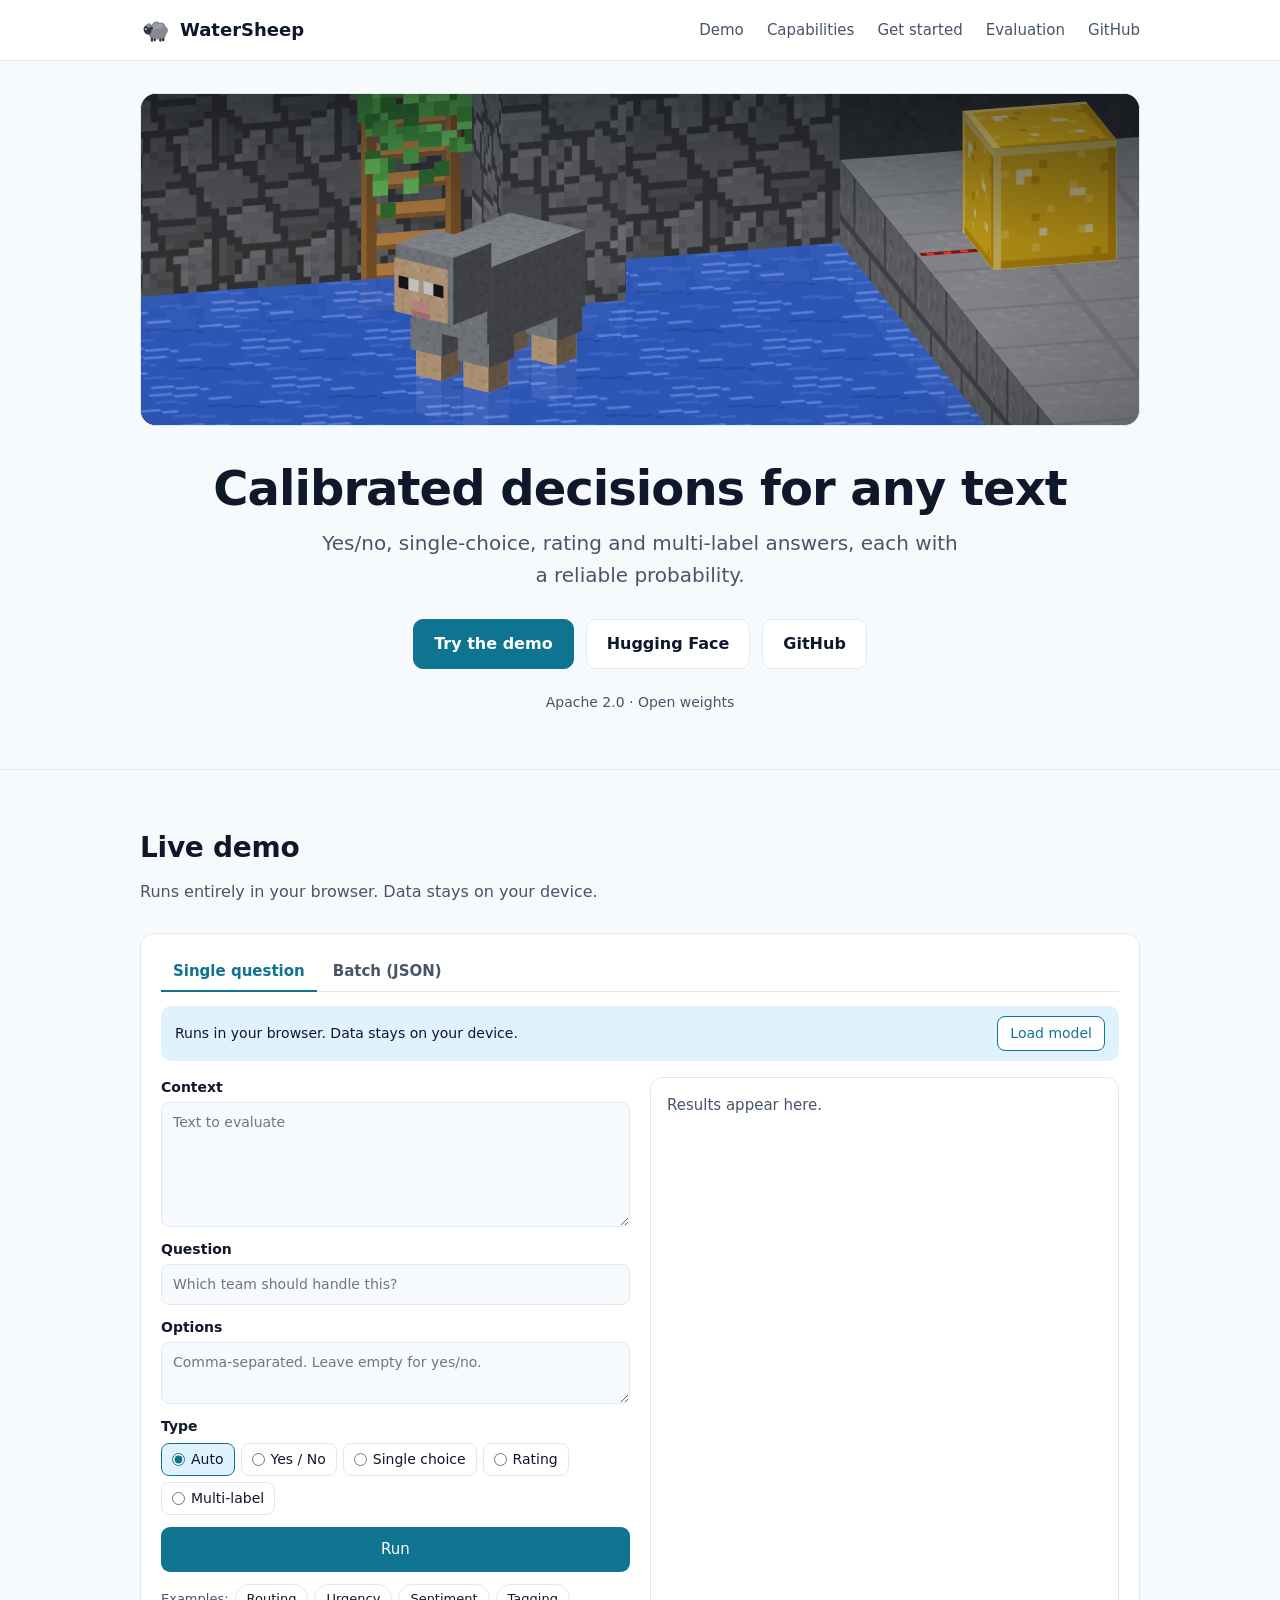
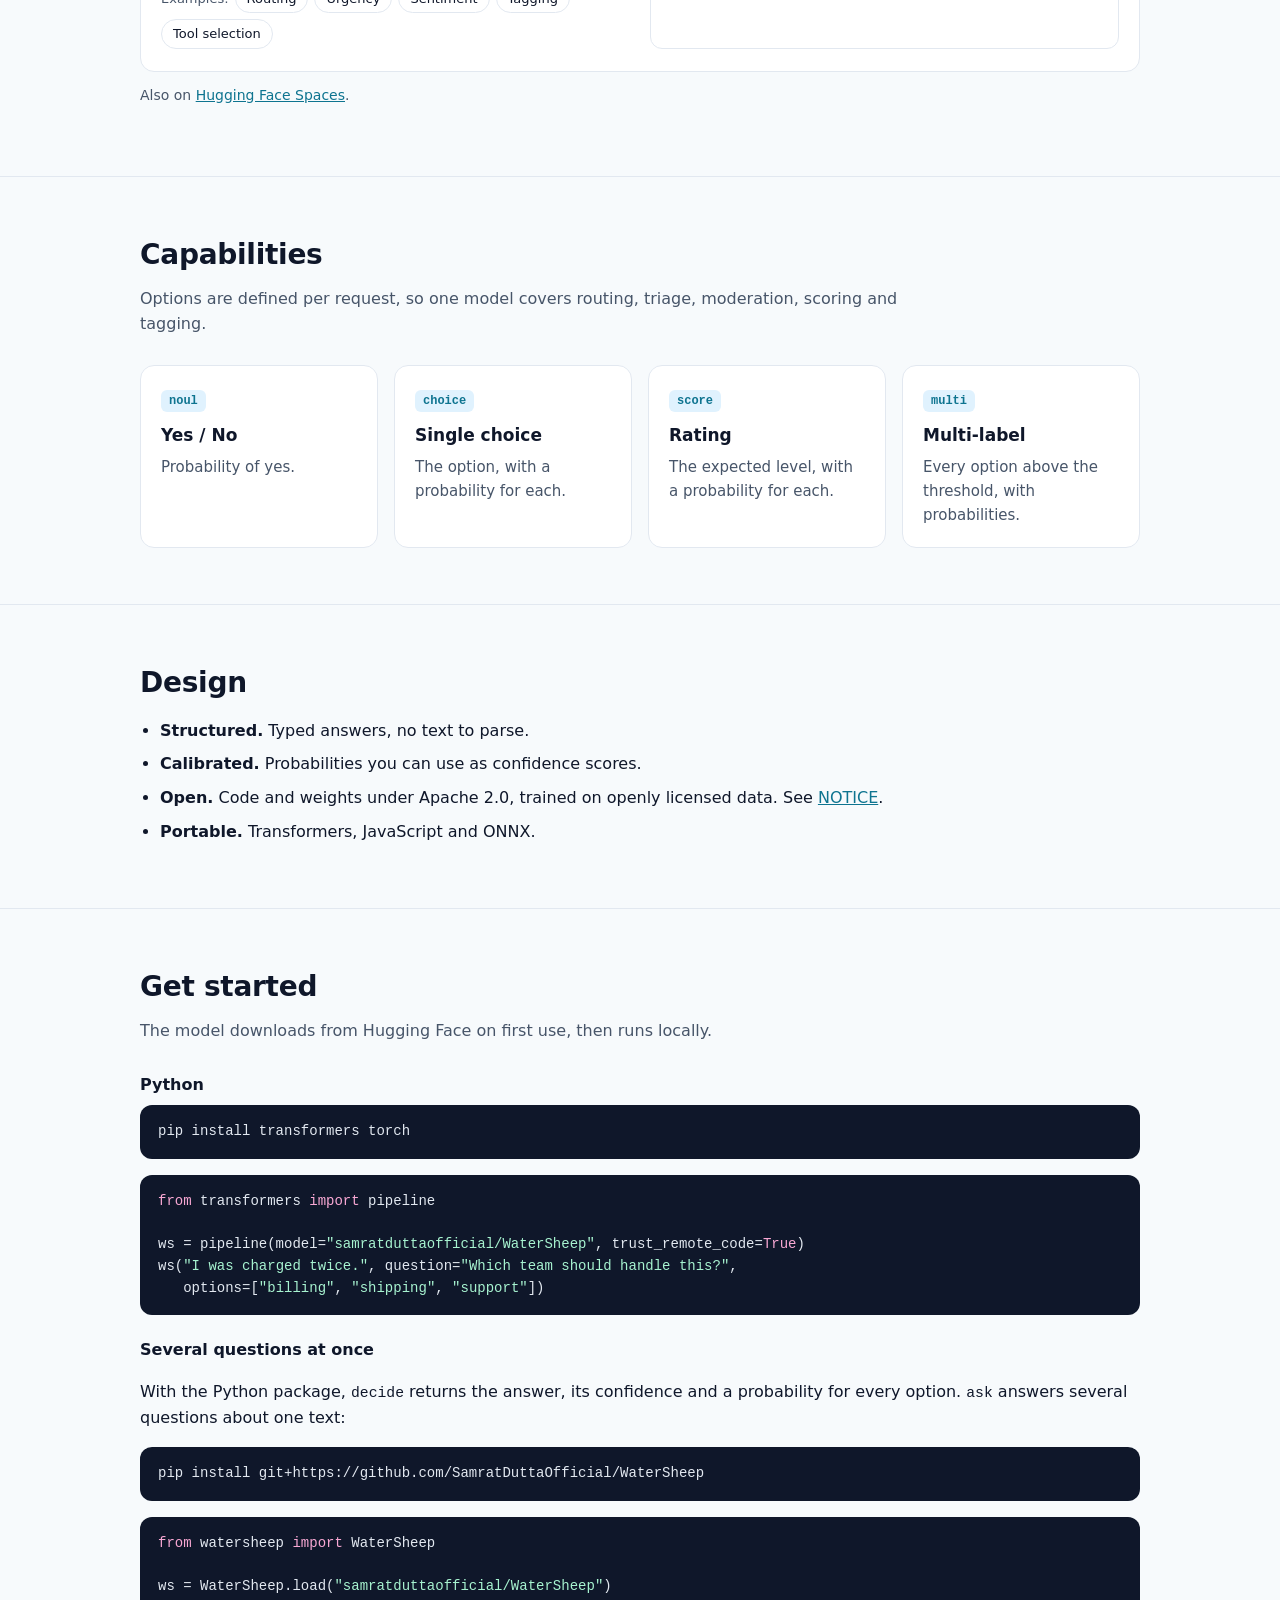
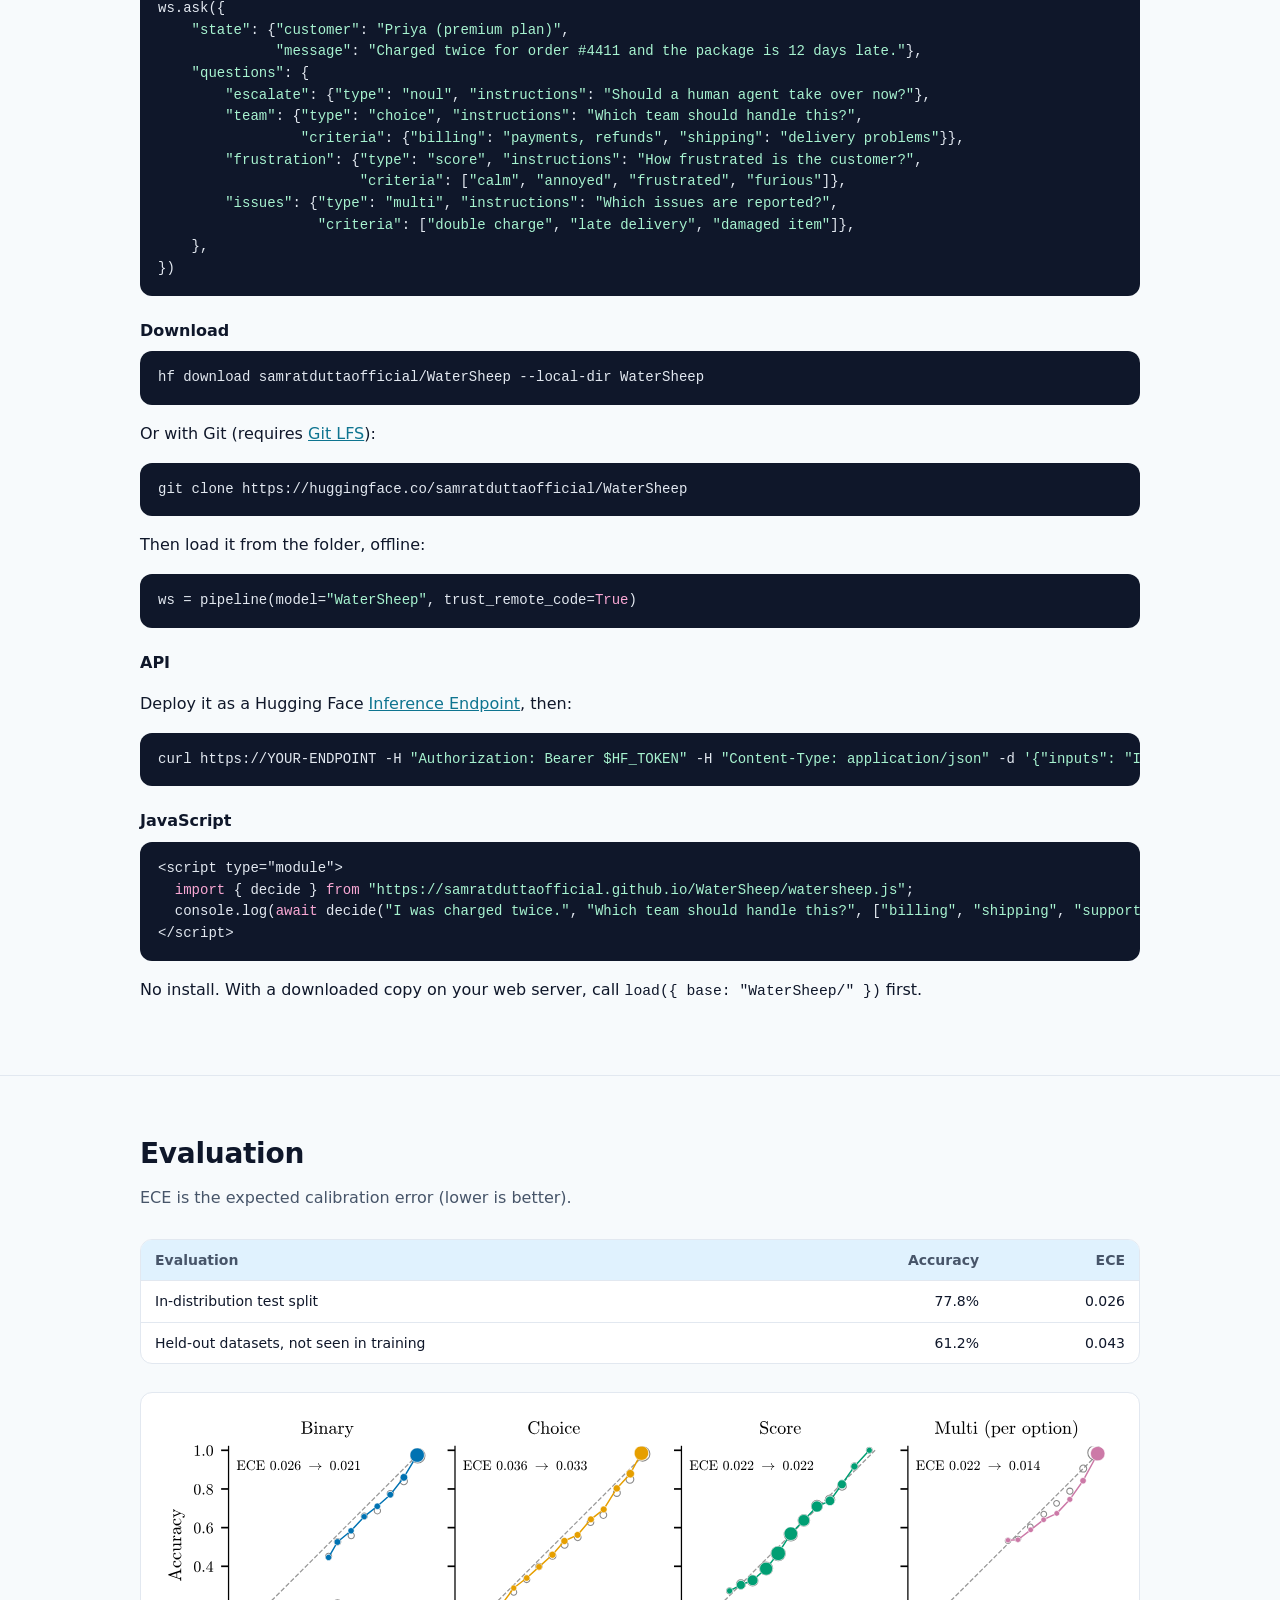
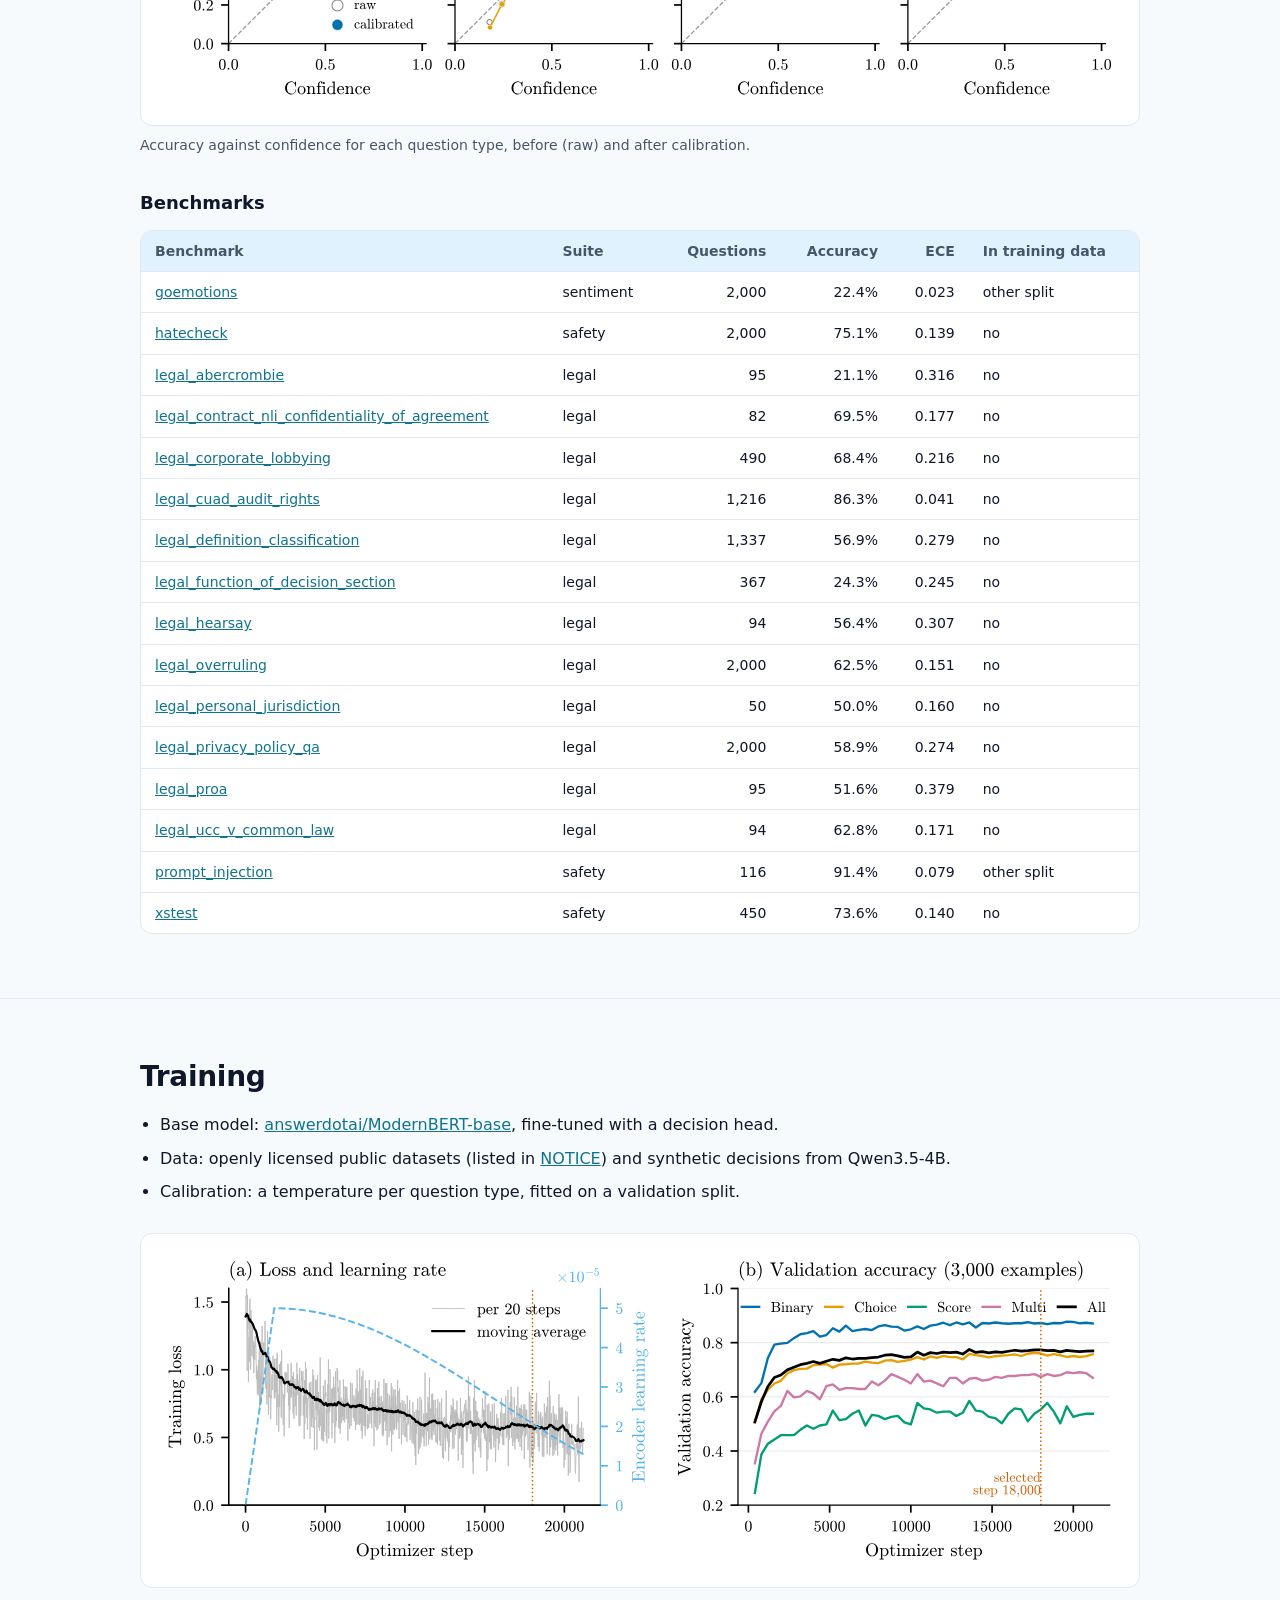
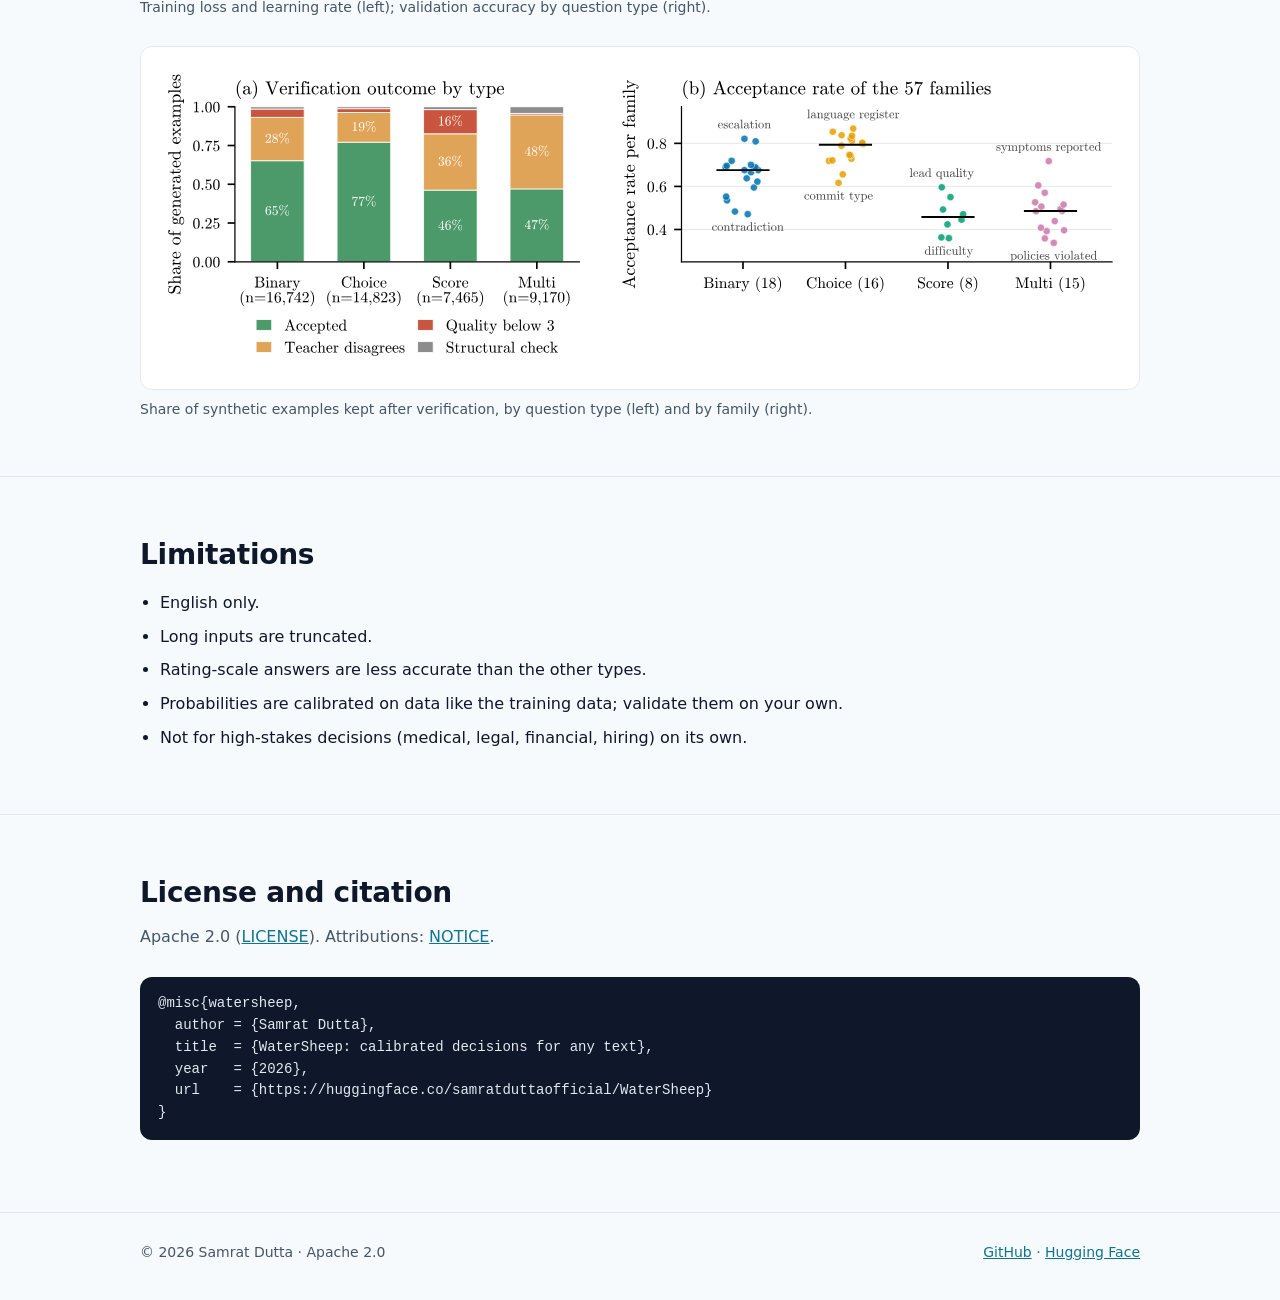
==== index.html @ b01fe70b "Add result figures" ====
<!doctype html>
<html lang="en">
<head>
<meta charset="utf-8">
<meta name="viewport" content="width=device-width, initial-scale=1">
<title>WaterSheep</title>
<meta name="description" content="Calibrated decisions for yes/no, choice, rating and multi-label questions. Open source under Apache 2.0.">
<meta property="og:title" content="WaterSheep">
<meta property="og:description" content="Calibrated decisions for yes/no, choice, rating and multi-label questions.">
<meta property="og:type" content="website">
<meta name="theme-color" content="#0e7490">
<link rel="icon" href="logo.svg" type="image/svg+xml">
<style>
  :root {
    --bg: #f7fafc; --surface: #ffffff; --text: #0f172a; --muted: #475569; --line: #e2e8f0;
    --accent: #0e7490; --accent-2: #0891b2; --accent-soft: #e0f2fe; --code-bg: #0f172a; --code-text: #e2e8f0;
  }
  @media (prefers-color-scheme: dark) {
    :root {
      --bg: #0b1220; --surface: #111a2e; --text: #e5edf7; --muted: #9fb0c6; --line: #1f2a44;
      --accent: #22d3ee; --accent-2: #67e8f9; --accent-soft: #0c2a3a; --code-bg: #0a0f1c; --code-text: #d7e3f4;
    }
  }
  * { box-sizing: border-box; }
  html { scroll-behavior: smooth; }
  body {
    margin: 0; background: var(--bg); color: var(--text);
    font: 16px/1.6 system-ui, -apple-system, "Segoe UI", Roboto, "Helvetica Neue", Arial, sans-serif;
  }
  a { color: var(--accent); }
  a:focus-visible, .btn:focus-visible { outline: 3px solid var(--accent-2); outline-offset: 2px; }
  .wrap { max-width: 1040px; margin: 0 auto; padding: 0 20px; }
  header.top { border-bottom: 1px solid var(--line); background: var(--surface); }
  header.top .wrap { display: flex; align-items: center; justify-content: space-between; height: 60px; }
  .brand { display: flex; align-items: center; gap: 10px; font-weight: 700; font-size: 18px; color: var(--text); text-decoration: none; }
  nav a { margin-left: 18px; color: var(--muted); text-decoration: none; font-size: 15px; }
  nav a:hover { color: var(--accent); }

  .hero { padding: 32px 20px 56px; text-align: center; }
  .banner {
    display: block; width: 100%; height: auto; aspect-ratio: 3 / 1; object-fit: cover; object-position: 35% 50%;
    border-radius: 16px; border: 1px solid var(--line); margin: 0 0 36px; background: #2b3a55;
  }
  .hero h1 { font-size: clamp(32px, 5.5vw, 48px); line-height: 1.1; margin: 0 0 12px; letter-spacing: -0.02em; }
  .hero p.lead { font-size: clamp(17px, 2.4vw, 20px); color: var(--muted); max-width: 640px; margin: 0 auto 28px; }
  .buttons { display: flex; gap: 12px; justify-content: center; flex-wrap: wrap; }
  .btn {
    display: inline-block; padding: 11px 20px; border-radius: 10px; font-weight: 600; text-decoration: none;
    border: 1px solid var(--line); color: var(--text); background: var(--surface);
  }
  .btn.primary { background: var(--accent); border-color: var(--accent); color: #fff; }
  @media (prefers-color-scheme: dark) { .btn.primary { color: #06202a; } }
  .btn:hover { filter: brightness(1.06); }
  .tags { margin-top: 22px; color: var(--muted); font-size: 14px; }

  section { padding: 56px 0; border-top: 1px solid var(--line); }
  section h2 { font-size: 28px; margin: 0 0 8px; letter-spacing: -0.01em; }
  section p.sub { color: var(--muted); margin: 0 0 28px; max-width: 760px; }

  .grid { display: grid; gap: 16px; grid-template-columns: repeat(auto-fit, minmax(220px, 1fr)); }
  .card { background: var(--surface); border: 1px solid var(--line); border-radius: 14px; padding: 20px; }
  .card h3 { margin: 0 0 6px; font-size: 17px; }
  .card .kind { display: inline-block; font: 600 12px/1 ui-monospace, SFMono-Regular, Menlo, Consolas, monospace;
                color: var(--accent); background: var(--accent-soft); padding: 5px 8px; border-radius: 6px; margin-bottom: 10px; }
  .card p { margin: 0; color: var(--muted); font-size: 15px; }

  .demo-card { background: var(--surface); border: 1px solid var(--line); border-radius: 14px; padding: 18px 20px 22px; }
  .note { color: var(--muted); font-size: 14px; margin-top: 12px; }

  pre {
    background: var(--code-bg); color: var(--code-text); padding: 16px 18px; border-radius: 12px; overflow-x: auto;
    font: 14px/1.55 ui-monospace, SFMono-Regular, Menlo, Consolas, monospace; margin: 0 0 16px;
  }
  code { font-family: ui-monospace, SFMono-Regular, Menlo, Consolas, monospace; font-size: 0.92em; }
  .steps h3 { font-size: 16px; margin: 22px 0 8px; }
  .s { color: #a7f3d0; } .k { color: #f9a8d4; } .c { color: #7dd3fc; }

  .table { overflow-x: auto; border: 1px solid var(--line); border-radius: 12px; background: var(--surface); margin: 0 0 8px; }
  table { width: 100%; border-collapse: collapse; font-size: 14px; }
  th, td { padding: 9px 14px; text-align: left; border-bottom: 1px solid var(--line); white-space: nowrap; }
  th { color: var(--muted); font-weight: 600; background: var(--accent-soft); }
  tbody tr:last-child td { border-bottom: 0; }
  td:first-child { white-space: normal; }
  .num { text-align: right; font-variant-numeric: tabular-nums; }
  section h3.minor { font-size: 18px; margin: 32px 0 12px; }
  ul.points { padding-left: 20px; margin: 12px 0 0; }
  ul.points li { margin: 8px 0; }
  .fig { margin: 28px 0 0; }
  .fig img { display: block; box-sizing: border-box; width: 100%; height: auto; background: #fff; border: 1px solid var(--line); border-radius: 12px; padding: 12px; }
  .fig figcaption { color: var(--muted); font-size: 14px; margin-top: 8px; }
  footer { border-top: 1px solid var(--line); padding: 28px 0 40px; color: var(--muted); font-size: 14px; }
  footer .wrap { display: flex; justify-content: space-between; flex-wrap: wrap; gap: 12px; }
  @media (max-width: 640px) {
    nav a:not(.gh) { display: none; }
    .banner { aspect-ratio: 2 / 1; margin-bottom: 28px; }
    .demo-card { padding: 14px 12px 18px; }
  }
</style>
<link rel="stylesheet" href="demo.css">
</head>
<body>
<header class="top">
  <div class="wrap">
    <a class="brand" href="#"><img src="logo.svg" alt="" width="30" height="30">WaterSheep</a>
    <nav>
      <a href="#demo">Demo</a>
      <a href="#capabilities">Capabilities</a>
      <a href="#start">Get started</a>
      <a href="#evaluation">Evaluation</a>
      <a class="gh" href="https://github.com/SamratDuttaOfficial/WaterSheep">GitHub</a>
    </nav>
  </div>
</header>

<main>
  <div class="hero wrap">
    <img class="banner" src="banner.svg" alt="" width="1200" height="400">
    <h1>Calibrated decisions for any text</h1>
    <p class="lead">Yes/no, single-choice, rating and multi-label answers, each with a reliable probability.</p>
    <div class="buttons">
      <a class="btn primary" href="#demo">Try the demo</a>
      <a class="btn" href="https://huggingface.co/samratduttaofficial/WaterSheep">Hugging Face</a>
      <a class="btn" href="https://github.com/SamratDuttaOfficial/WaterSheep">GitHub</a>
    </div>
    <div class="tags">Apache 2.0 · Open weights</div>
  </div>

  <section id="demo">
    <div class="wrap">
      <h2>Live demo</h2>
      <p class="sub">Runs entirely in your browser. Data stays on your device.</p>
      <div class="demo-card"><div id="watersheep-demo"></div></div>
      <p class="note">Also on <a href="https://huggingface.co/spaces/samratduttaofficial/WaterSheep">Hugging Face Spaces</a>.</p>
    </div>
  </section>

  <section id="capabilities">
    <div class="wrap">
      <h2>Capabilities</h2>
      <p class="sub">Options are defined per request, so one model covers routing, triage, moderation, scoring and tagging.</p>
      <div class="grid">
        <div class="card"><span class="kind">noul</span><h3>Yes / No</h3><p>Probability of yes.</p></div>
        <div class="card"><span class="kind">choice</span><h3>Single choice</h3><p>The option, with a probability for each.</p></div>
        <div class="card"><span class="kind">score</span><h3>Rating</h3><p>The expected level, with a probability for each.</p></div>
        <div class="card"><span class="kind">multi</span><h3>Multi-label</h3><p>Every option above the threshold, with probabilities.</p></div>
      </div>
    </div>
  </section>

  <section id="design">
    <div class="wrap">
      <h2>Design</h2>
      <ul class="points">
        <li><strong>Structured.</strong> Typed answers, no text to parse.</li>
        <li><strong>Calibrated.</strong> Probabilities you can use as confidence scores.</li>
        <li><strong>Open.</strong> Code and weights under Apache 2.0, trained on openly licensed data.
          See <a href="https://github.com/SamratDuttaOfficial/WaterSheep/blob/main/NOTICE">NOTICE</a>.</li>
        <li><strong>Portable.</strong> Transformers, JavaScript and ONNX.</li>
      </ul>
    </div>
  </section>

  <section id="start">
    <div class="wrap steps">
      <h2>Get started</h2>
      <p class="sub">The model downloads from Hugging Face on first use, then runs locally.</p>
      <h3>Python</h3>
<pre>pip install transformers torch</pre>
<pre><span class="k">from</span> transformers <span class="k">import</span> pipeline

ws = pipeline(model=<span class="s">"samratduttaofficial/WaterSheep"</span>, trust_remote_code=<span class="k">True</span>)
ws(<span class="s">"I was charged twice."</span>, question=<span class="s">"Which team should handle this?"</span>,
   options=[<span class="s">"billing"</span>, <span class="s">"shipping"</span>, <span class="s">"support"</span>])</pre>
      <h3>Several questions at once</h3>
      <p>With the Python package, <code>decide</code> returns the answer, its confidence and a probability for every option. <code>ask</code> answers several questions about one text:</p>
<pre>pip install git+https://github.com/SamratDuttaOfficial/WaterSheep</pre>
<pre><span class="k">from</span> watersheep <span class="k">import</span> WaterSheep

ws = WaterSheep.load(<span class="s">"samratduttaofficial/WaterSheep"</span>)
ws.ask({
    <span class="s">"state"</span>: {<span class="s">"customer"</span>: <span class="s">"Priya (premium plan)"</span>,
              <span class="s">"message"</span>: <span class="s">"Charged twice for order #4411 and the package is 12 days late."</span>},
    <span class="s">"questions"</span>: {
        <span class="s">"escalate"</span>: {<span class="s">"type"</span>: <span class="s">"noul"</span>, <span class="s">"instructions"</span>: <span class="s">"Should a human agent take over now?"</span>},
        <span class="s">"team"</span>: {<span class="s">"type"</span>: <span class="s">"choice"</span>, <span class="s">"instructions"</span>: <span class="s">"Which team should handle this?"</span>,
                 <span class="s">"criteria"</span>: {<span class="s">"billing"</span>: <span class="s">"payments, refunds"</span>, <span class="s">"shipping"</span>: <span class="s">"delivery problems"</span>}},
        <span class="s">"frustration"</span>: {<span class="s">"type"</span>: <span class="s">"score"</span>, <span class="s">"instructions"</span>: <span class="s">"How frustrated is the customer?"</span>,
                        <span class="s">"criteria"</span>: [<span class="s">"calm"</span>, <span class="s">"annoyed"</span>, <span class="s">"frustrated"</span>, <span class="s">"furious"</span>]},
        <span class="s">"issues"</span>: {<span class="s">"type"</span>: <span class="s">"multi"</span>, <span class="s">"instructions"</span>: <span class="s">"Which issues are reported?"</span>,
                   <span class="s">"criteria"</span>: [<span class="s">"double charge"</span>, <span class="s">"late delivery"</span>, <span class="s">"damaged item"</span>]},
    },
})</pre>
      <h3>Download</h3>
<pre>hf download samratduttaofficial/WaterSheep --local-dir WaterSheep</pre>
      <p>Or with Git (requires <a href="https://git-lfs.com">Git LFS</a>):</p>
<pre>git clone https://huggingface.co/samratduttaofficial/WaterSheep</pre>
      <p>Then load it from the folder, offline:</p>
<pre>ws = pipeline(model=<span class="s">"WaterSheep"</span>, trust_remote_code=<span class="k">True</span>)</pre>
      <h3>API</h3>
      <p>Deploy it as a Hugging Face <a href="https://endpoints.huggingface.co">Inference Endpoint</a>, then:</p>
<pre>curl https://YOUR-ENDPOINT -H <span class="s">"Authorization: Bearer $HF_TOKEN"</span> -H <span class="s">"Content-Type: application/json"</span> -d <span class="s">'{"inputs": "I was charged twice.", "parameters": {"question": "Which team should handle this?", "options": ["billing", "shipping", "support"]}}'</span></pre>
      <h3>JavaScript</h3>
<pre>&lt;script type="module"&gt;
  <span class="k">import</span> { decide } <span class="k">from</span> <span class="s">"https://samratduttaofficial.github.io/WaterSheep/watersheep.js"</span>;
  console.log(<span class="k">await</span> decide(<span class="s">"I was charged twice."</span>, <span class="s">"Which team should handle this?"</span>, [<span class="s">"billing"</span>, <span class="s">"shipping"</span>, <span class="s">"support"</span>]));
&lt;/script&gt;</pre>
      <p>No install. With a downloaded copy on your web server, call <code>load({ base: "WaterSheep/" })</code> first.</p>
    </div>
  </section>

  <section id="evaluation">
    <div class="wrap">
      <h2>Evaluation</h2>
      <p class="sub">ECE is the expected calibration error (lower is better).</p>
      <div class="table"><table><thead><tr><th>Evaluation</th><th class="num">Accuracy</th><th class="num">ECE</th></tr></thead><tbody><tr><td>In-distribution test split</td><td class="num">77.8%</td><td class="num">0.026</td></tr><tr><td>Held-out datasets, not seen in training</td><td class="num">61.2%</td><td class="num">0.043</td></tr></tbody></table></div>
      <figure class="fig">
        <a href="figures/reliability.svg"><img src="figures/reliability.svg" alt="Reliability diagrams: accuracy against confidence for each question type" width="613" height="194" loading="lazy"></a>
        <figcaption>Accuracy against confidence for each question type, before (raw) and after calibration.</figcaption>
      </figure>
      <h3 class="minor">Benchmarks</h3>
      <div class="table"><table><thead><tr><th>Benchmark</th><th>Suite</th><th class="num">Questions</th><th class="num">Accuracy</th><th class="num">ECE</th><th>In training data</th></tr></thead><tbody><tr><td><a href="https://huggingface.co/datasets/google-research-datasets/go_emotions">goemotions</a></td><td>sentiment</td><td class="num">2,000</td><td class="num">22.4%</td><td class="num">0.023</td><td>other split</td></tr><tr><td><a href="https://huggingface.co/datasets/Paul/hatecheck">hatecheck</a></td><td>safety</td><td class="num">2,000</td><td class="num">75.1%</td><td class="num">0.139</td><td>no</td></tr><tr><td><a href="https://huggingface.co/datasets/nguha/legalbench">legal_abercrombie</a></td><td>legal</td><td class="num">95</td><td class="num">21.1%</td><td class="num">0.316</td><td>no</td></tr><tr><td><a href="https://huggingface.co/datasets/nguha/legalbench">legal_contract_nli_confidentiality_of_agreement</a></td><td>legal</td><td class="num">82</td><td class="num">69.5%</td><td class="num">0.177</td><td>no</td></tr><tr><td><a href="https://huggingface.co/datasets/nguha/legalbench">legal_corporate_lobbying</a></td><td>legal</td><td class="num">490</td><td class="num">68.4%</td><td class="num">0.216</td><td>no</td></tr><tr><td><a href="https://huggingface.co/datasets/nguha/legalbench">legal_cuad_audit_rights</a></td><td>legal</td><td class="num">1,216</td><td class="num">86.3%</td><td class="num">0.041</td><td>no</td></tr><tr><td><a href="https://huggingface.co/datasets/nguha/legalbench">legal_definition_classification</a></td><td>legal</td><td class="num">1,337</td><td class="num">56.9%</td><td class="num">0.279</td><td>no</td></tr><tr><td><a href="https://huggingface.co/datasets/nguha/legalbench">legal_function_of_decision_section</a></td><td>legal</td><td class="num">367</td><td class="num">24.3%</td><td class="num">0.245</td><td>no</td></tr><tr><td><a href="https://huggingface.co/datasets/nguha/legalbench">legal_hearsay</a></td><td>legal</td><td class="num">94</td><td class="num">56.4%</td><td class="num">0.307</td><td>no</td></tr><tr><td><a href="https://huggingface.co/datasets/nguha/legalbench">legal_overruling</a></td><td>legal</td><td class="num">2,000</td><td class="num">62.5%</td><td class="num">0.151</td><td>no</td></tr><tr><td><a href="https://huggingface.co/datasets/nguha/legalbench">legal_personal_jurisdiction</a></td><td>legal</td><td class="num">50</td><td class="num">50.0%</td><td class="num">0.160</td><td>no</td></tr><tr><td><a href="https://huggingface.co/datasets/nguha/legalbench">legal_privacy_policy_qa</a></td><td>legal</td><td class="num">2,000</td><td class="num">58.9%</td><td class="num">0.274</td><td>no</td></tr><tr><td><a href="https://huggingface.co/datasets/nguha/legalbench">legal_proa</a></td><td>legal</td><td class="num">95</td><td class="num">51.6%</td><td class="num">0.379</td><td>no</td></tr><tr><td><a href="https://huggingface.co/datasets/nguha/legalbench">legal_ucc_v_common_law</a></td><td>legal</td><td class="num">94</td><td class="num">62.8%</td><td class="num">0.171</td><td>no</td></tr><tr><td><a href="https://huggingface.co/datasets/deepset/prompt-injections">prompt_injection</a></td><td>safety</td><td class="num">116</td><td class="num">91.4%</td><td class="num">0.079</td><td>other split</td></tr><tr><td><a href="https://huggingface.co/datasets/Paul/XSTest">xstest</a></td><td>safety</td><td class="num">450</td><td class="num">73.6%</td><td class="num">0.140</td><td>no</td></tr></tbody></table></div>
    </div>
  </section>

  <section id="training">
    <div class="wrap">
      <h2>Training</h2>
      <ul class="points"><li>Base model: <a href="https://huggingface.co/answerdotai/ModernBERT-base">answerdotai/ModernBERT-base</a>, fine-tuned with a decision head.</li><li>Data: openly licensed public datasets (listed in <a href="https://github.com/SamratDuttaOfficial/WaterSheep/blob/main/NOTICE">NOTICE</a>) and synthetic decisions from Qwen3.5-4B.</li><li>Calibration: a temperature per question type, fitted on a validation split.</li></ul>
      <figure class="fig">
        <a href="figures/training.svg"><img src="figures/training.svg" alt="Training loss, learning rate and validation accuracy by question type" width="610" height="206" loading="lazy"></a>
        <figcaption>Training loss and learning rate (left); validation accuracy by question type (right).</figcaption>
      </figure>
      <figure class="fig">
        <a href="figures/synth.svg"><img src="figures/synth.svg" alt="Share of synthetic examples kept after verification" width="623" height="203" loading="lazy"></a>
        <figcaption>Share of synthetic examples kept after verification, by question type (left) and by family (right).</figcaption>
      </figure>
    </div>
  </section>

  <section id="limitations">
    <div class="wrap">
      <h2>Limitations</h2>
      <ul class="points"><li>English only.</li><li>Long inputs are truncated.</li><li>Rating-scale answers are less accurate than the other types.</li><li>Probabilities are calibrated on data like the training data; validate them on your own.</li><li>Not for high-stakes decisions (medical, legal, financial, hiring) on its own.</li></ul>
    </div>
  </section>

  <section id="cite">
    <div class="wrap">
      <h2>License and citation</h2>
      <p class="sub">Apache 2.0 (<a href="https://github.com/SamratDuttaOfficial/WaterSheep/blob/main/LICENSE">LICENSE</a>). Attributions: <a href="https://github.com/SamratDuttaOfficial/WaterSheep/blob/main/NOTICE">NOTICE</a>.</p>
<pre>@misc{watersheep,
  author = {Samrat Dutta},
  title  = {WaterSheep: calibrated decisions for any text},
  year   = {2026},
  url    = {https://huggingface.co/samratduttaofficial/WaterSheep}
}</pre>
    </div>
  </section>
</main>

<footer>
  <div class="wrap">
    <span>© 2026 Samrat Dutta · Apache 2.0</span>
    <span><a href="https://github.com/SamratDuttaOfficial/WaterSheep">GitHub</a> ·
      <a href="https://huggingface.co/samratduttaofficial/WaterSheep">Hugging Face</a></span>
  </div>
</footer>
<script type="module" src="demo.js"></script>
</body>
</html>
---- demo.css ----
.ws-demo {
  --ws-surface: var(--surface, #ffffff); --ws-text: var(--text, #0f172a); --ws-muted: var(--muted, #475569);
  --ws-line: var(--line, #e2e8f0); --ws-accent: var(--accent, #0e7490); --ws-soft: var(--accent-soft, #e0f2fe);
  --ws-field: var(--bg, #f7fafc); --ws-error: #b91c1c; --ws-on-accent: #ffffff;
  color: var(--ws-text); font-size: 15px; line-height: 1.5;
}
@media (prefers-color-scheme: dark) {
  .ws-demo {
    --ws-surface: var(--surface, #111a2e); --ws-text: var(--text, #e5edf7); --ws-muted: var(--muted, #9fb0c6);
    --ws-line: var(--line, #1f2a44); --ws-accent: var(--accent, #22d3ee); --ws-soft: var(--accent-soft, #0c2a3a);
    --ws-field: var(--bg, #0b1220); --ws-error: #f87171; --ws-on-accent: #06202a;
  }
}
.ws-demo * { box-sizing: border-box; }
.ws-demo button { font: inherit; cursor: pointer; }
.ws-demo button:focus-visible, .ws-demo textarea:focus-visible, .ws-demo input:focus-visible {
  outline: 3px solid var(--ws-accent); outline-offset: 2px;
}
.ws-tabs { display: flex; gap: 4px; border-bottom: 1px solid var(--ws-line); margin-bottom: 14px; }
.ws-tabs button {
  background: none; border: 0; border-bottom: 2px solid transparent; padding: 8px 12px; color: var(--ws-muted);
  font-weight: 600; margin-bottom: -1px;
}
.ws-tabs button[aria-selected="true"] { color: var(--ws-accent); border-bottom-color: var(--ws-accent); }

.ws-status {
  display: flex; flex-wrap: wrap; align-items: center; gap: 8px 14px; background: var(--ws-soft);
  border-radius: 10px; padding: 10px 14px; margin-bottom: 16px; font-size: 14px;
}
.ws-status-text { flex: 1 1 320px; }
.ws-load {
  border: 1px solid var(--ws-accent); background: var(--ws-surface); color: var(--ws-accent); border-radius: 8px;
  padding: 6px 12px; font-weight: 600;
}
.ws-progress { flex: 1 1 100%; height: 6px; background: var(--ws-surface); border-radius: 99px; overflow: hidden; }
.ws-progress-bar { height: 100%; width: 0; background: var(--ws-accent); transition: width .2s; }

.ws-panel { display: grid; grid-template-columns: minmax(0, 1fr) minmax(0, 1fr); gap: 20px; }
.ws-panel[hidden] { display: none; }
@media (max-width: 760px) { .ws-panel { grid-template-columns: 1fr; } }
.ws-form { display: flex; flex-direction: column; gap: 12px; }
.ws-form > label { display: flex; flex-direction: column; gap: 4px; font-weight: 600; font-size: 14px; }
.ws-demo textarea, .ws-demo input[name="question"] {
  font: inherit; font-weight: 400; color: var(--ws-text); background: var(--ws-field); border: 1px solid var(--ws-line);
  border-radius: 8px; padding: 9px 11px; width: 100%; resize: vertical;
}
.ws-types { border: 0; padding: 0; margin: 0; display: flex; flex-wrap: wrap; gap: 6px; }
.ws-types legend { font-weight: 600; font-size: 14px; margin-bottom: 6px; padding: 0; }
.ws-radio {
  display: inline-flex; align-items: center; gap: 6px; border: 1px solid var(--ws-line); border-radius: 8px;
  padding: 5px 10px; font-size: 14px; cursor: pointer; background: var(--ws-surface);
}
.ws-radio:has(input:checked) { border-color: var(--ws-accent); background: var(--ws-soft); }
.ws-radio input { accent-color: var(--ws-accent); margin: 0; }
.ws-go {
  background: var(--ws-accent); color: var(--ws-on-accent); border: 0; border-radius: 9px; padding: 11px 18px;
  font-weight: 700; font-size: 15px;
}
.ws-go:disabled { opacity: .6; cursor: progress; }
.ws-examples { display: flex; flex-wrap: wrap; gap: 6px; align-items: center; font-size: 13px; color: var(--ws-muted); }
.ws-chip {
  border: 1px solid var(--ws-line); background: var(--ws-surface); color: var(--ws-text); border-radius: 99px;
  padding: 4px 11px; font-size: 13px;
}
.ws-chip:hover { border-color: var(--ws-accent); color: var(--ws-accent); }

.ws-result { border: 1px solid var(--ws-line); border-radius: 12px; padding: 16px; background: var(--ws-surface); min-height: 180px; }
.ws-empty { color: var(--ws-muted); margin: 0; }
.ws-error { color: var(--ws-error); margin: 0; }
.ws-answer { font-size: 17px; margin: 0 0 2px; overflow-wrap: anywhere; }
.ws-meta { color: var(--ws-muted); font-size: 13px; margin: 0 0 14px; }
.ws-bars { display: flex; flex-direction: column; gap: 7px; }
.ws-row { display: grid; grid-template-columns: minmax(0, 38%) 1fr 48px; gap: 10px; align-items: center; font-size: 14px; }
.ws-label { overflow: hidden; text-overflow: ellipsis; white-space: nowrap; }
.ws-on .ws-label { font-weight: 700; }
.ws-track { height: 10px; background: var(--ws-field); border-radius: 99px; overflow: hidden; border: 1px solid var(--ws-line); }
.ws-fill { display: block; height: 100%; background: var(--ws-muted); opacity: .45; border-radius: 99px; }
.ws-on .ws-fill { background: var(--ws-accent); opacity: 1; }
.ws-pct { text-align: right; font-variant-numeric: tabular-nums; color: var(--ws-muted); }
.ws-result details { margin-top: 14px; font-size: 13px; }
.ws-result summary { cursor: pointer; color: var(--ws-muted); }
.ws-demo pre {
  background: var(--ws-field); color: var(--ws-text); border: 1px solid var(--ws-line); border-radius: 8px;
  padding: 10px 12px; overflow: auto; font: 12.5px/1.5 ui-monospace, SFMono-Regular, Menlo, Consolas, monospace;
  max-height: 420px; margin: 8px 0 0; white-space: pre-wrap; overflow-wrap: anywhere;
}
.ws-response pre { margin: 0; max-height: 440px; }
.ws-hint { color: var(--ws-muted); margin: 0; font-size: 14px; }
.ws-demo .ws-request { font: 12.5px/1.5 ui-monospace, SFMono-Regular, Menlo, Consolas, monospace; }
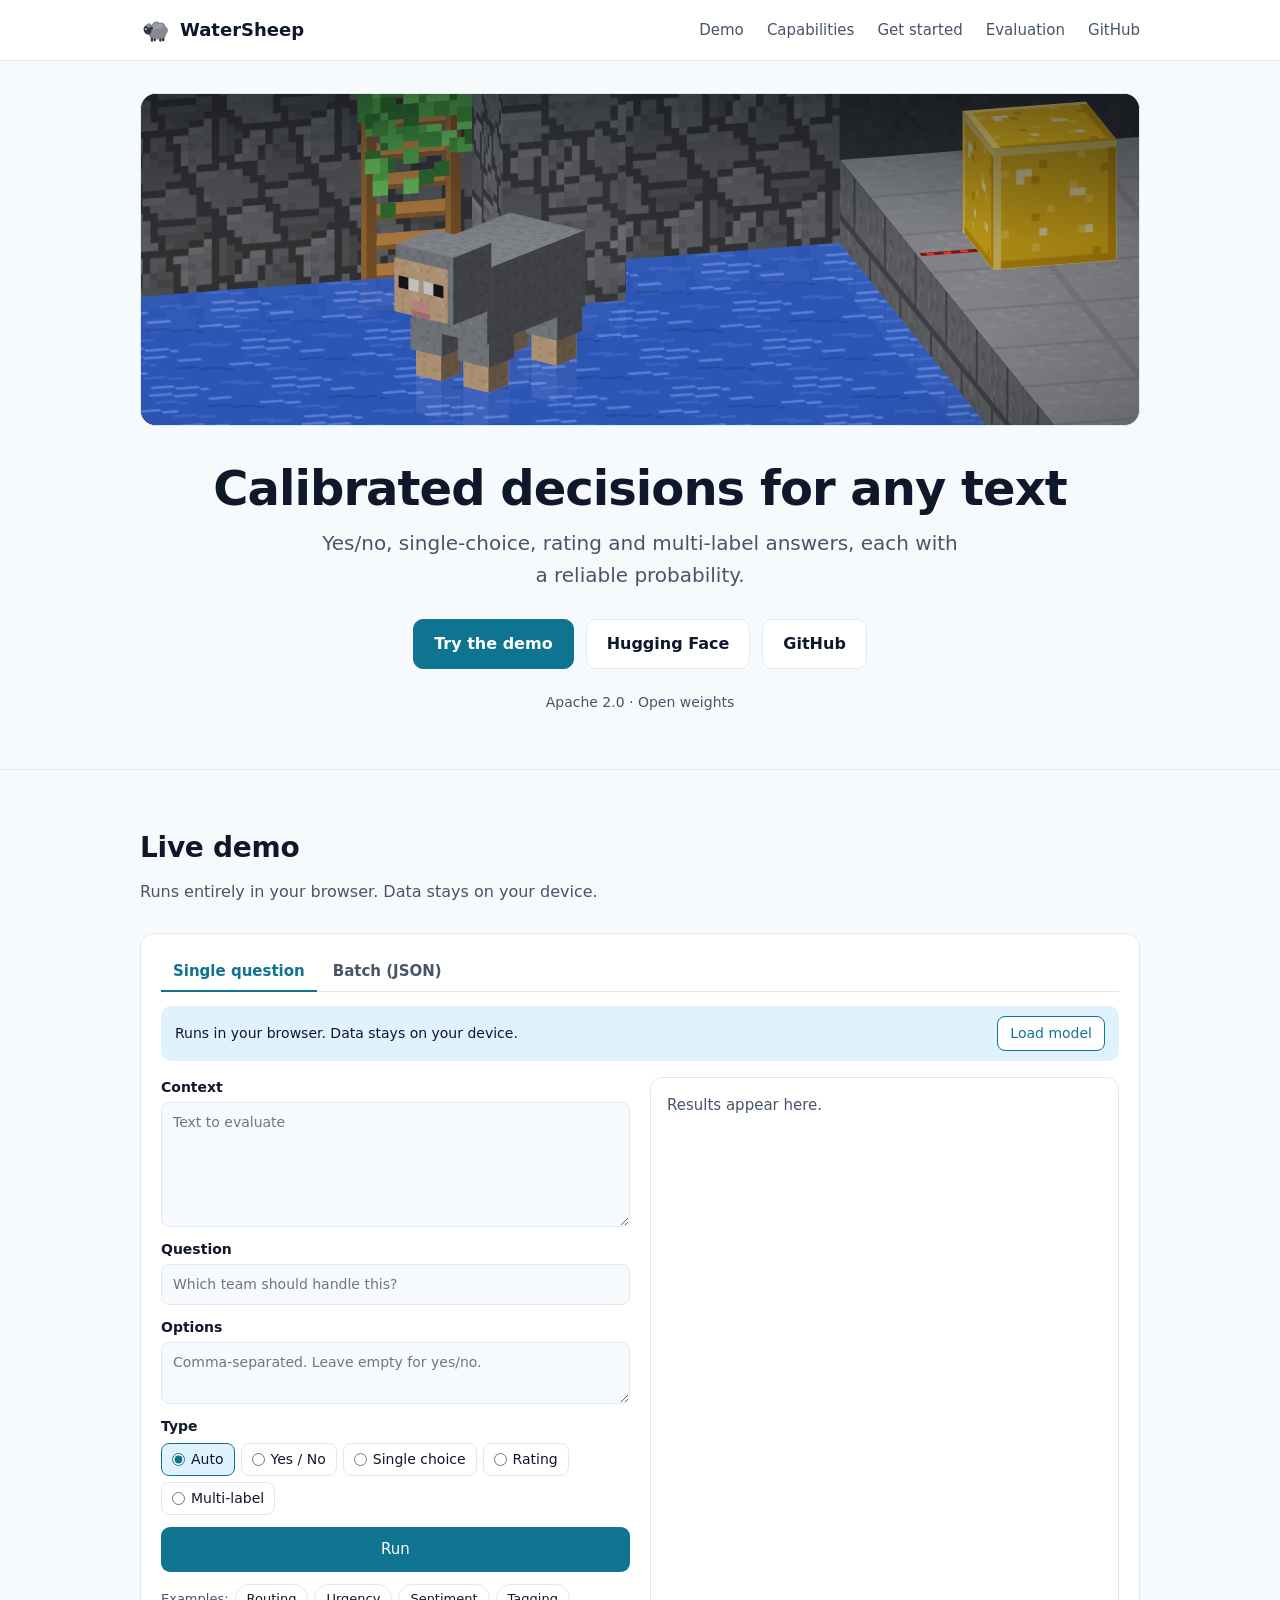
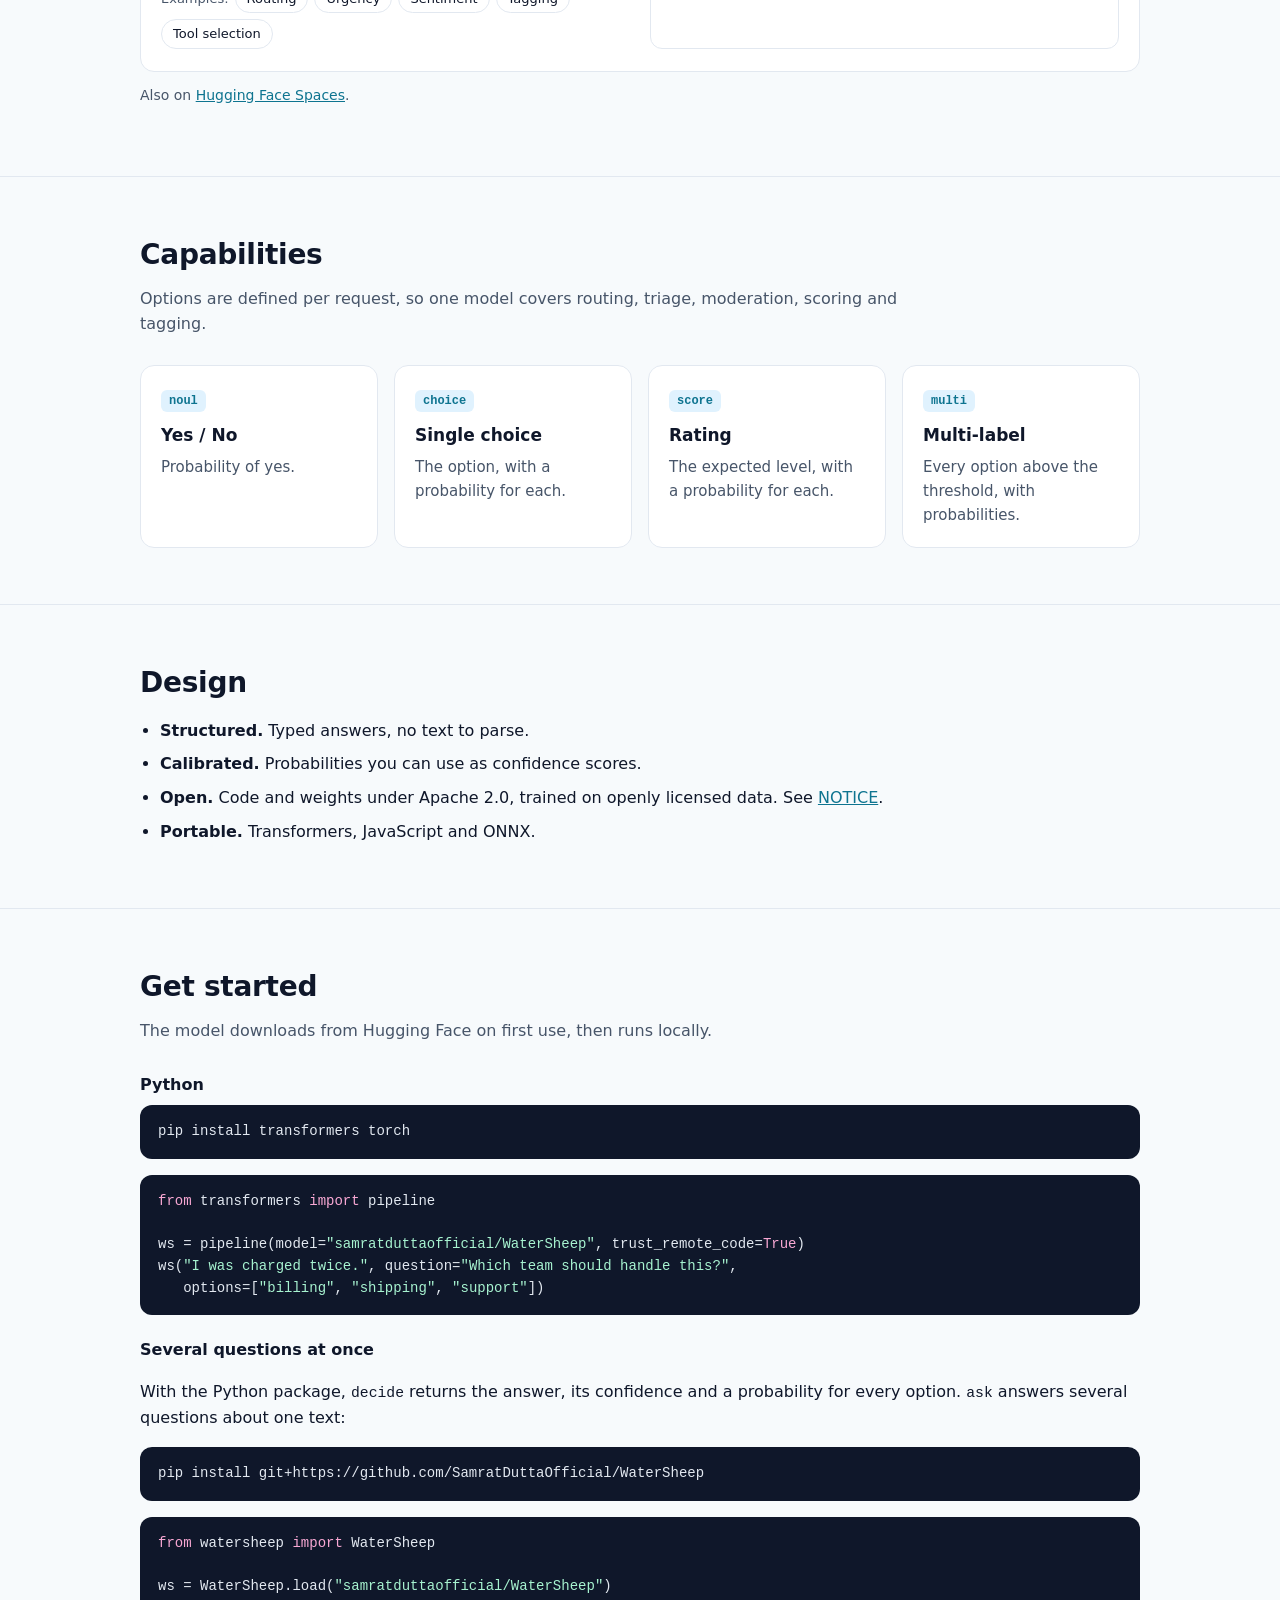
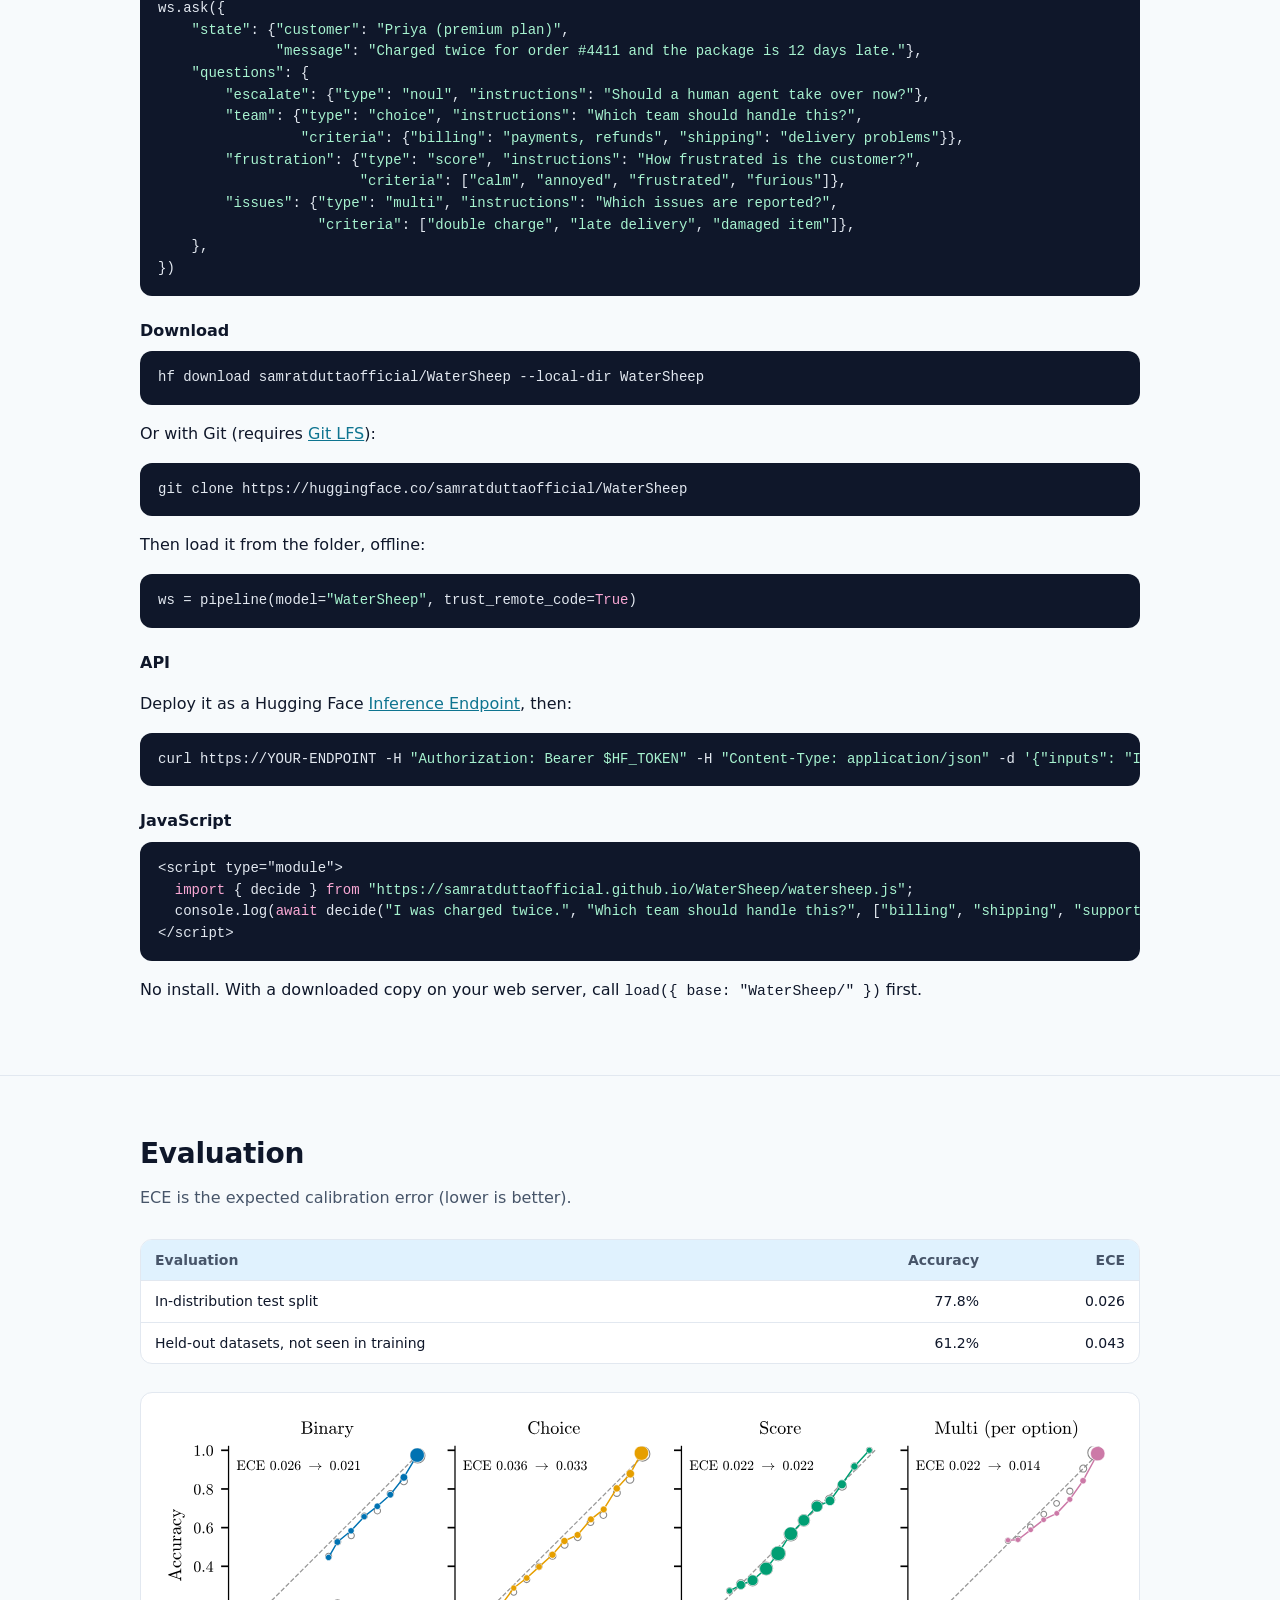
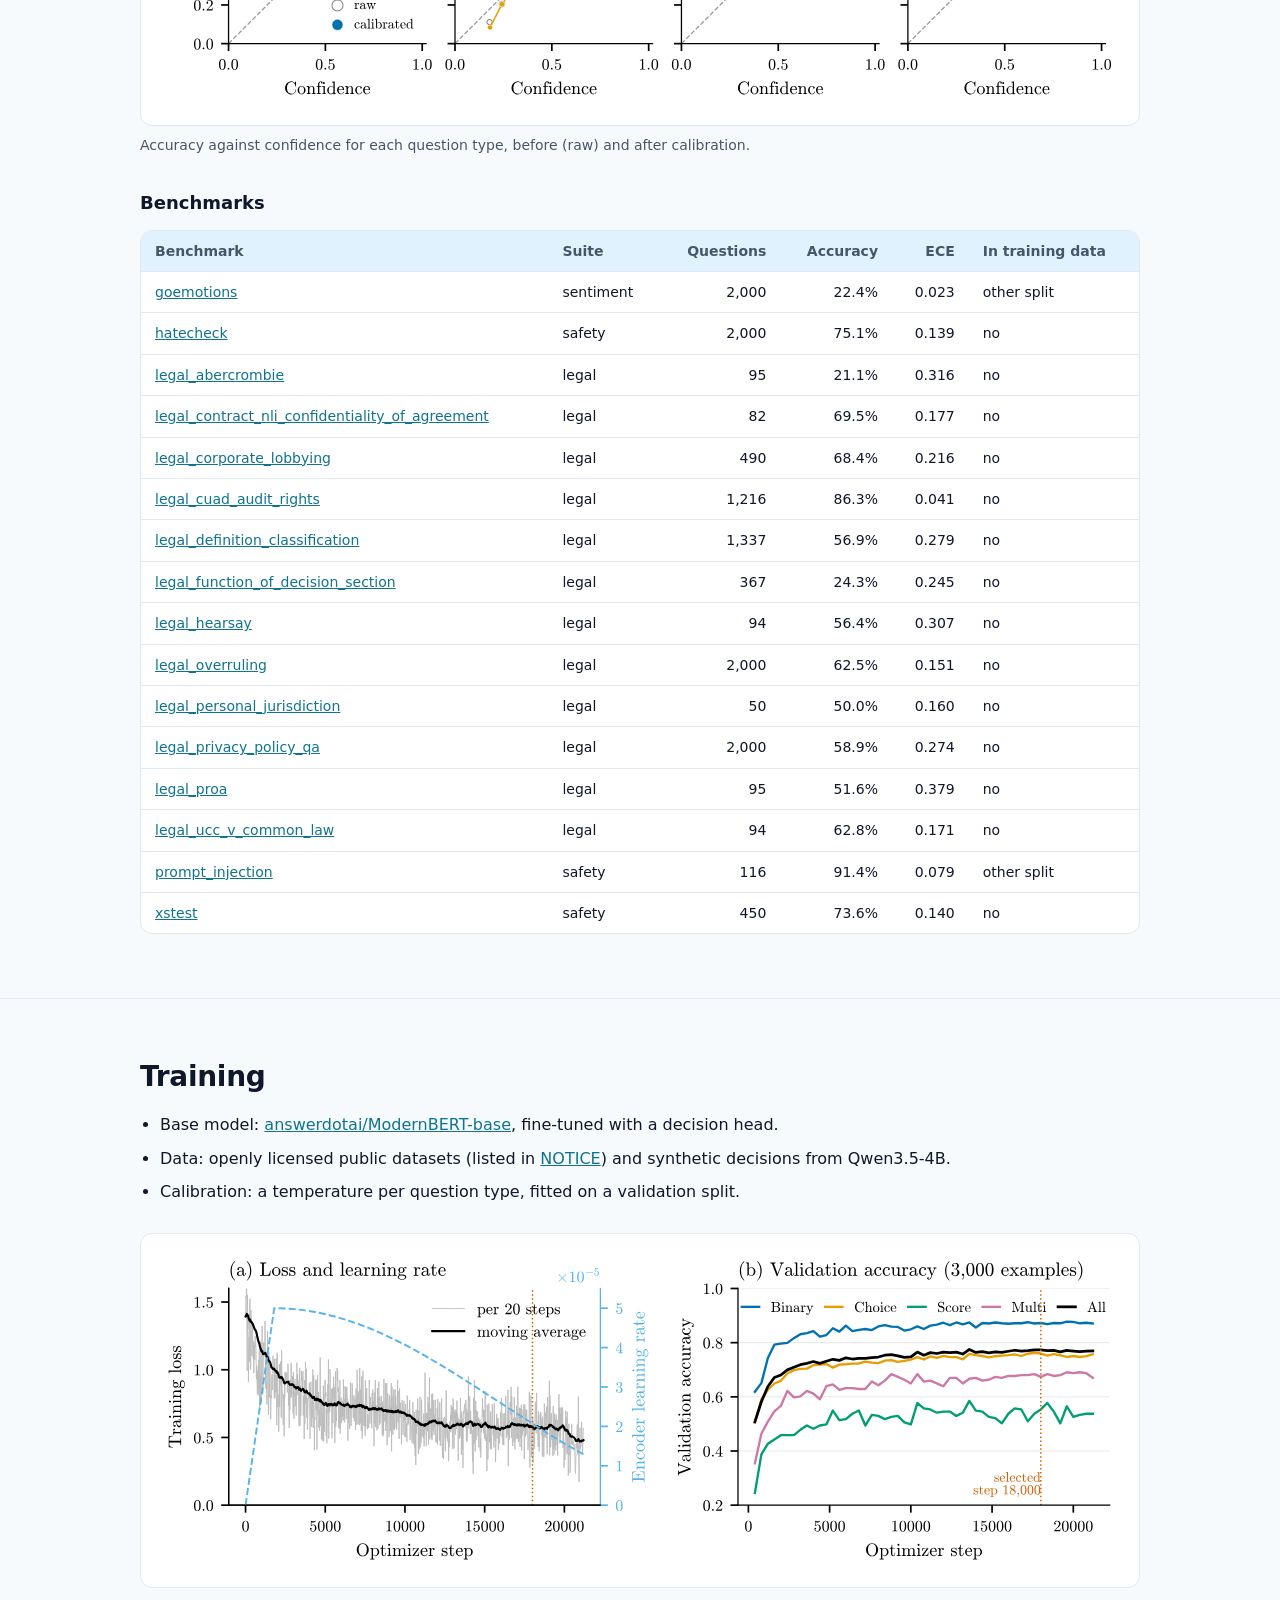
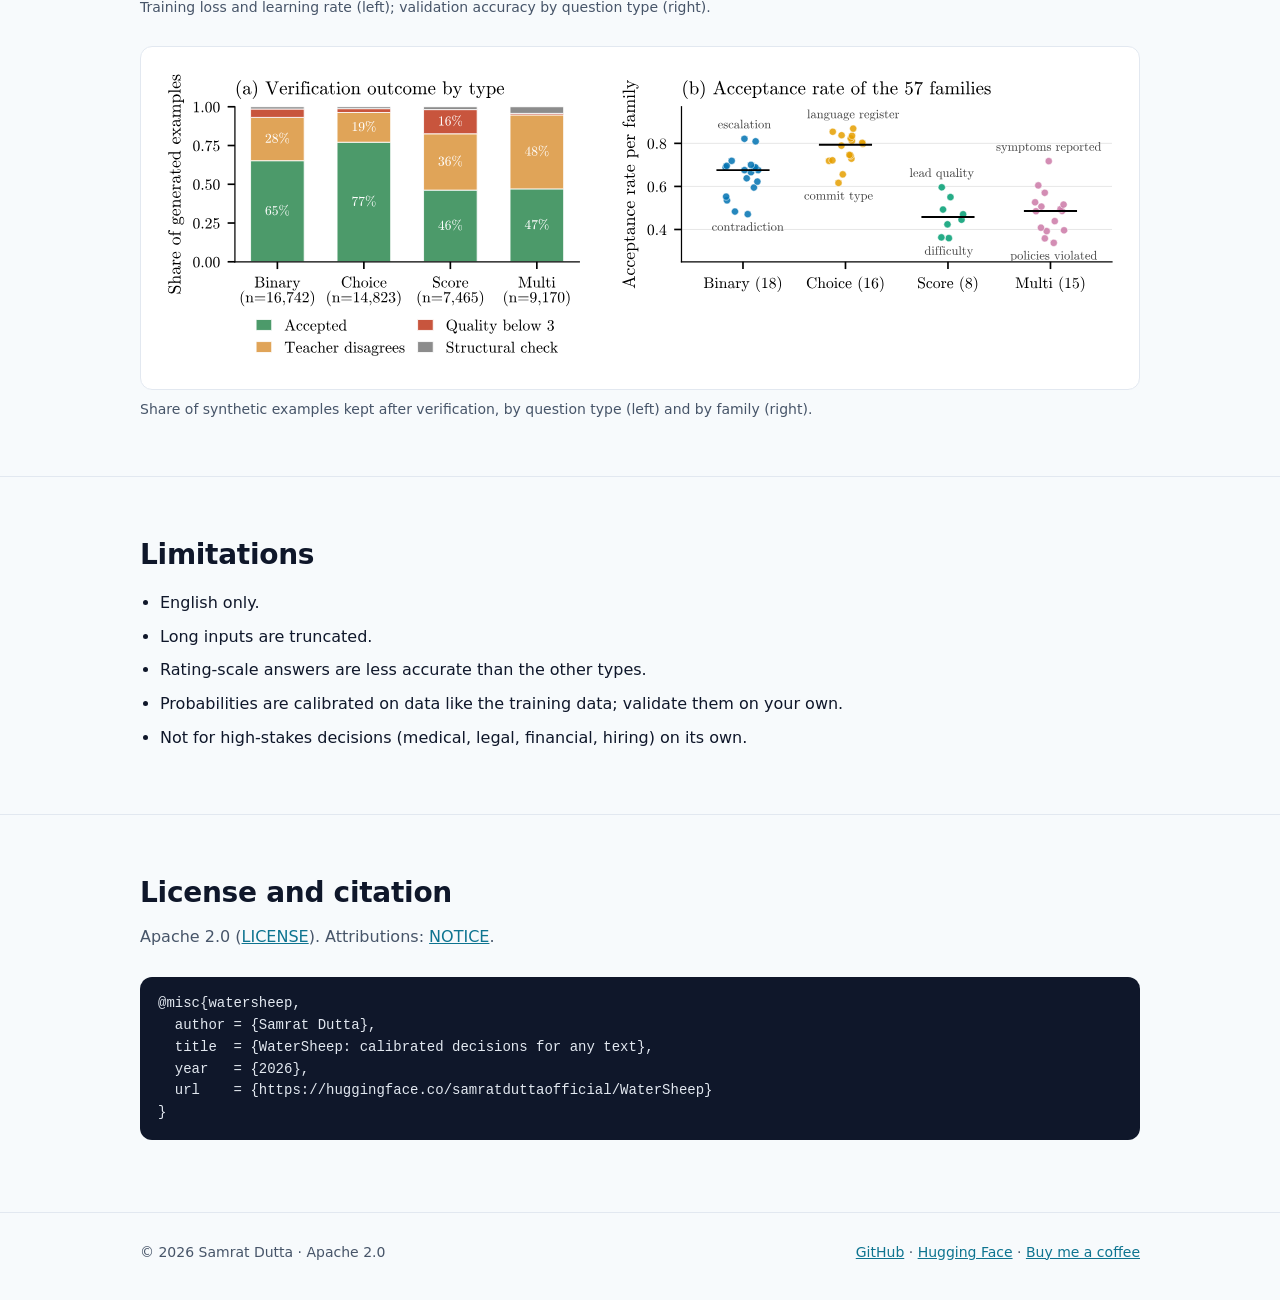
==== commit 9f911846: "Add Buy Me a Coffee link" ====
--- a/index.html
+++ b/index.html
@@ -262,7 +262,8 @@
   <div class="wrap">
     <span>© 2026 Samrat Dutta · Apache 2.0</span>
     <span><a href="https://github.com/SamratDuttaOfficial/WaterSheep">GitHub</a> ·
-      <a href="https://huggingface.co/samratduttaofficial/WaterSheep">Hugging Face</a></span>
+      <a href="https://huggingface.co/samratduttaofficial/WaterSheep">Hugging Face</a> ·
+      <a href="https://buymeacoffee.com/samratdutta">Buy me a coffee</a></span>
   </div>
 </footer>
 <script type="module" src="demo.js"></script>
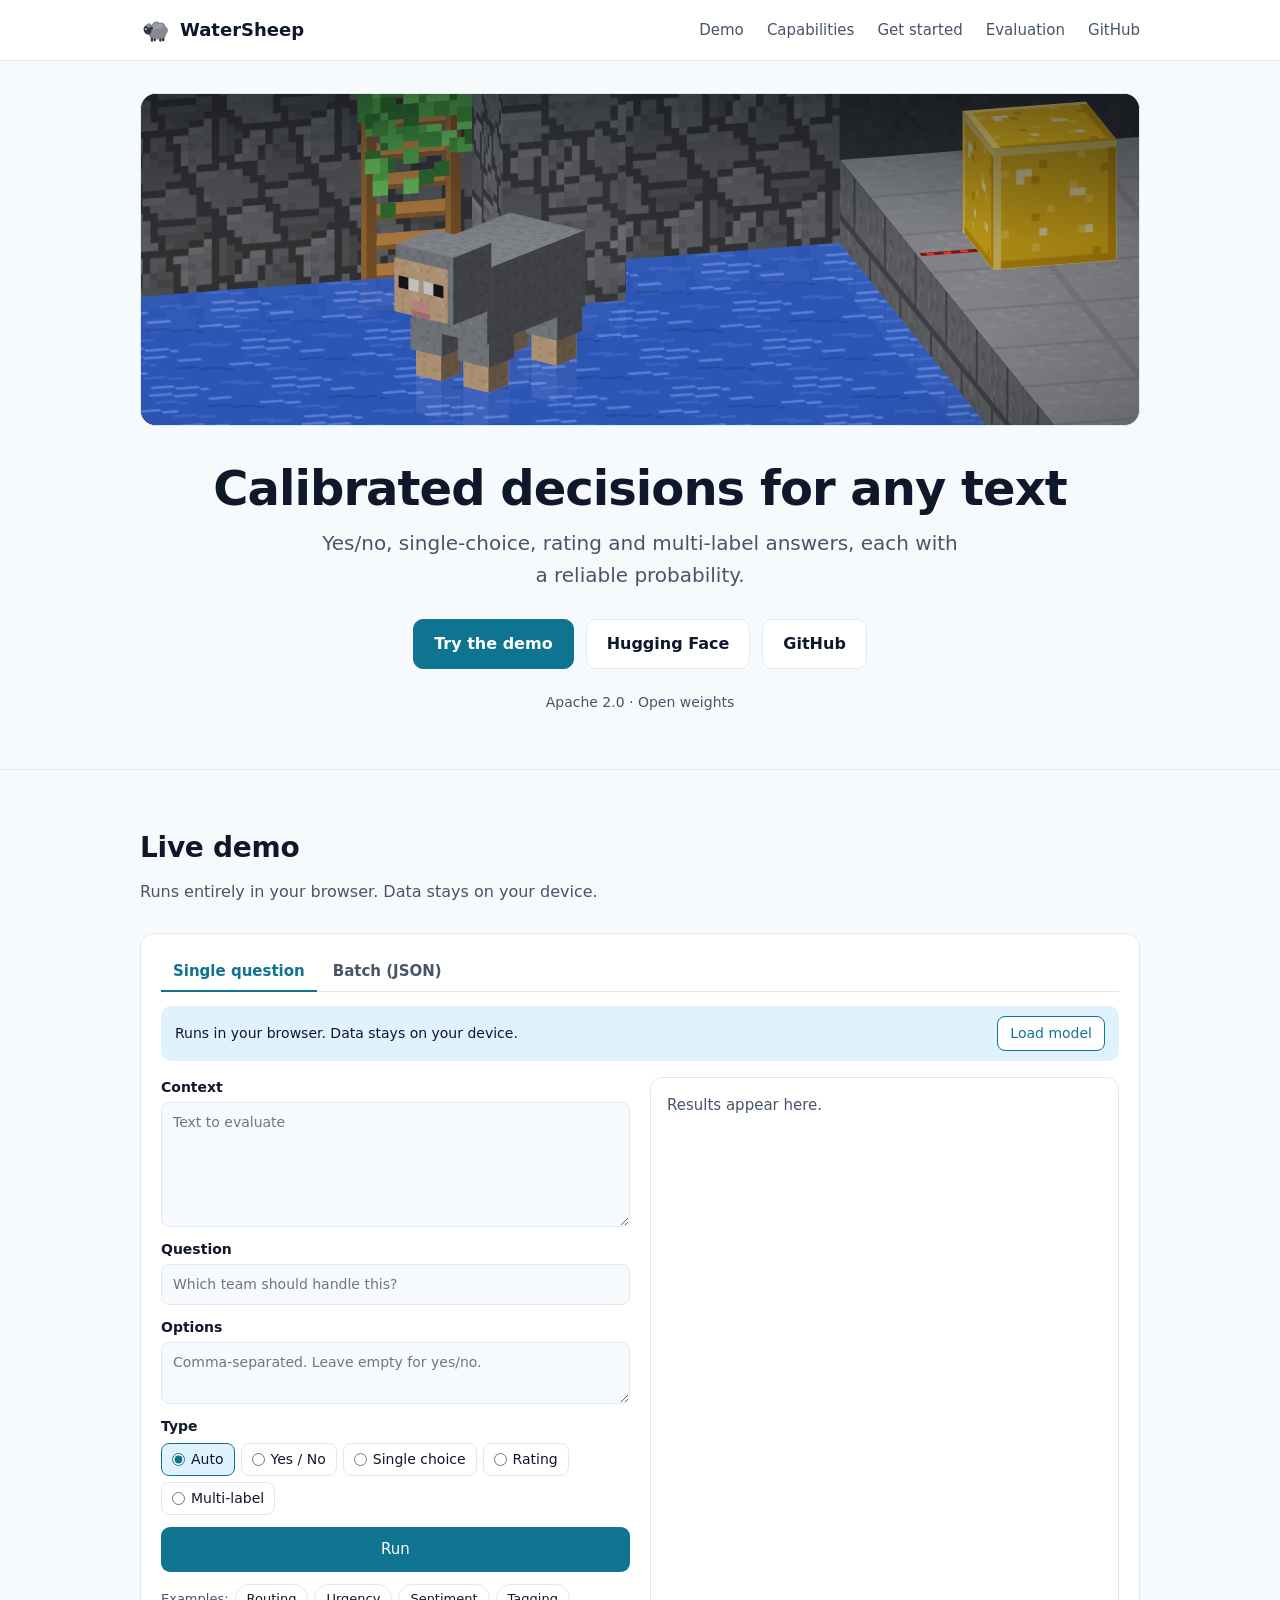
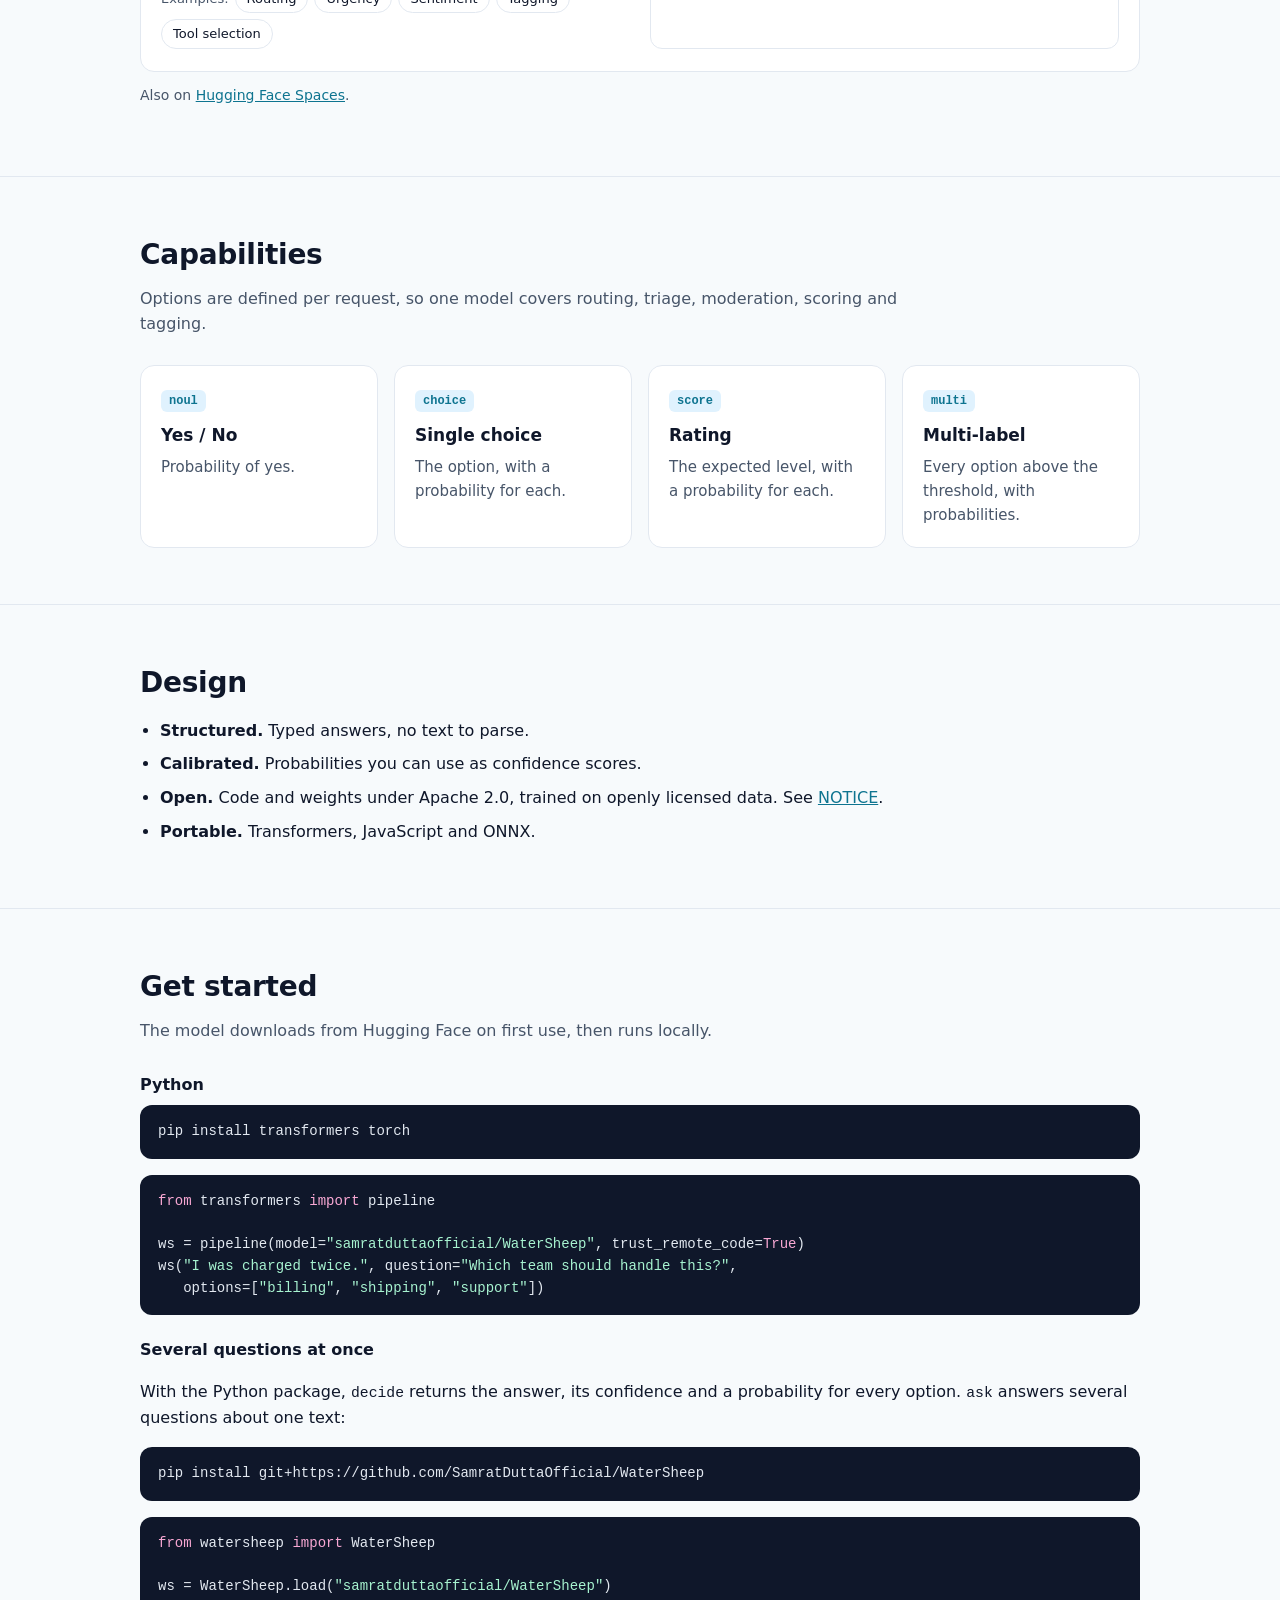
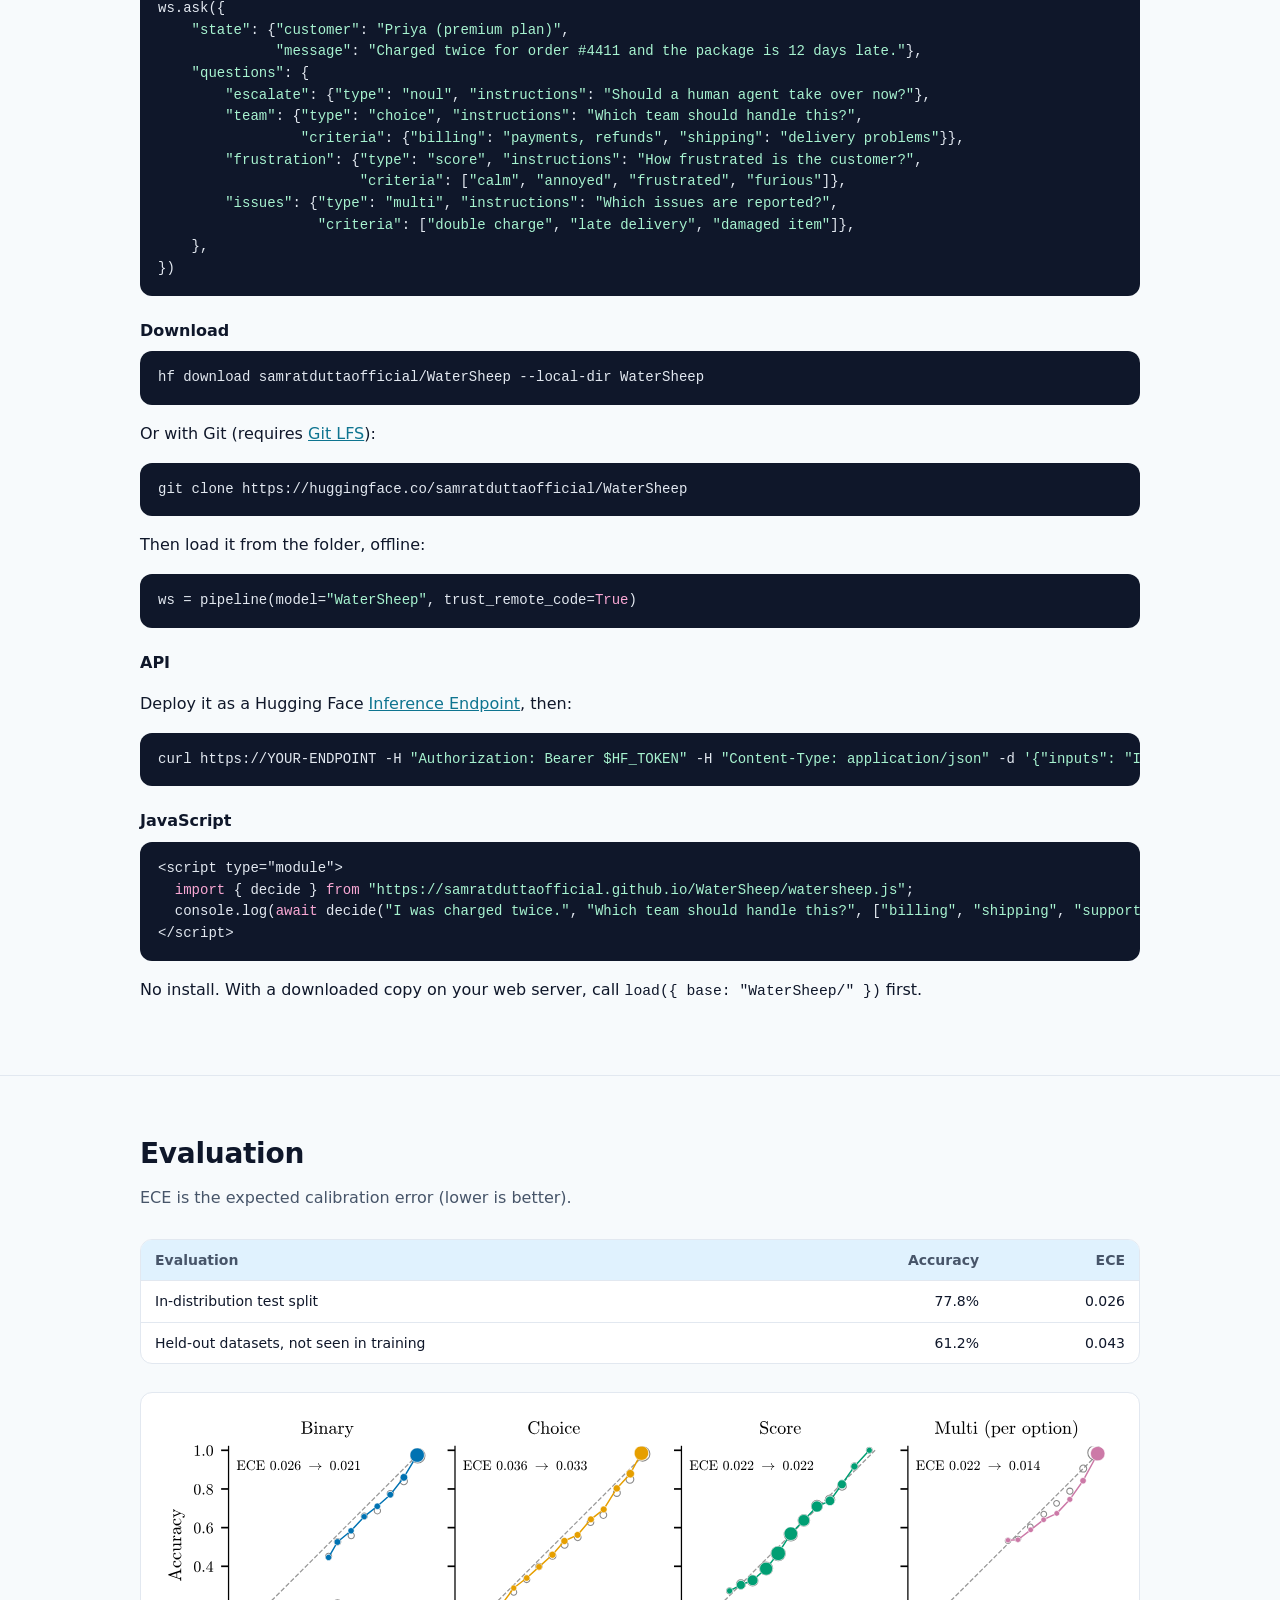
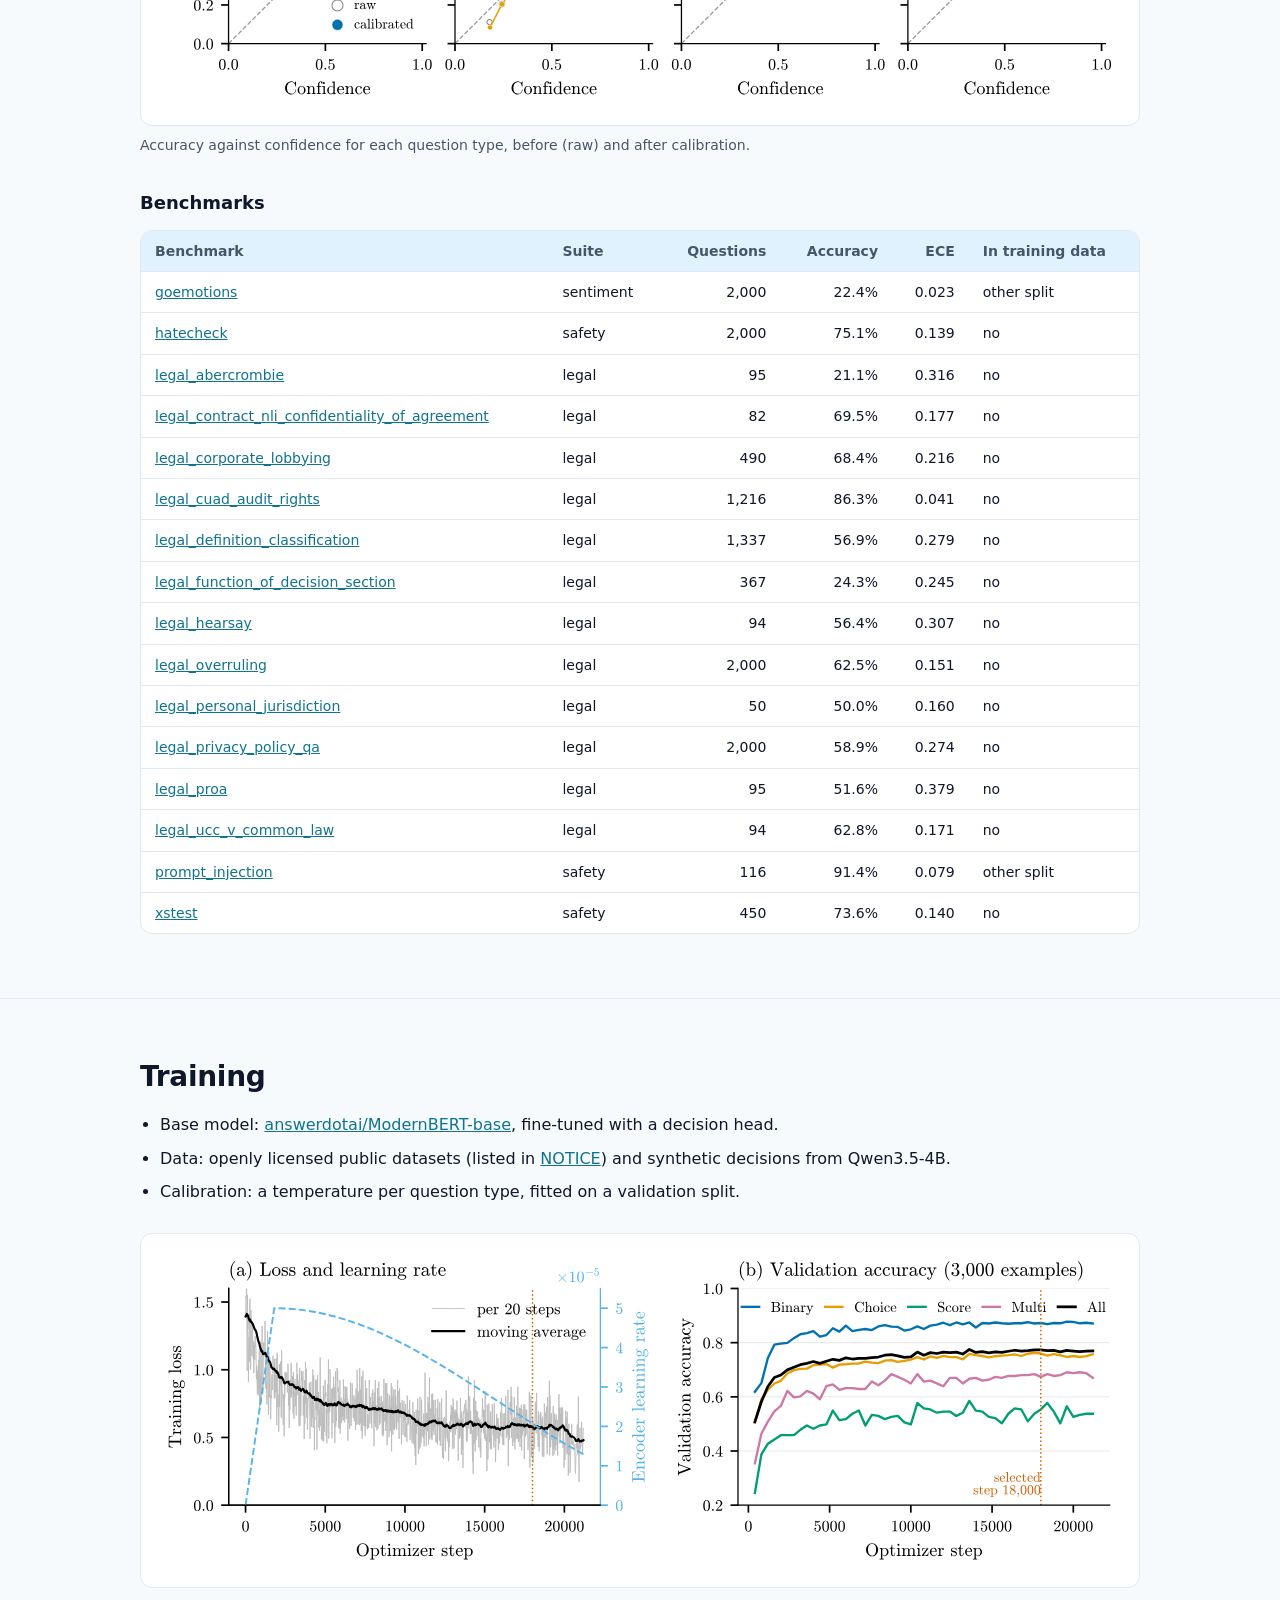
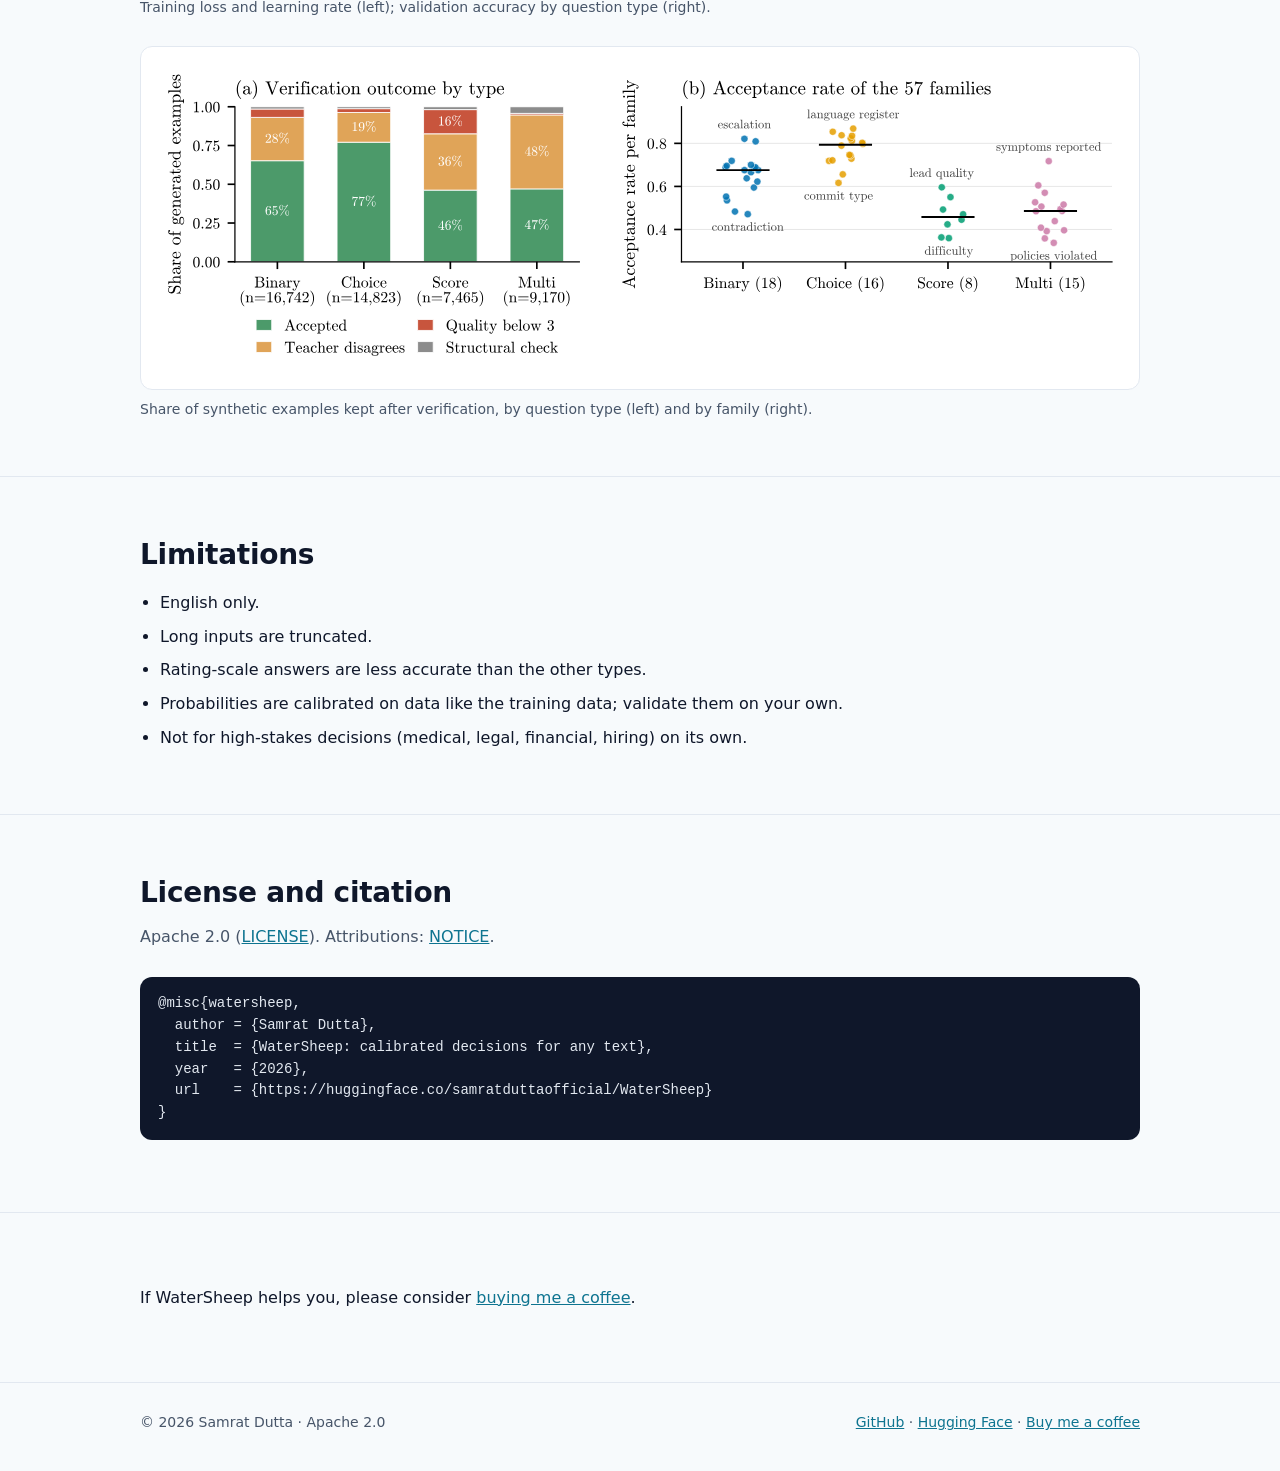
==== commit 28cf65a9: "Add Buy Me a Coffee note" ====
--- a/index.html
+++ b/index.html
@@ -256,6 +256,12 @@
 }</pre>
     </div>
   </section>
+
+  <section id="support">
+    <div class="wrap">
+      <p>If WaterSheep helps you, please consider <a href="https://buymeacoffee.com/samratdutta">buying me a coffee</a>.</p>
+    </div>
+  </section>
 </main>
 
 <footer>
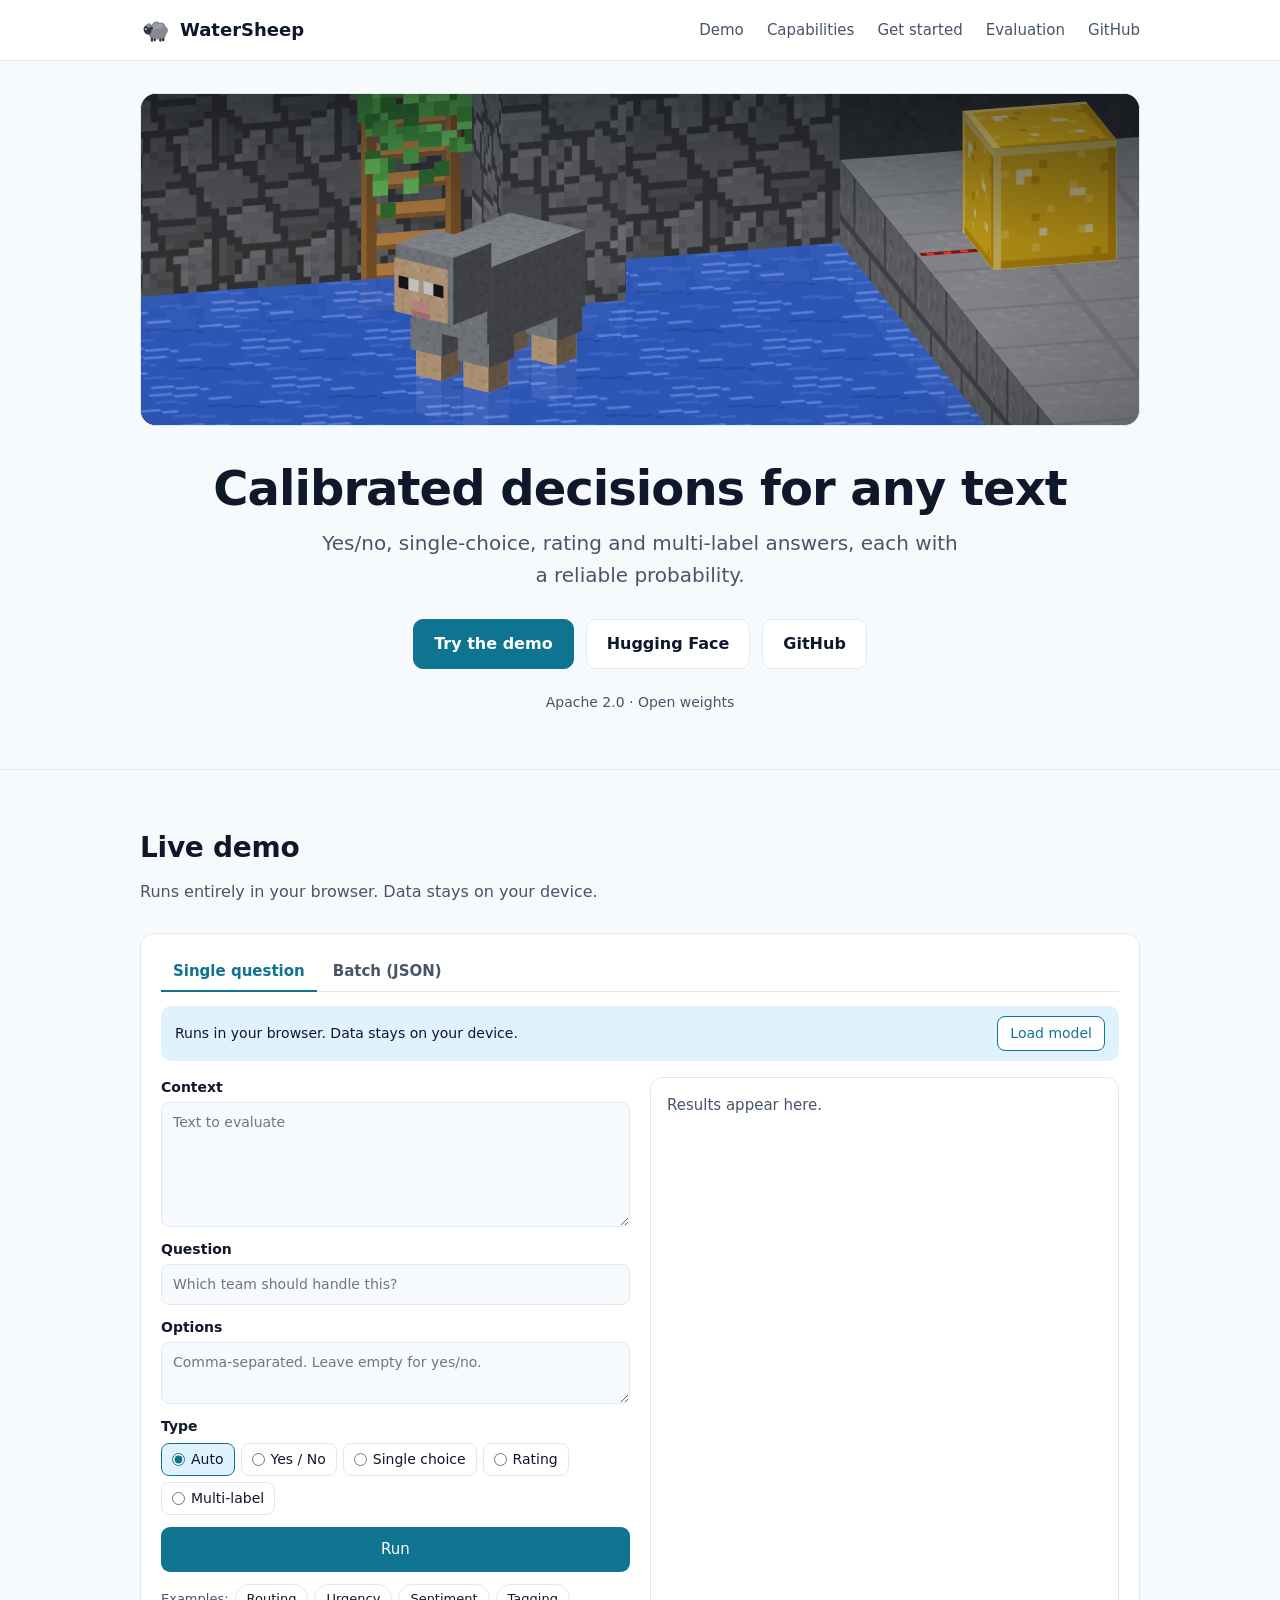
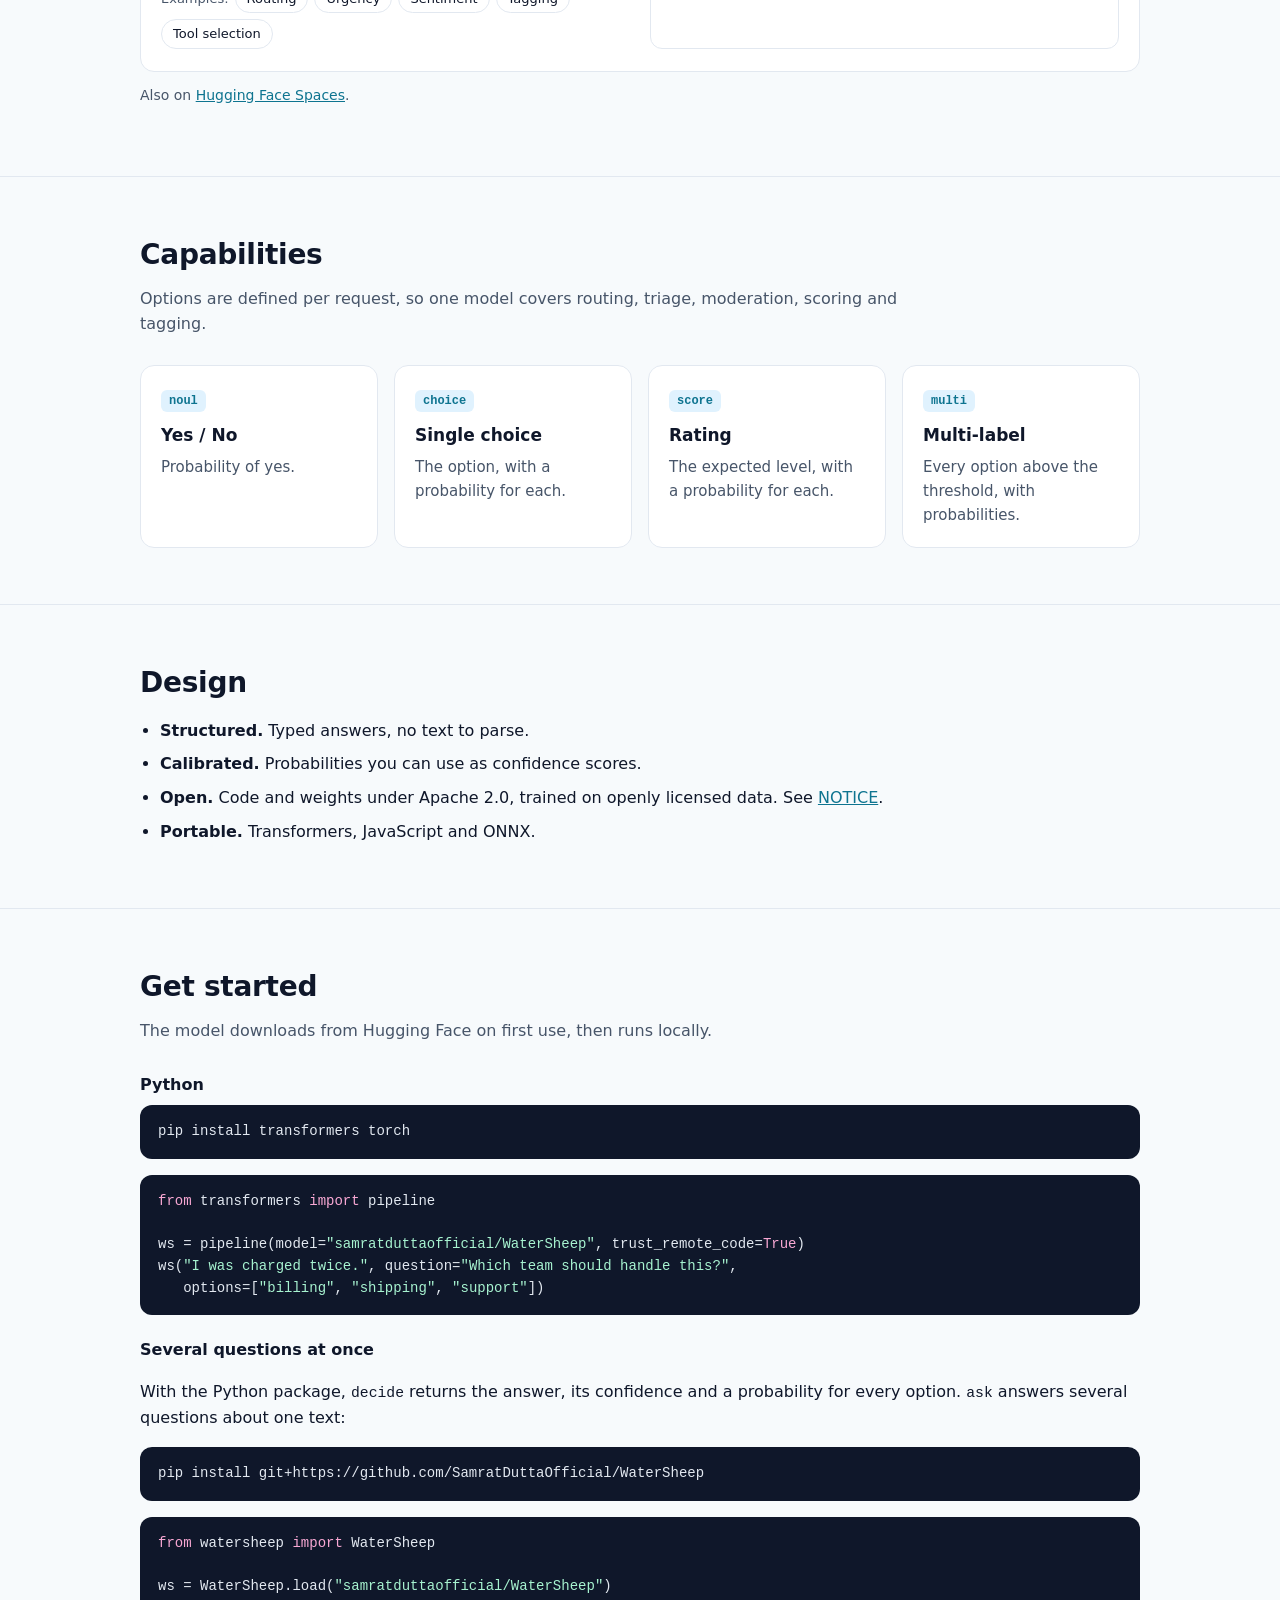
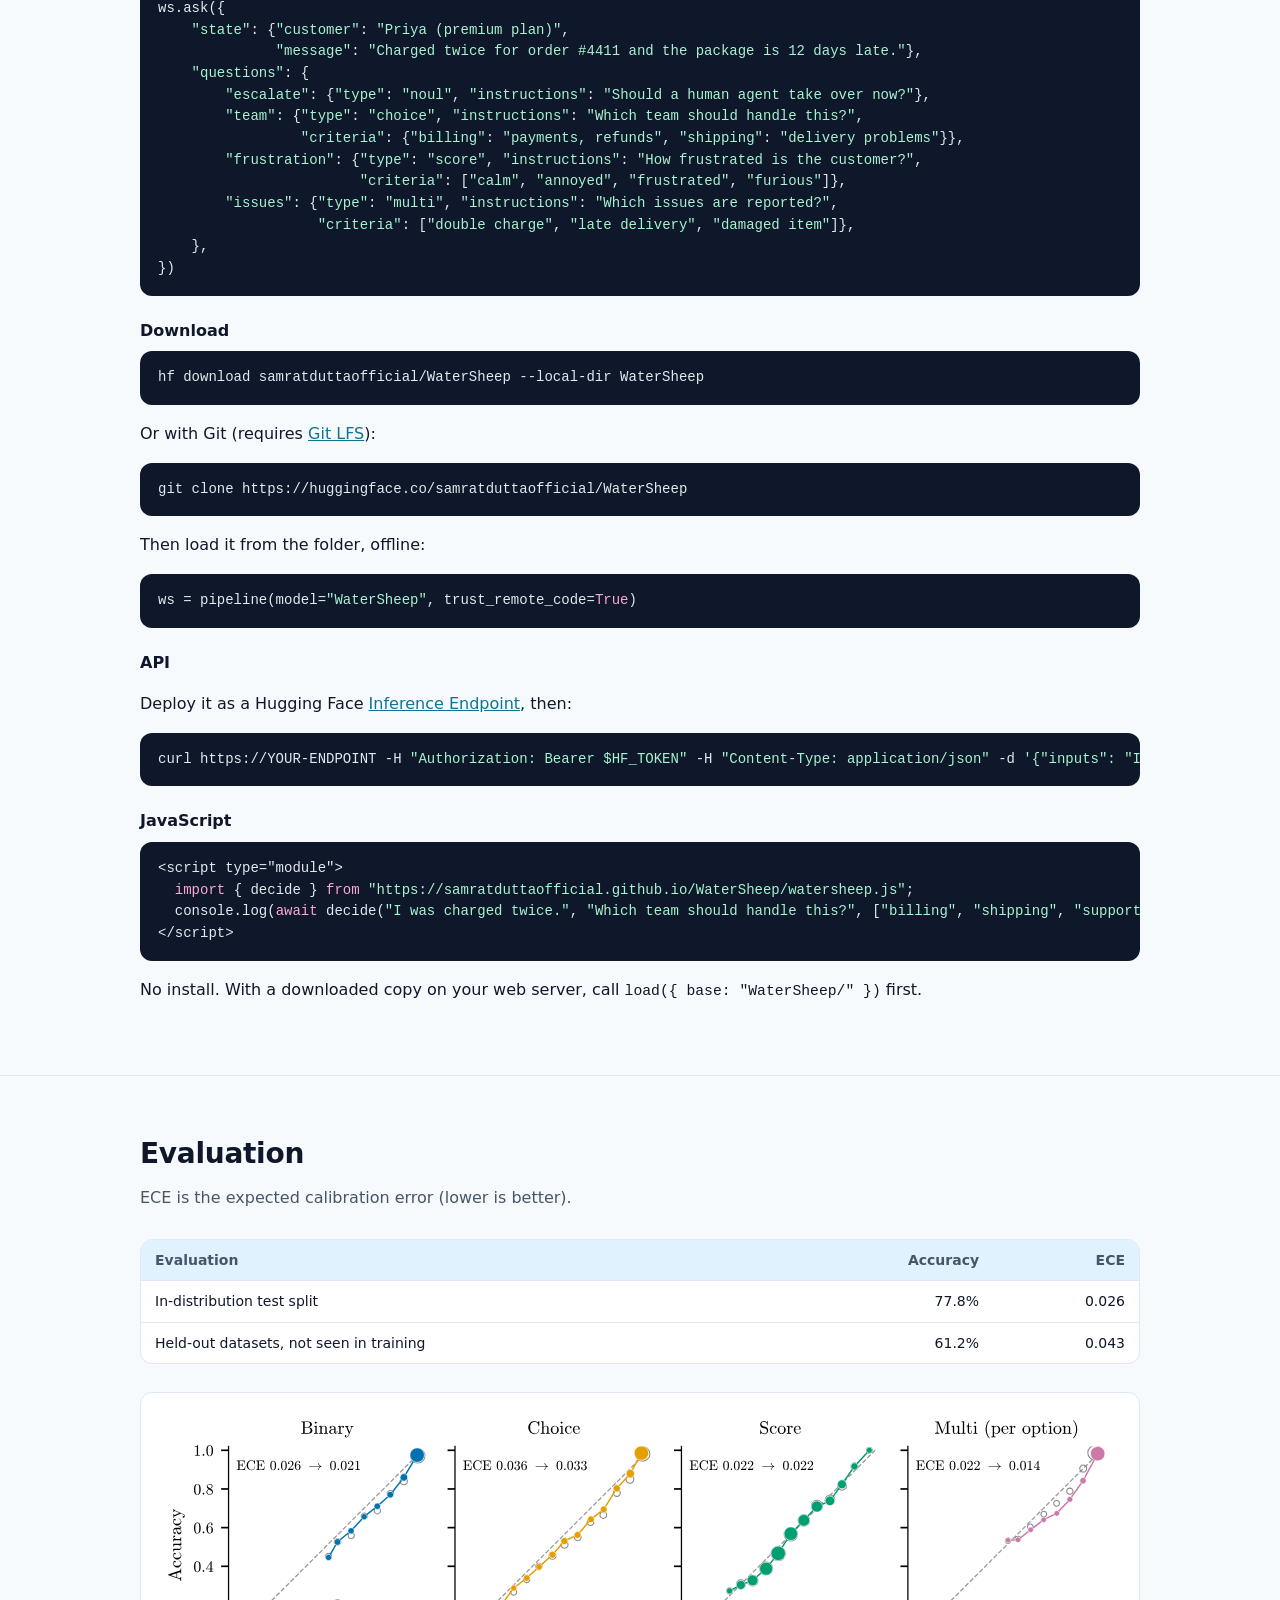
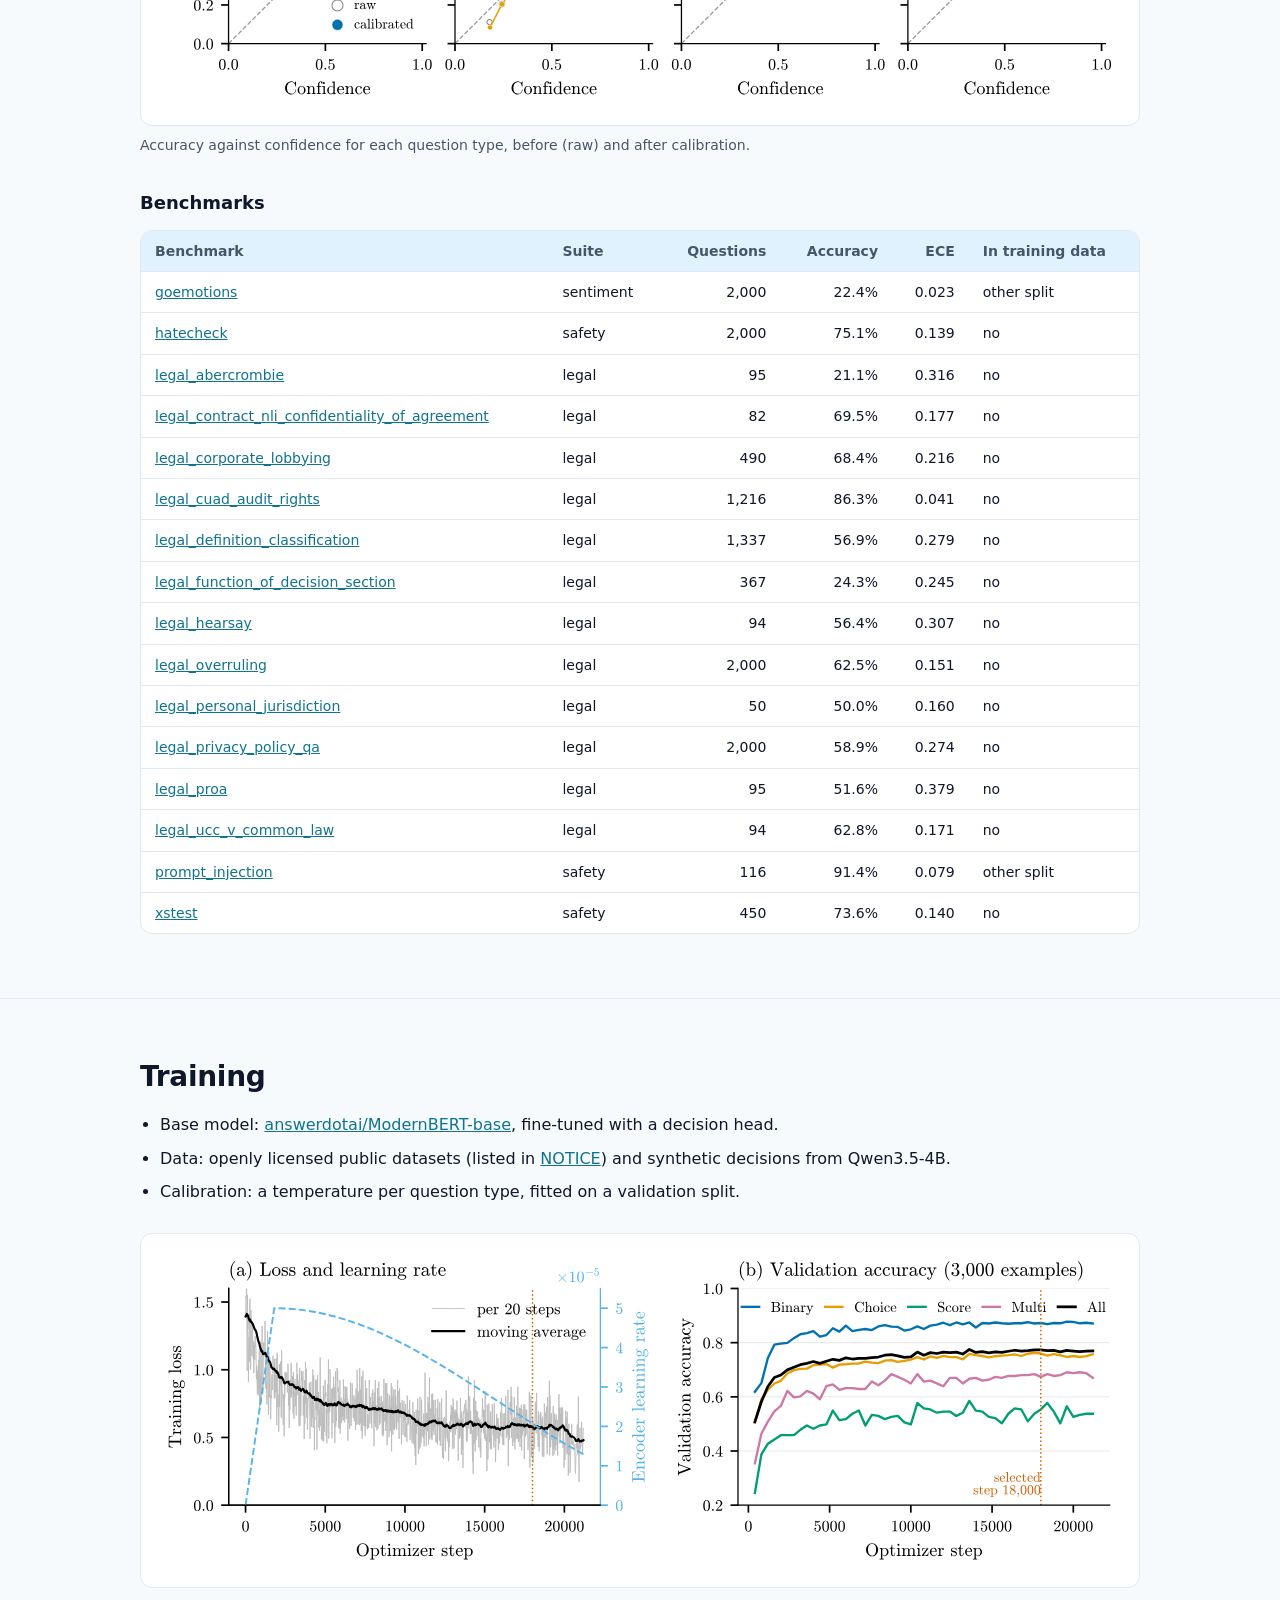
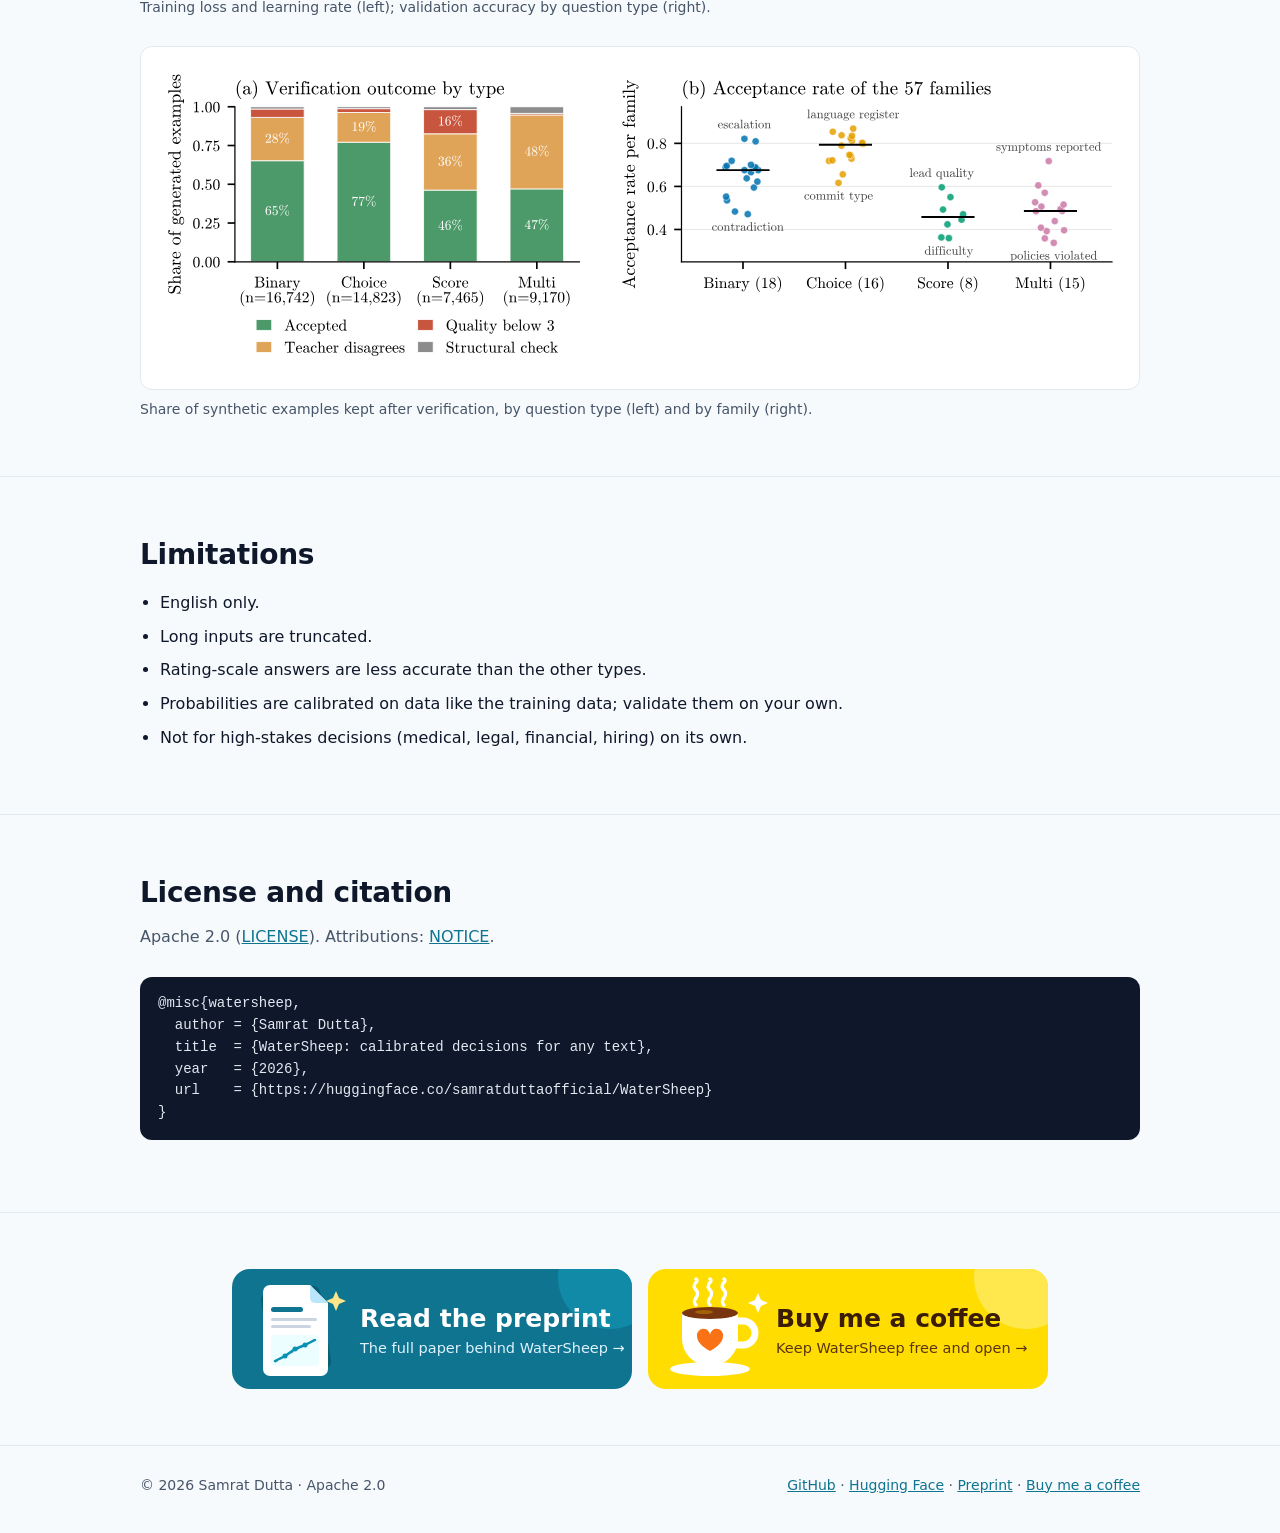
==== commit 603d8478: "Add preprint and Buy Me a Coffee cards" ====
--- a/index.html
+++ b/index.html
@@ -56,6 +56,11 @@
   section { padding: 56px 0; border-top: 1px solid var(--line); }
   section h2 { font-size: 28px; margin: 0 0 8px; letter-spacing: -0.01em; }
   section p.sub { color: var(--muted); margin: 0 0 28px; max-width: 760px; }
+  .support { display: flex; flex-wrap: wrap; gap: 16px; justify-content: center; }
+  .support a { flex: 0 1 400px; border-radius: 18px; transition: transform .15s; }
+  .support a:hover { transform: translateY(-3px); }
+  .support img { display: block; width: 100%; height: auto; }
+  @media (prefers-reduced-motion: reduce) { .support a { transition: none; } }
 
   .grid { display: grid; gap: 16px; grid-template-columns: repeat(auto-fit, minmax(220px, 1fr)); }
   .card { background: var(--surface); border: 1px solid var(--line); border-radius: 14px; padding: 20px; }
@@ -259,7 +264,10 @@
 
   <section id="support">
     <div class="wrap">
-      <p>If WaterSheep helps you, please consider <a href="https://buymeacoffee.com/samratdutta">buying me a coffee</a>.</p>
+      <div class="support">
+        <a href="https://doi.org/10.13140/RG.2.2.28606.45122"><img src="preprint.svg" alt="Read the preprint" width="400" height="120"></a>
+        <a href="https://buymeacoffee.com/samratdutta"><img src="coffee.svg" alt="Buy me a coffee" width="400" height="120"></a>
+      </div>
     </div>
   </section>
 </main>
@@ -269,6 +277,7 @@
     <span>© 2026 Samrat Dutta · Apache 2.0</span>
     <span><a href="https://github.com/SamratDuttaOfficial/WaterSheep">GitHub</a> ·
       <a href="https://huggingface.co/samratduttaofficial/WaterSheep">Hugging Face</a> ·
+      <a href="https://doi.org/10.13140/RG.2.2.28606.45122">Preprint</a> ·
       <a href="https://buymeacoffee.com/samratdutta">Buy me a coffee</a></span>
   </div>
 </footer>
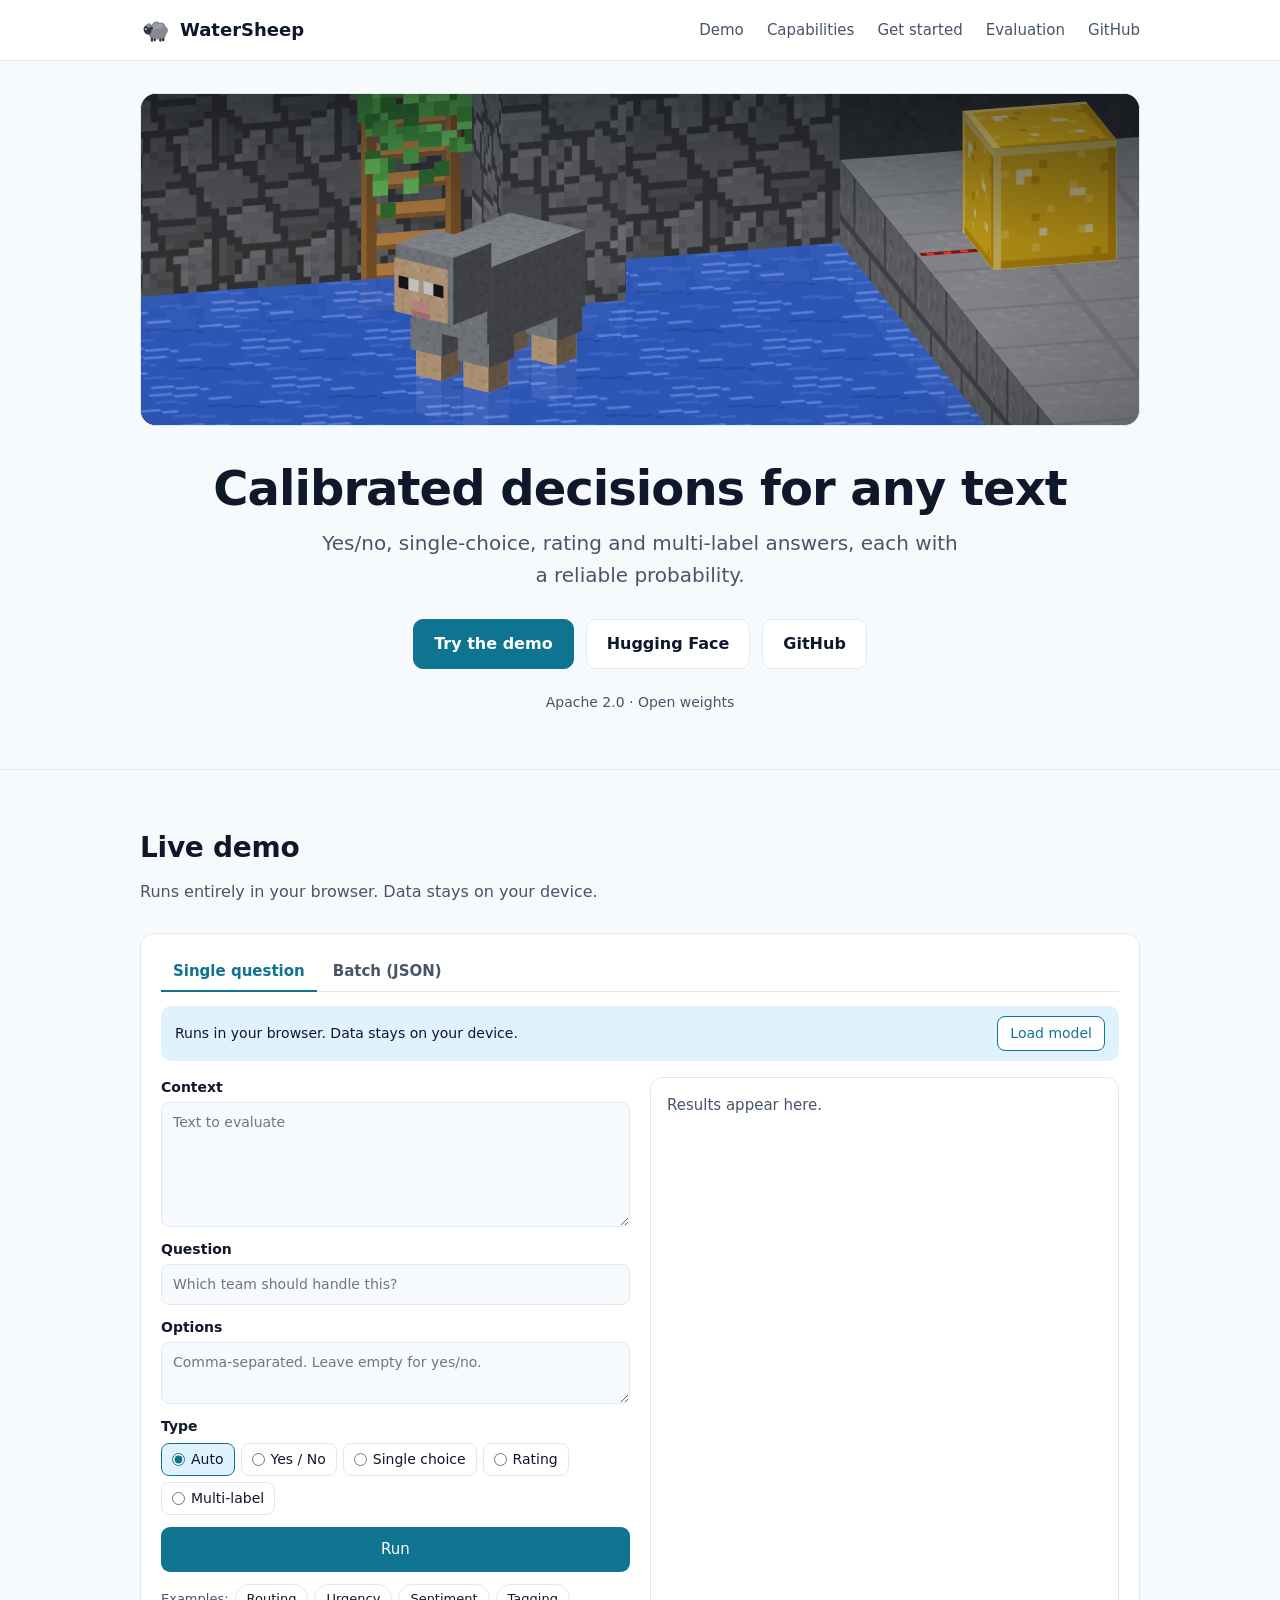
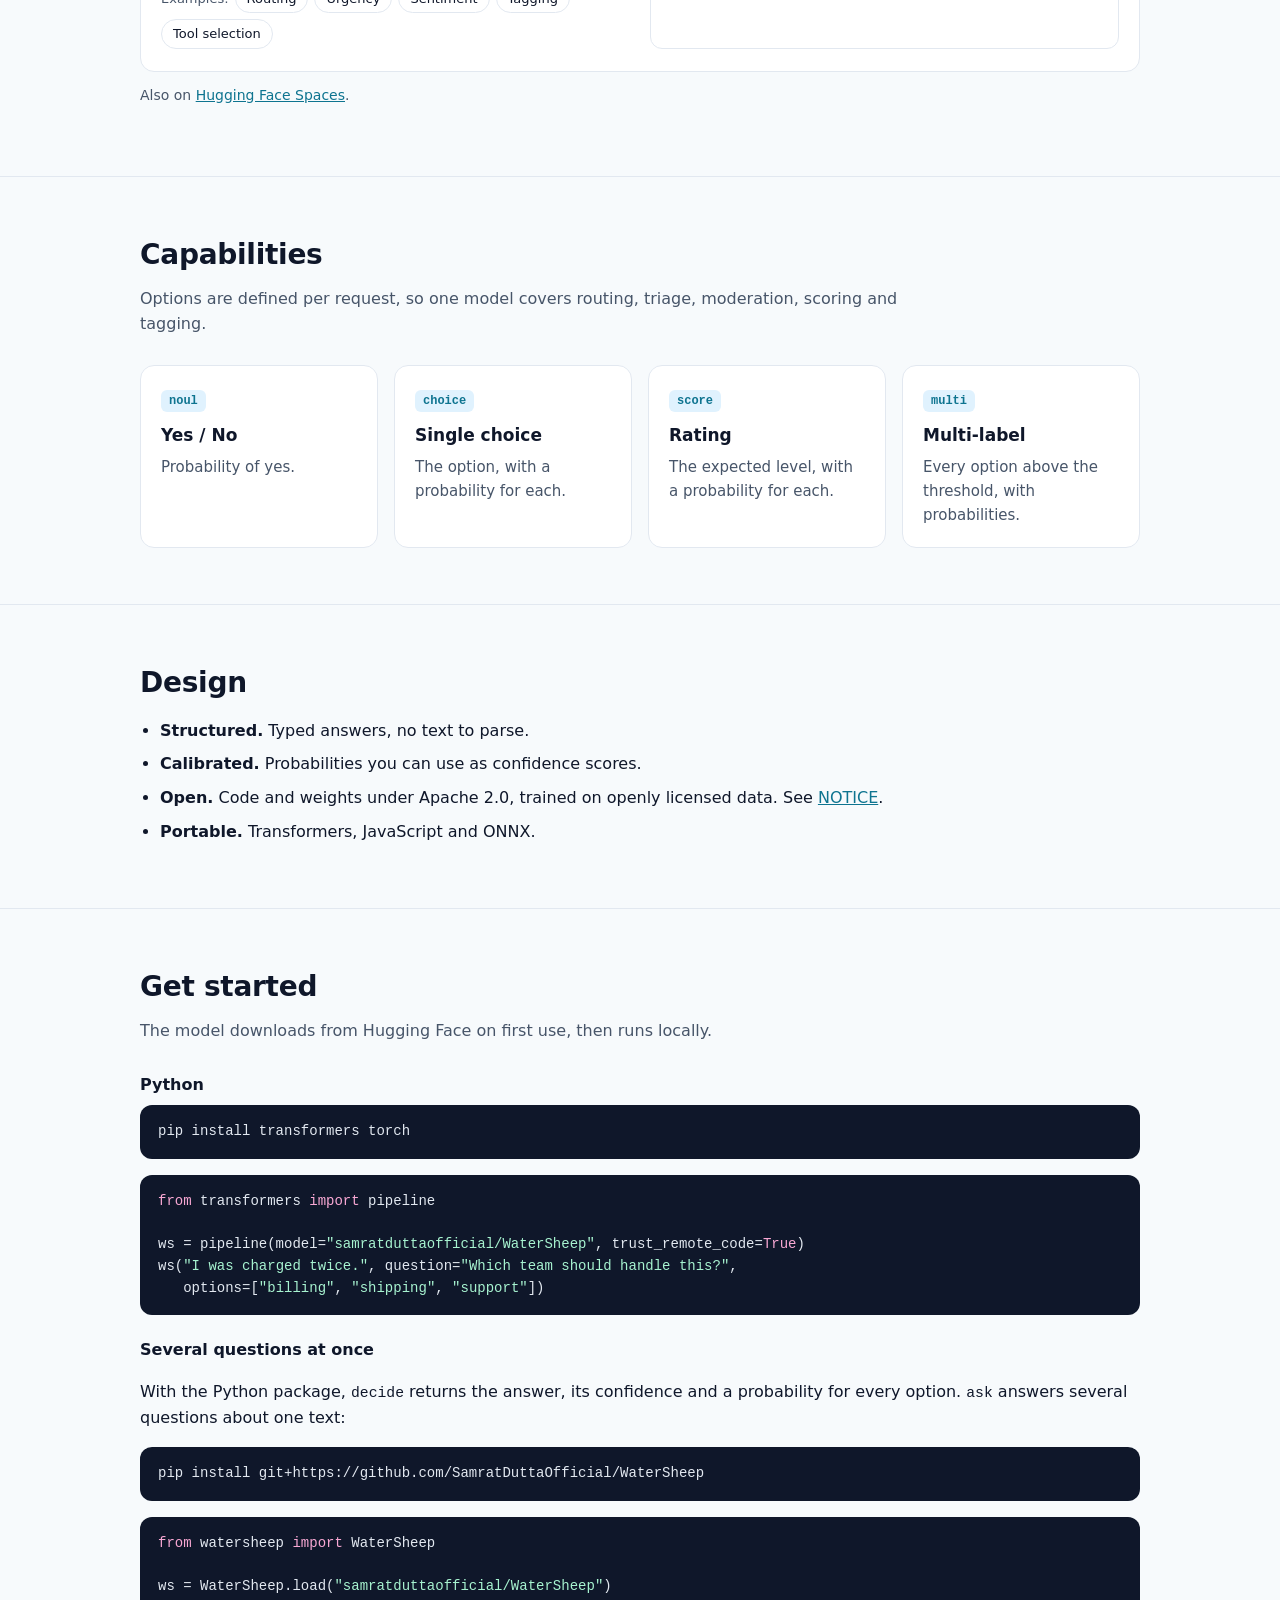
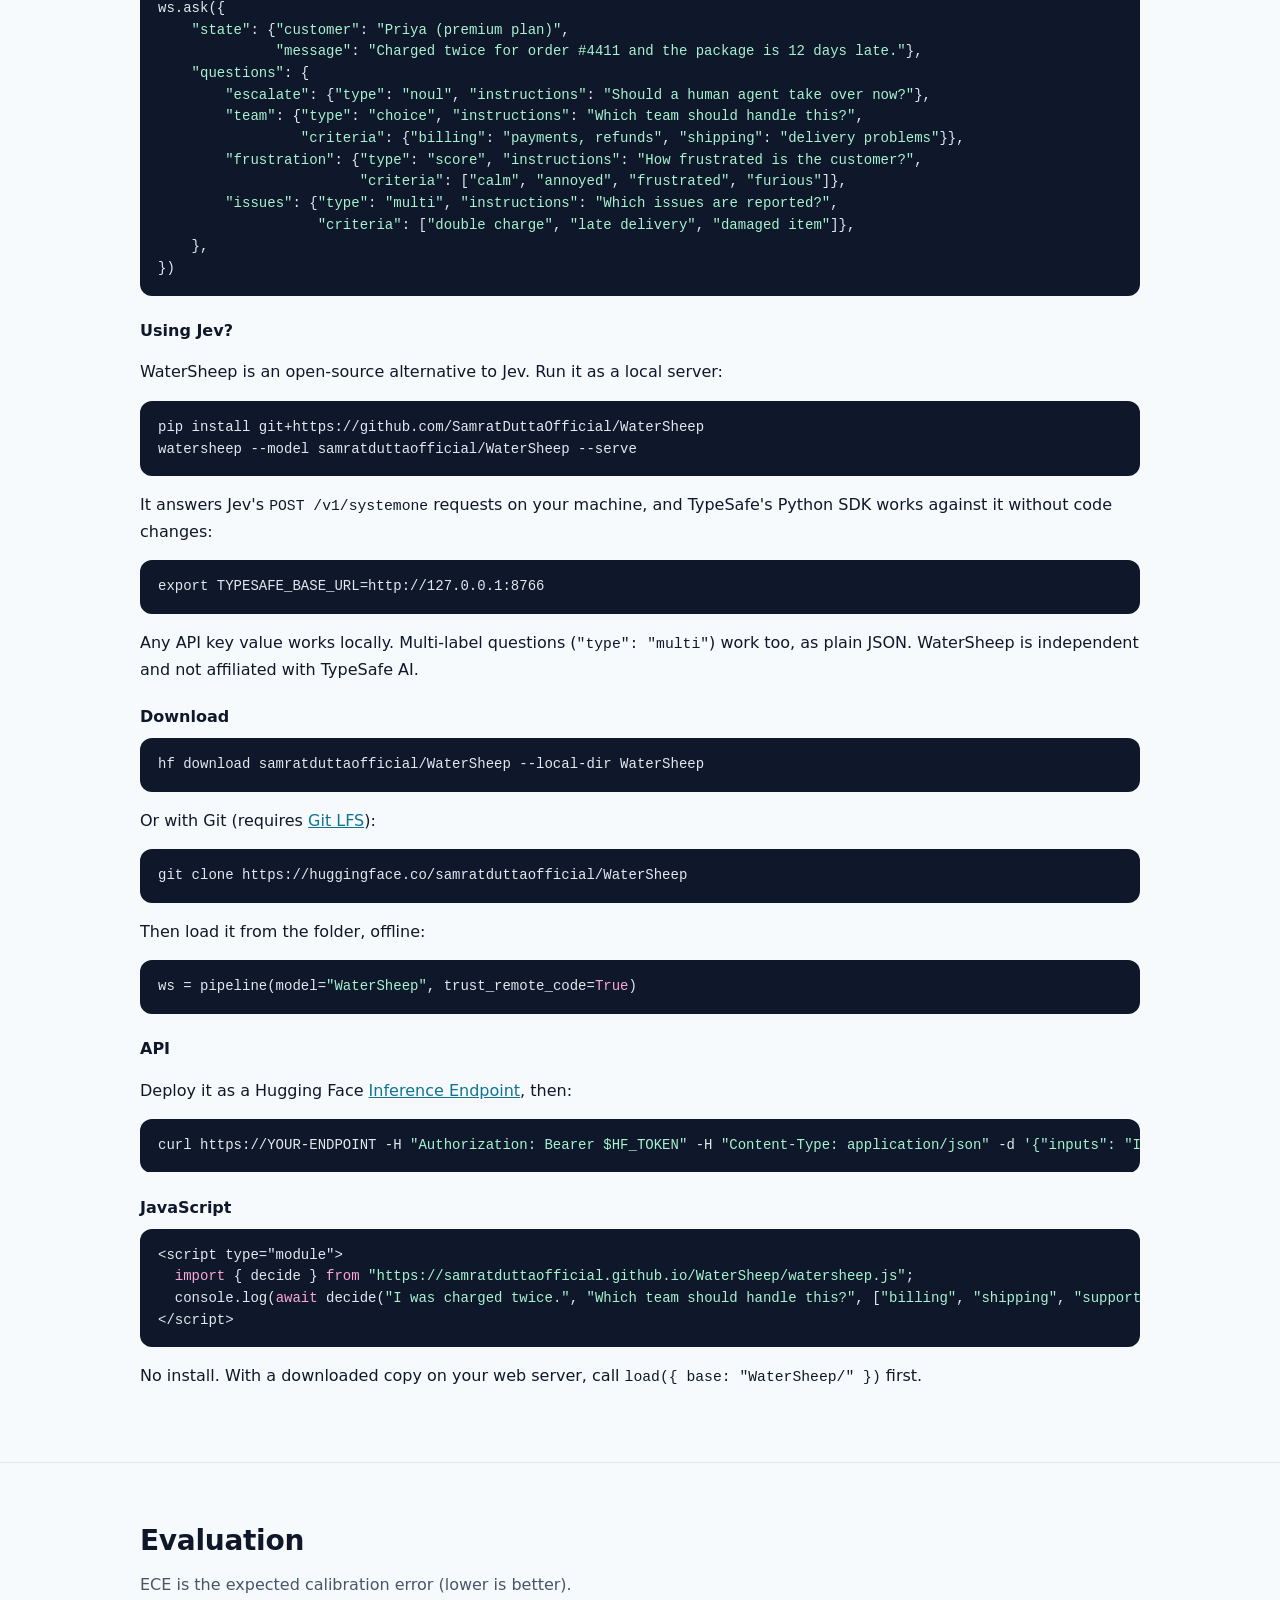
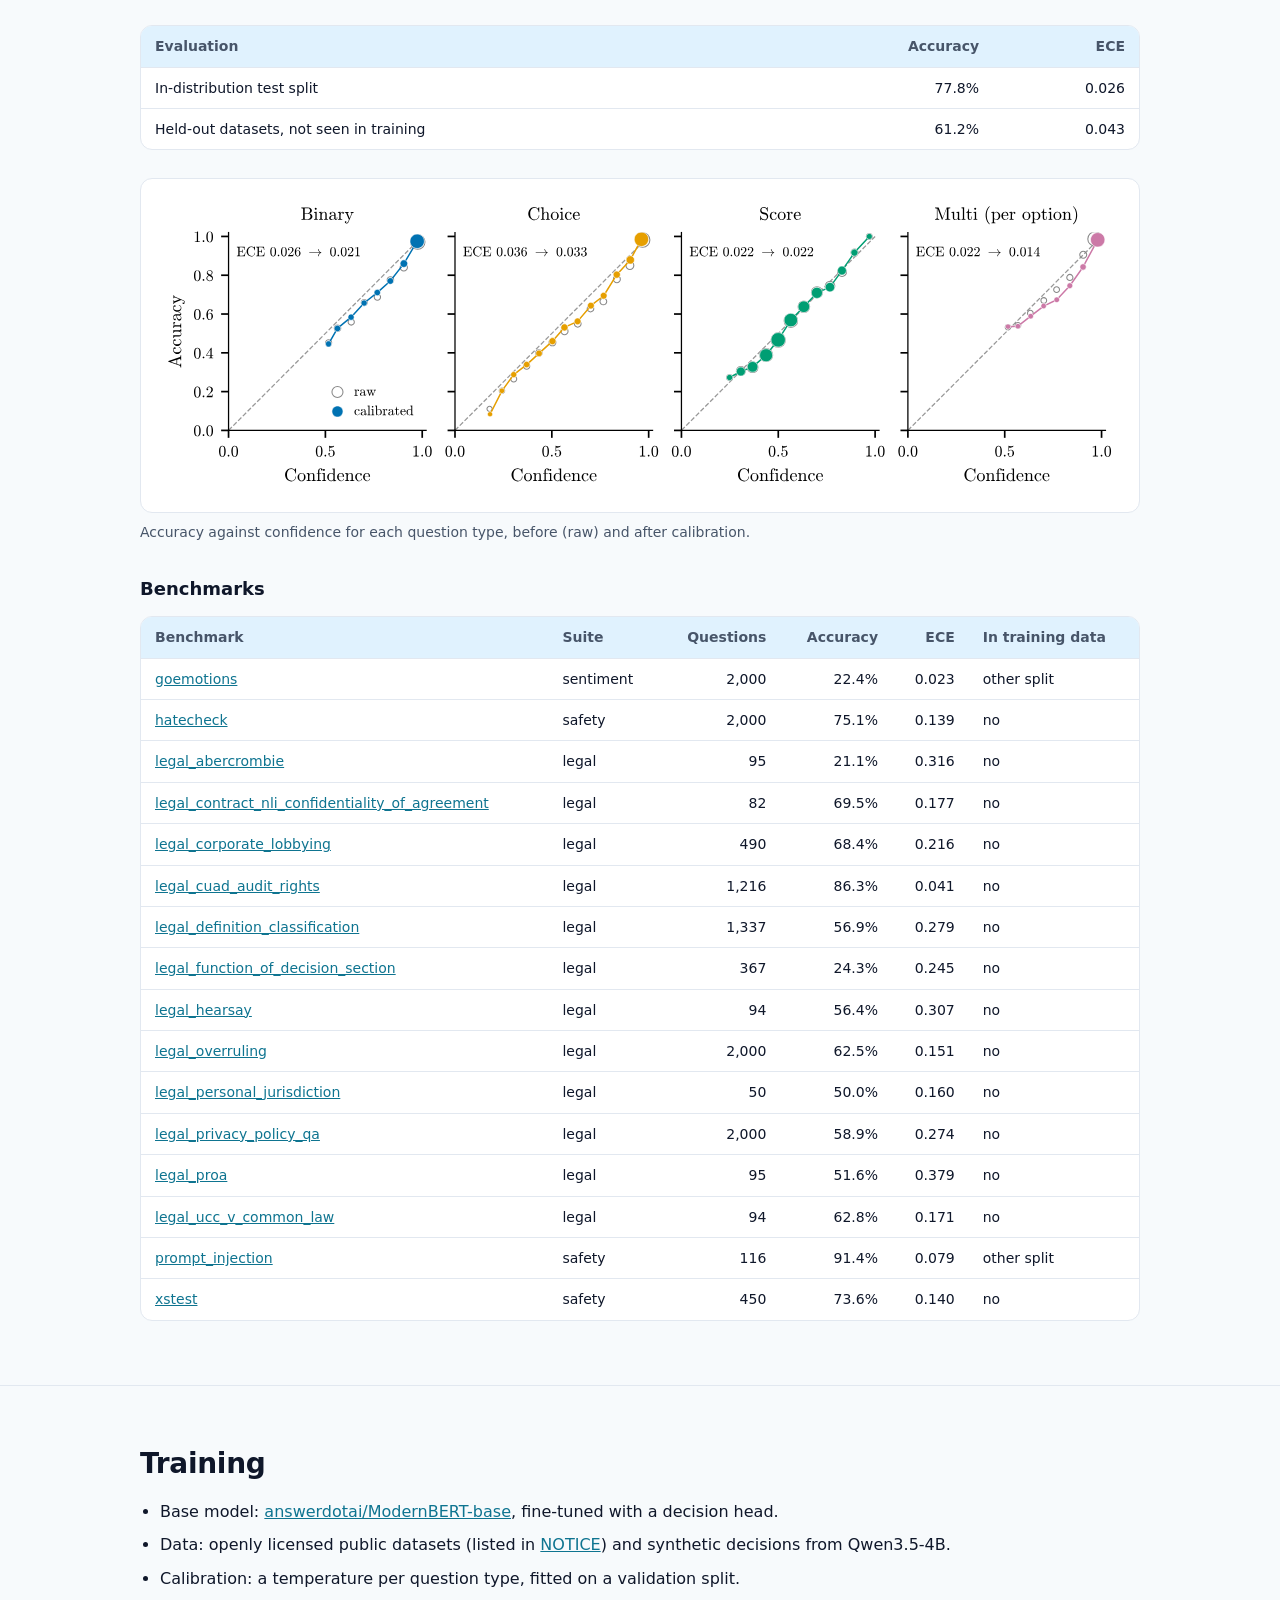
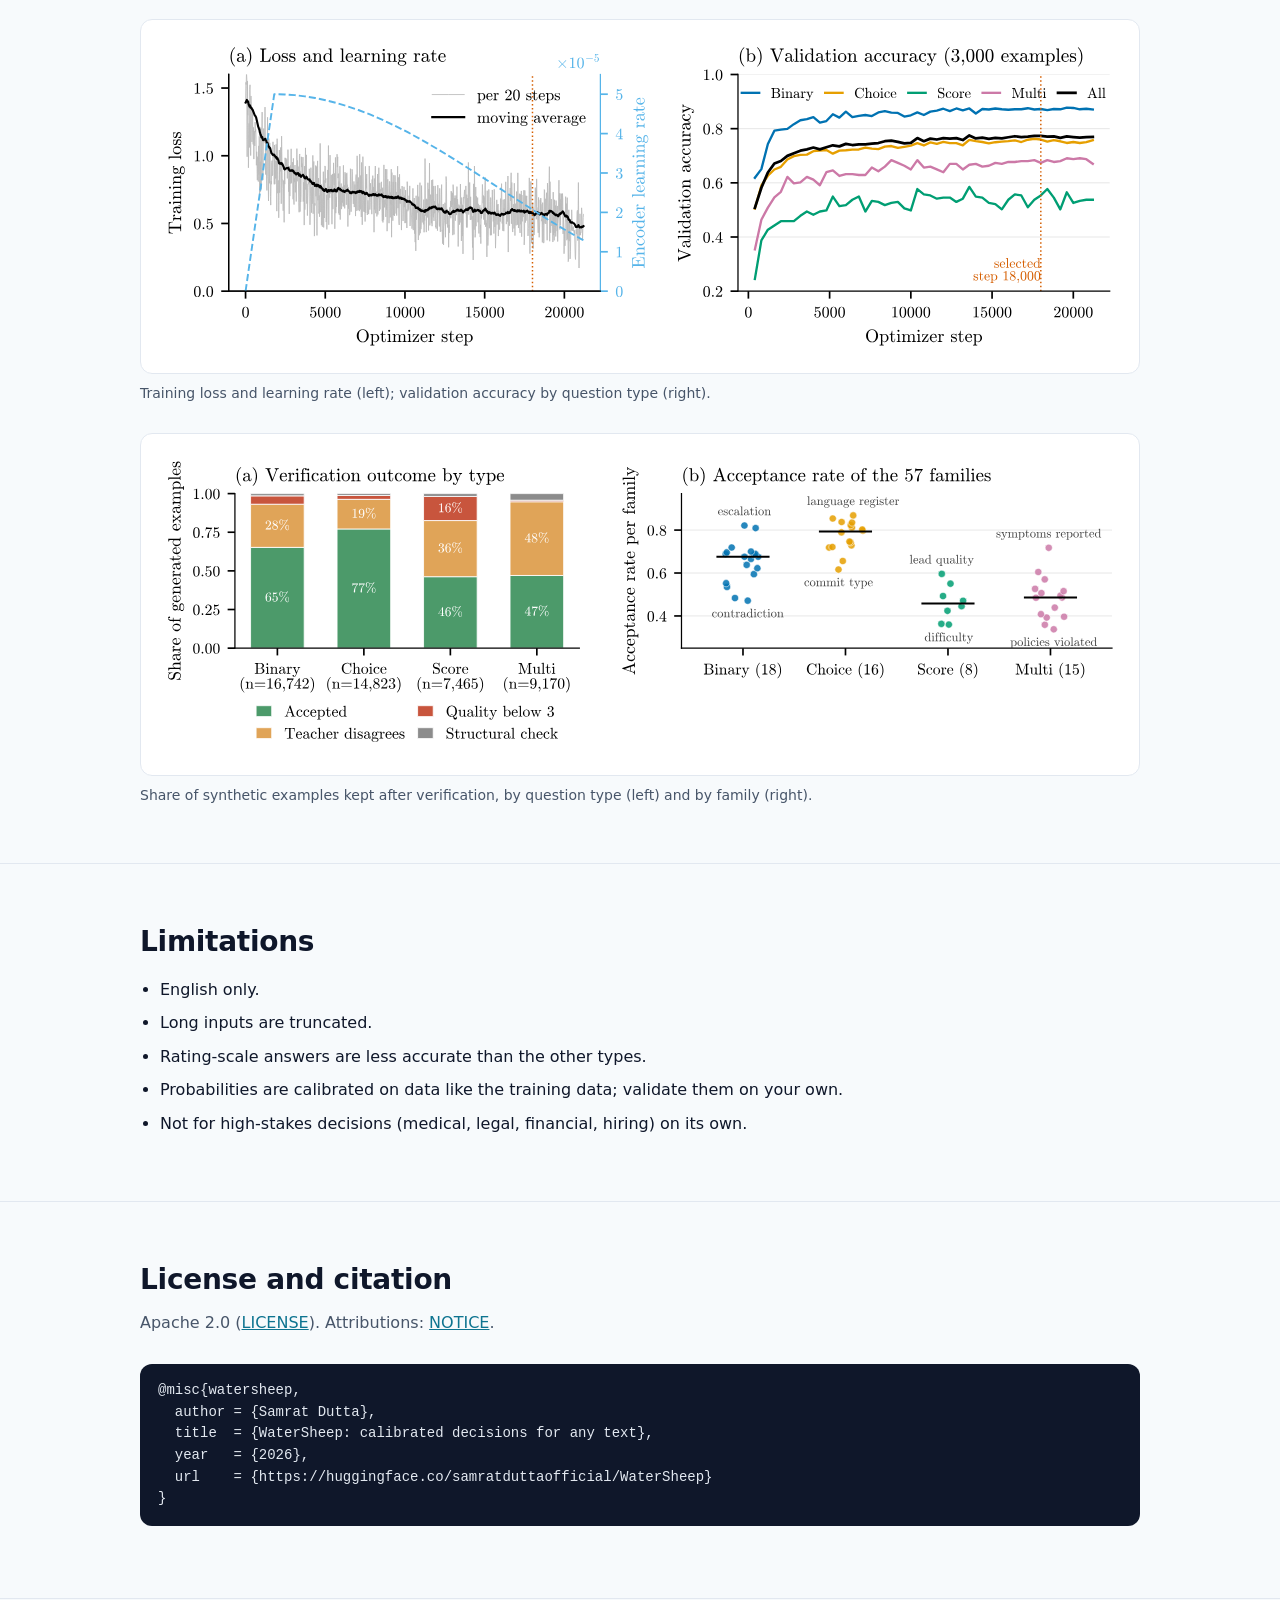
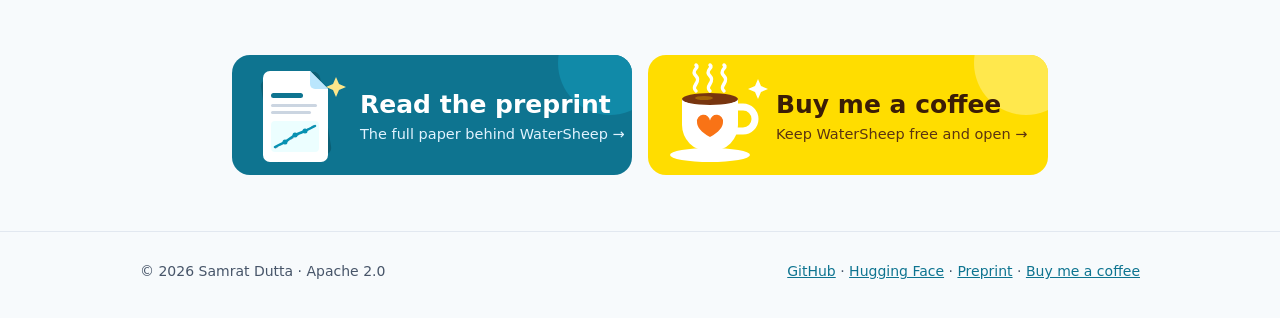
==== commit c9118c51: "Add Using Jev section" ====
--- a/index.html
+++ b/index.html
@@ -195,6 +195,13 @@
                    <span class="s">"criteria"</span>: [<span class="s">"double charge"</span>, <span class="s">"late delivery"</span>, <span class="s">"damaged item"</span>]},
     },
 })</pre>
+      <h3>Using Jev?</h3>
+      <p>WaterSheep is an open-source alternative to Jev. Run it as a local server:</p>
+<pre>pip install git+https://github.com/SamratDuttaOfficial/WaterSheep
+watersheep --model samratduttaofficial/WaterSheep --serve</pre>
+      <p>It answers Jev's <code>POST /v1/systemone</code> requests on your machine, and TypeSafe's Python SDK works against it without code changes:</p>
+<pre>export TYPESAFE_BASE_URL=http://127.0.0.1:8766</pre>
+      <p>Any API key value works locally. Multi-label questions (<code>"type": "multi"</code>) work too, as plain JSON. WaterSheep is independent and not affiliated with TypeSafe AI.</p>
       <h3>Download</h3>
 <pre>hf download samratduttaofficial/WaterSheep --local-dir WaterSheep</pre>
       <p>Or with Git (requires <a href="https://git-lfs.com">Git LFS</a>):</p>
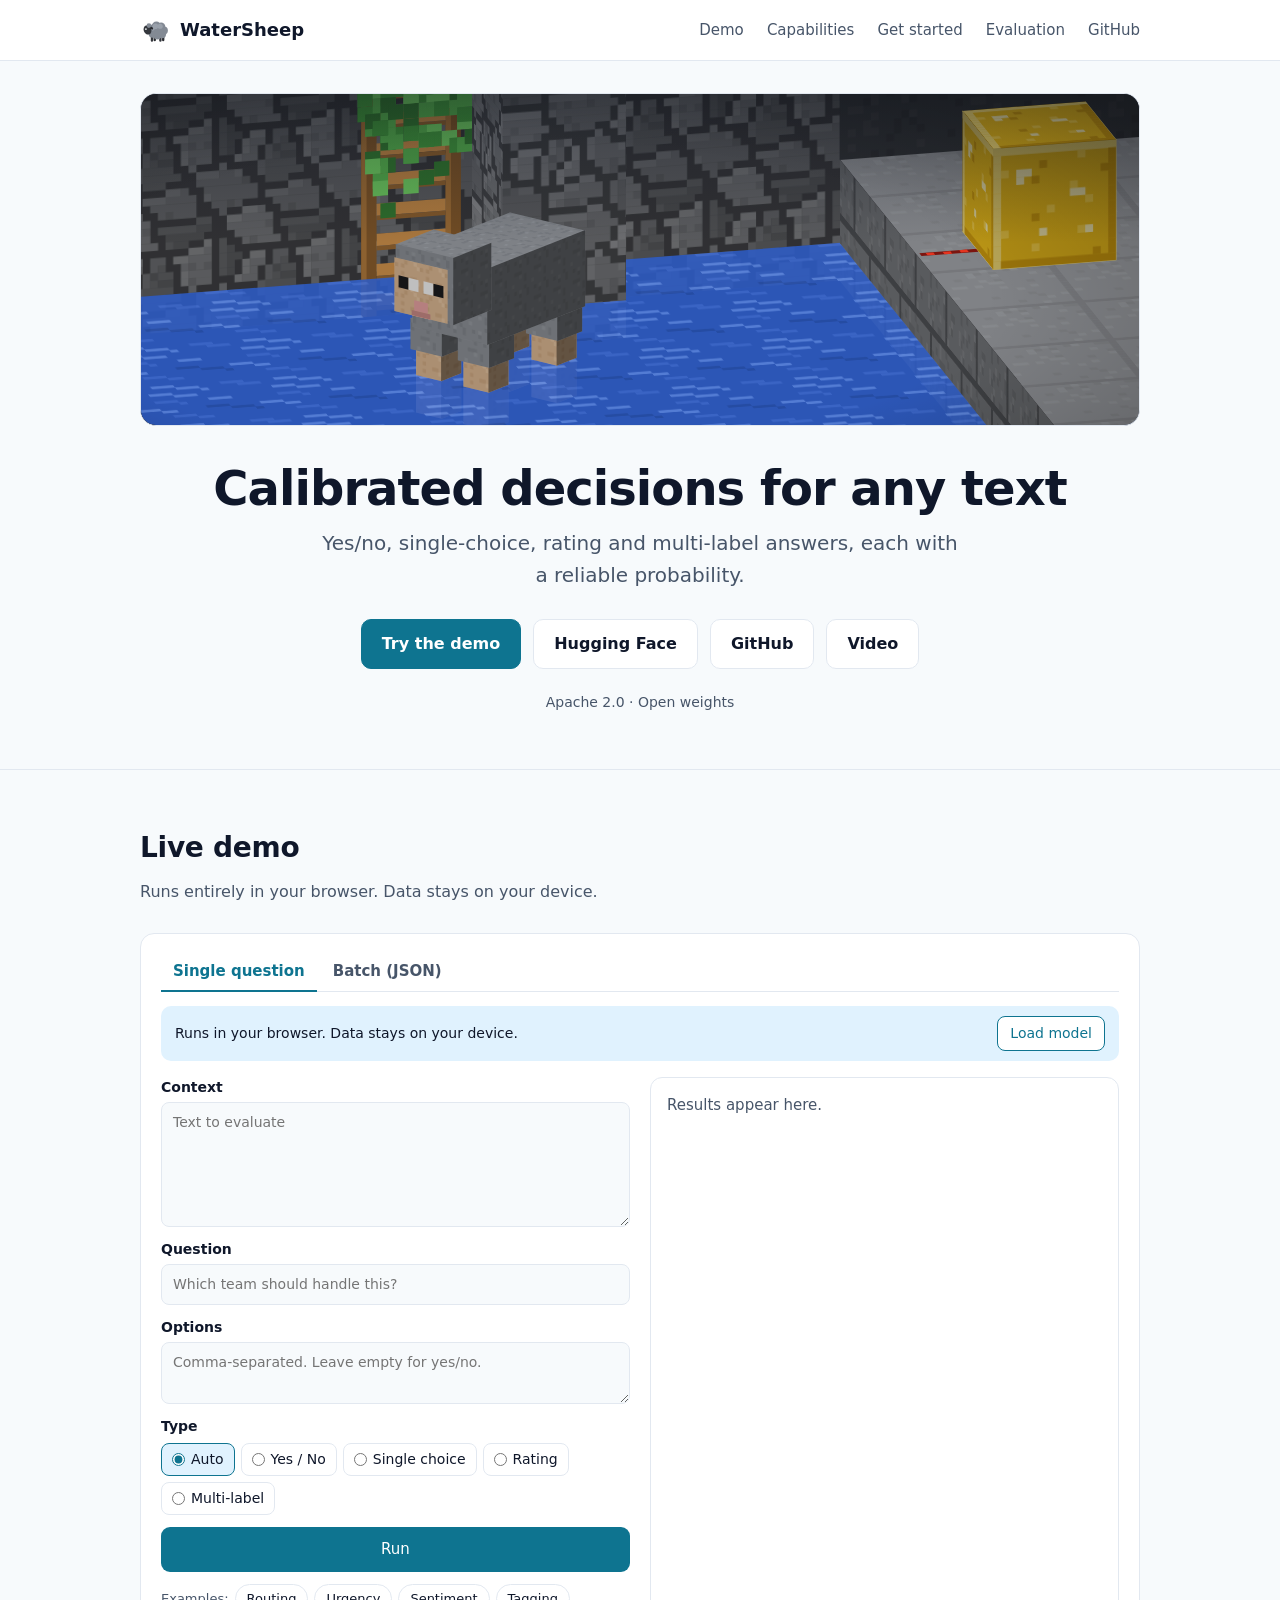
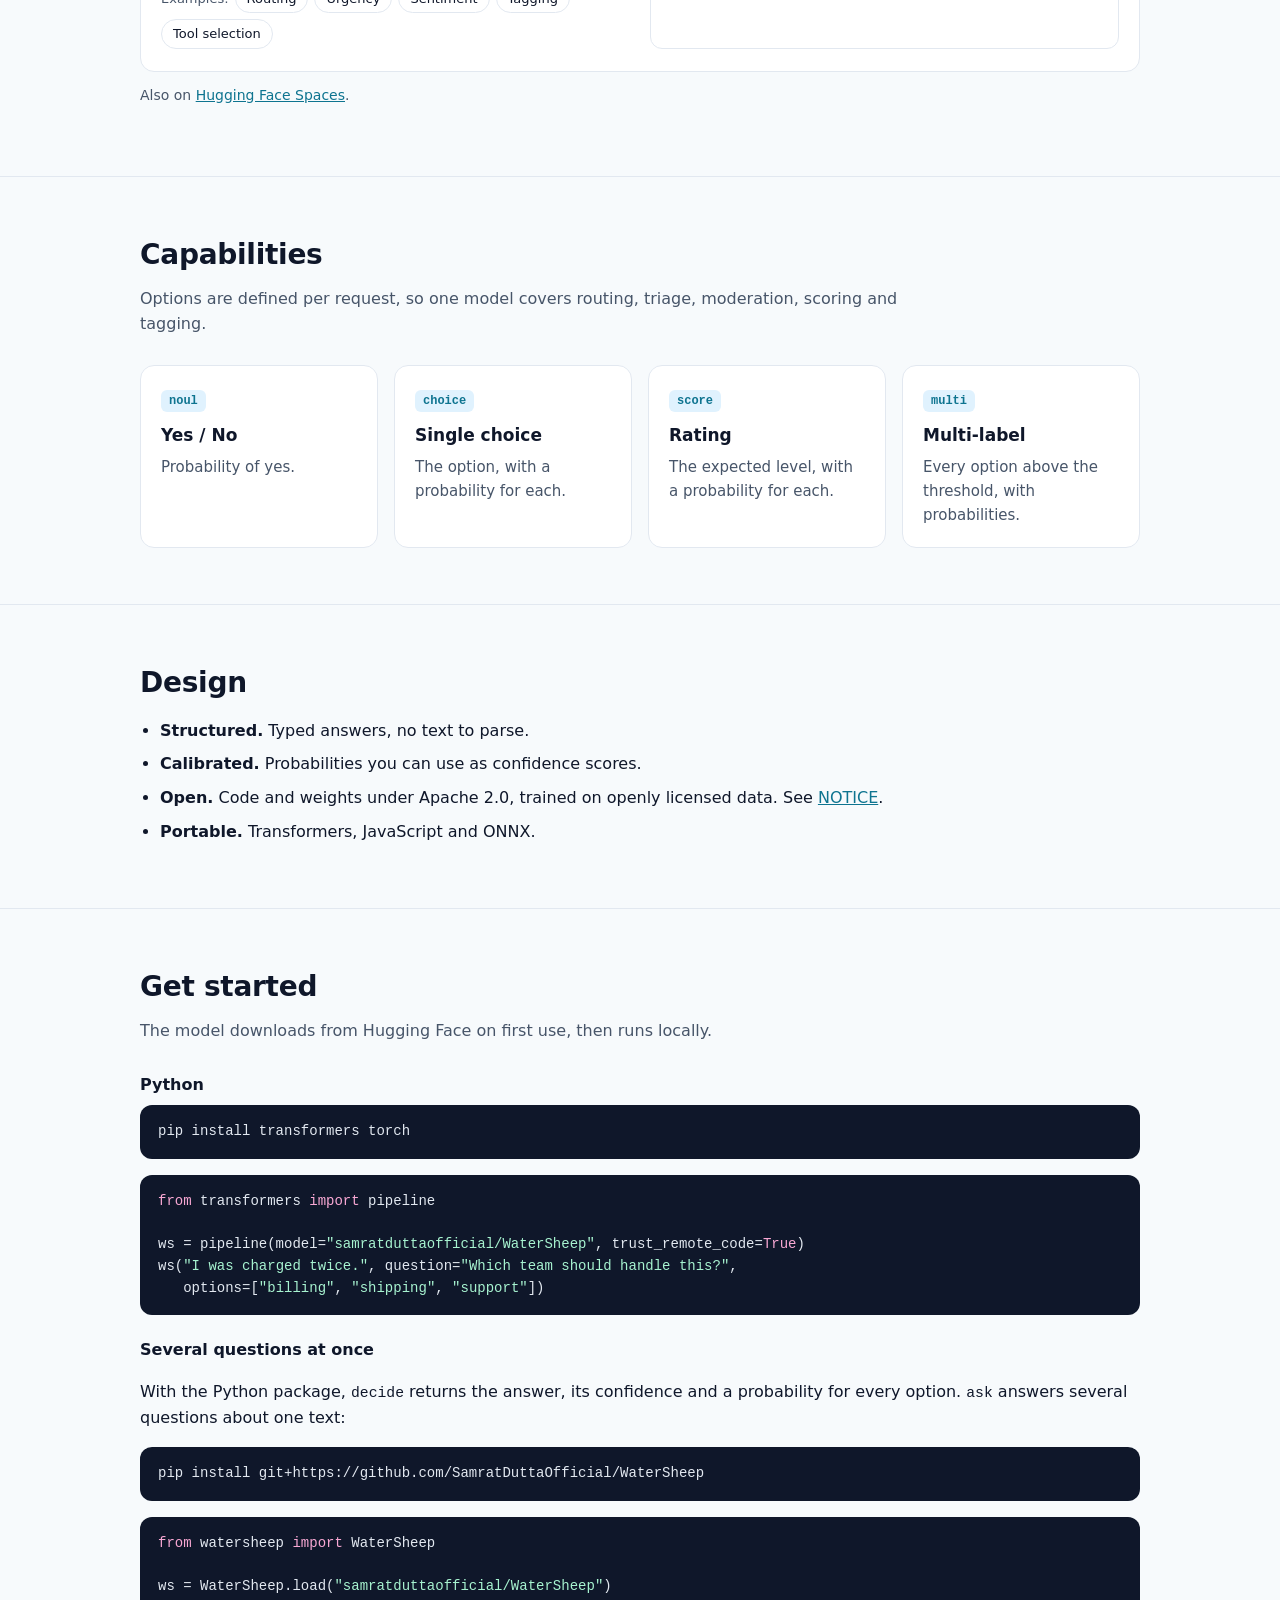
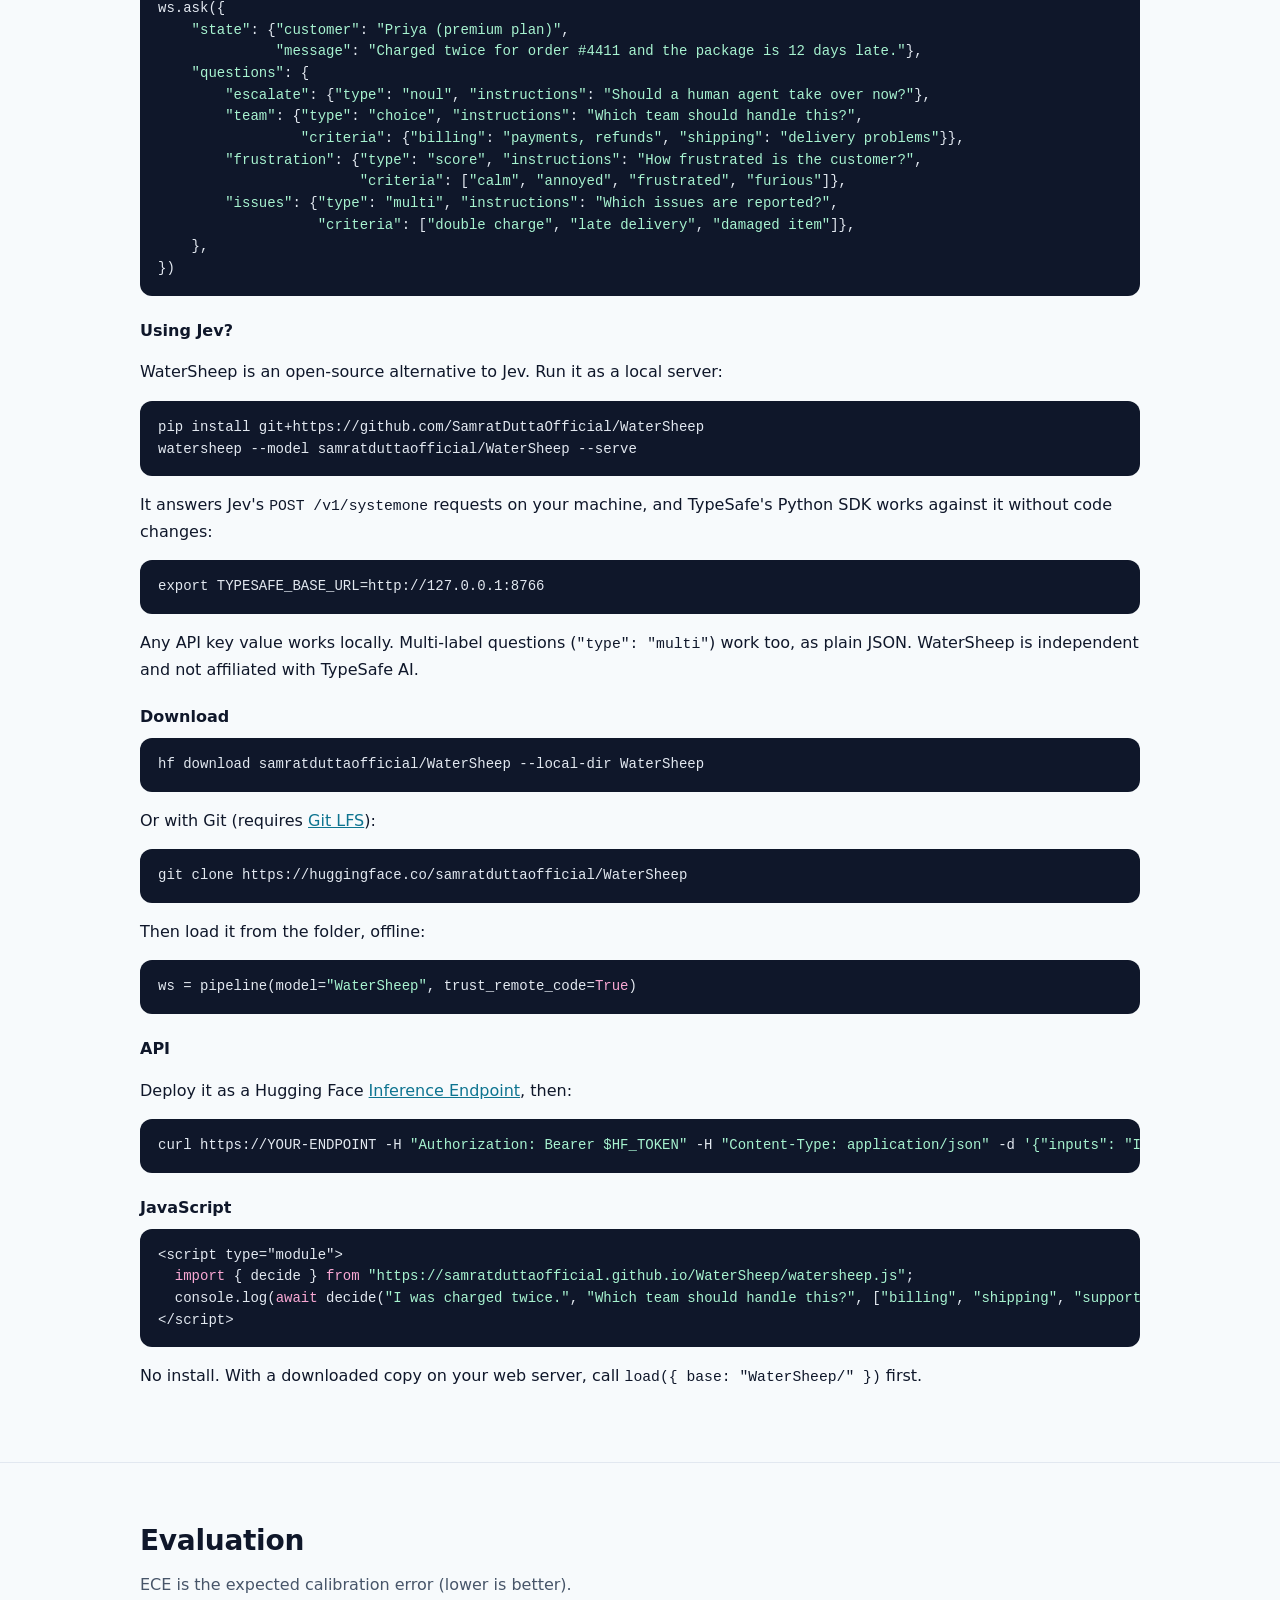
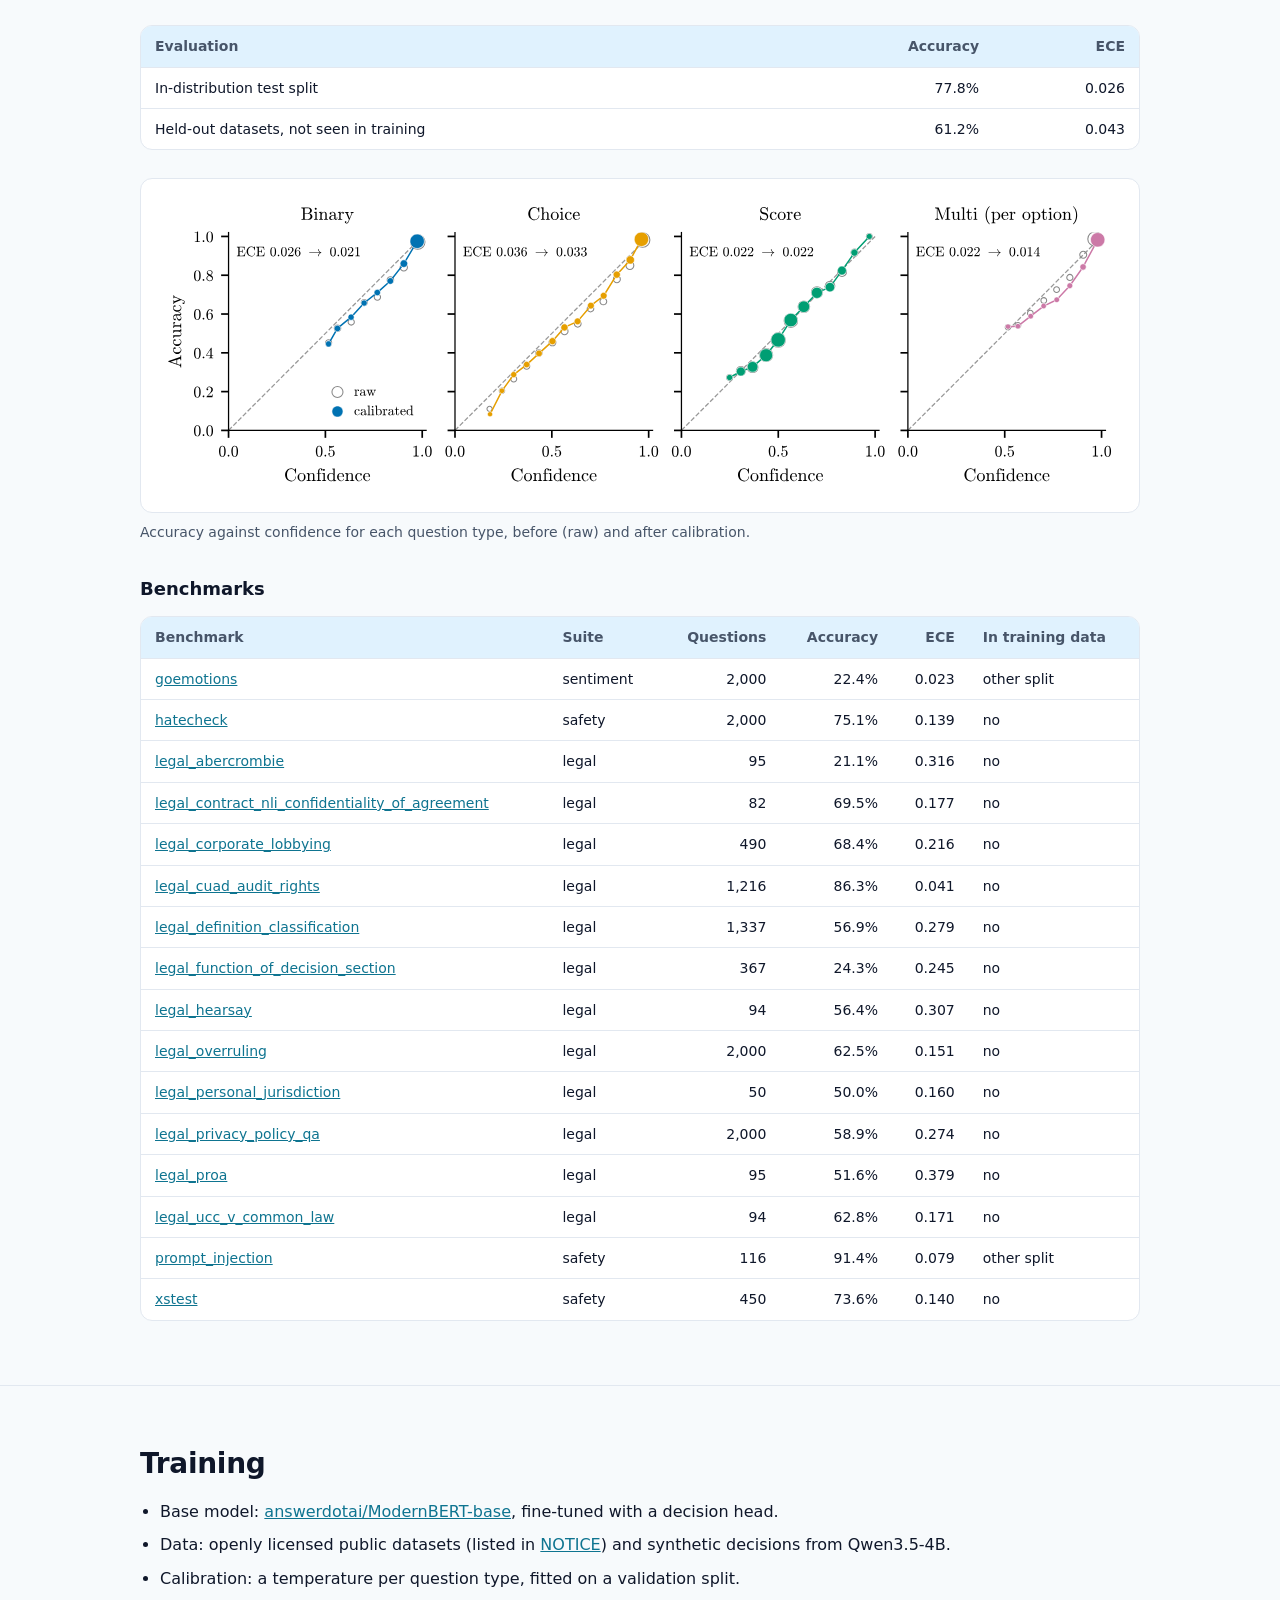
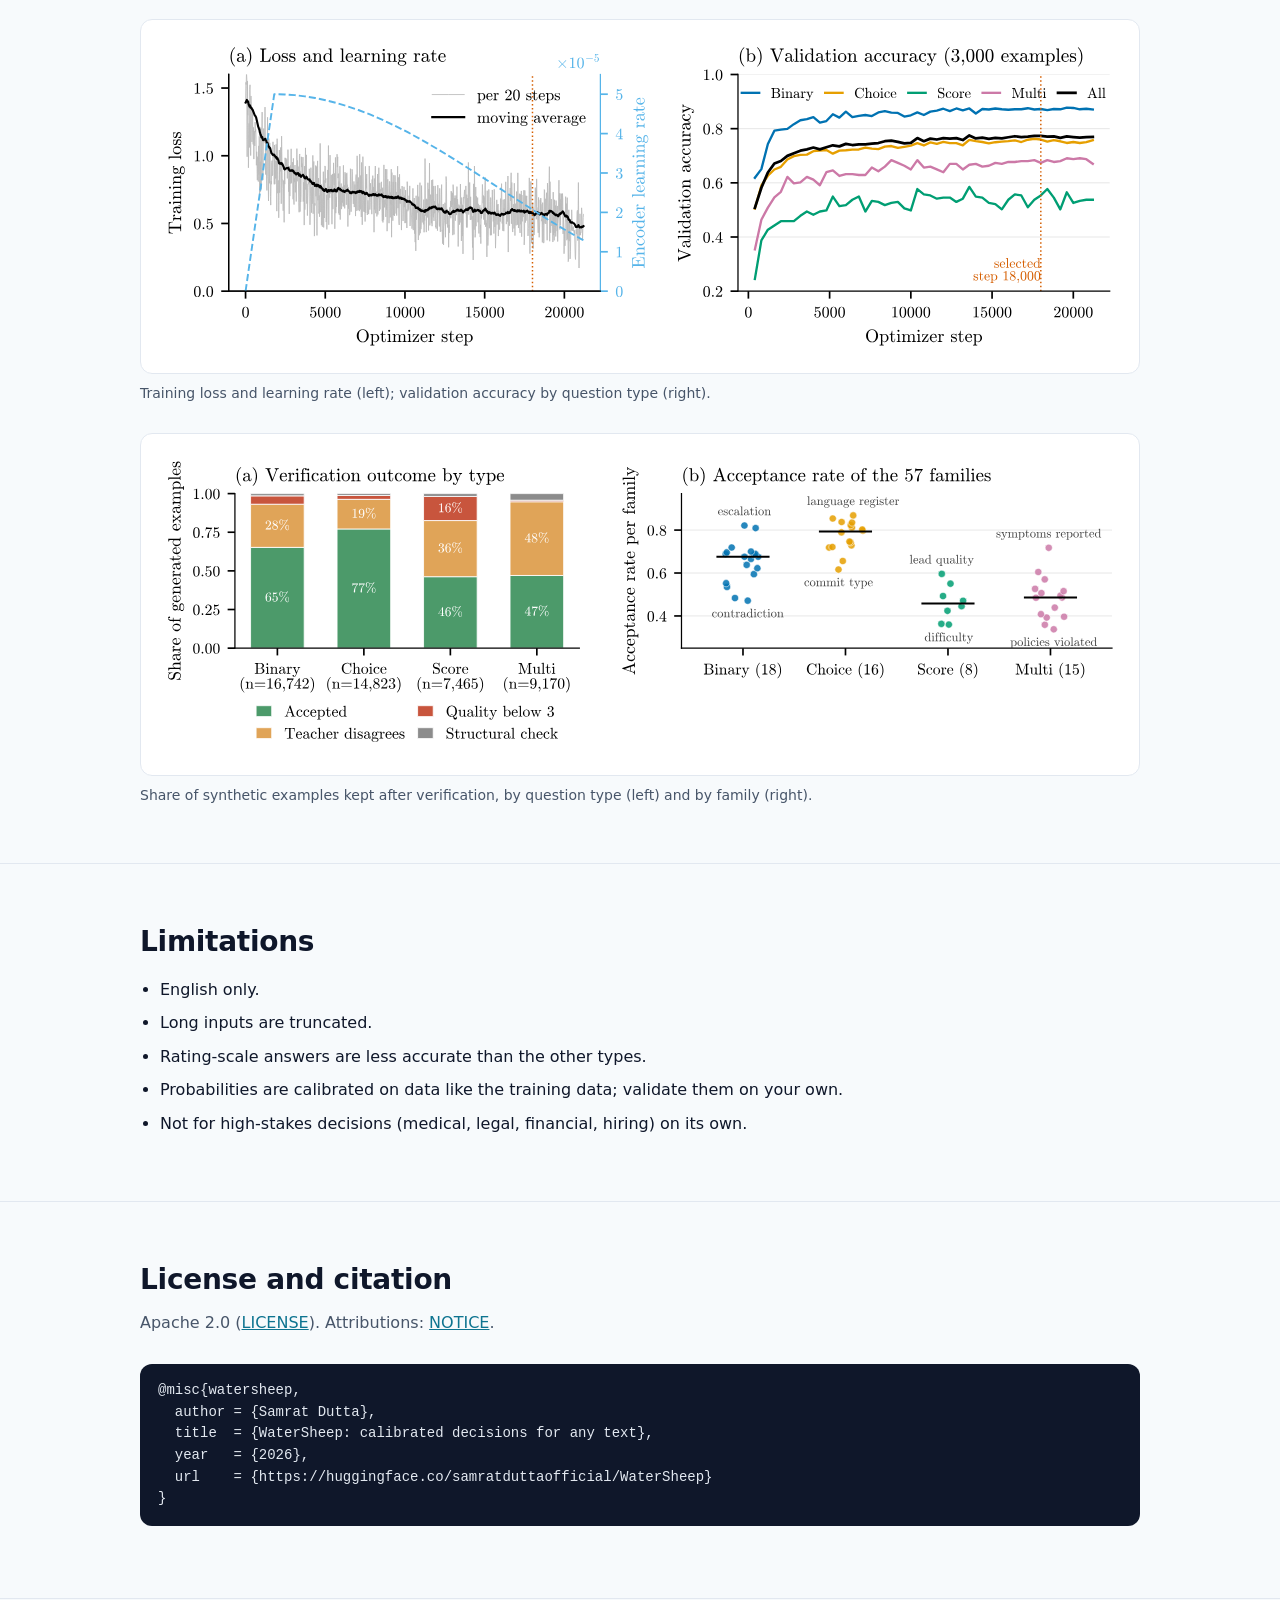
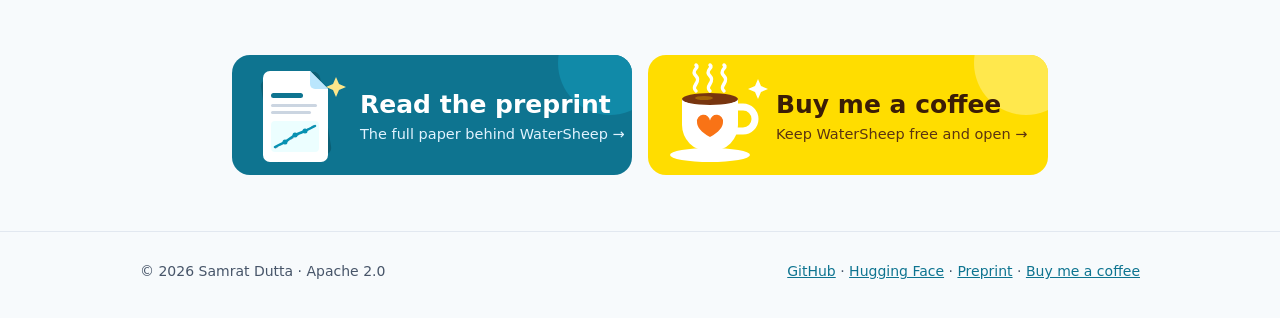
==== commit b0adb1c2: "Link the overview video" ====
--- a/index.html
+++ b/index.html
@@ -126,6 +126,7 @@
       <a class="btn primary" href="#demo">Try the demo</a>
       <a class="btn" href="https://huggingface.co/samratduttaofficial/WaterSheep">Hugging Face</a>
       <a class="btn" href="https://github.com/SamratDuttaOfficial/WaterSheep">GitHub</a>
+      <a class="btn" href="https://youtu.be/VjSiBecOiRI">Video</a>
     </div>
     <div class="tags">Apache 2.0 · Open weights</div>
   </div>
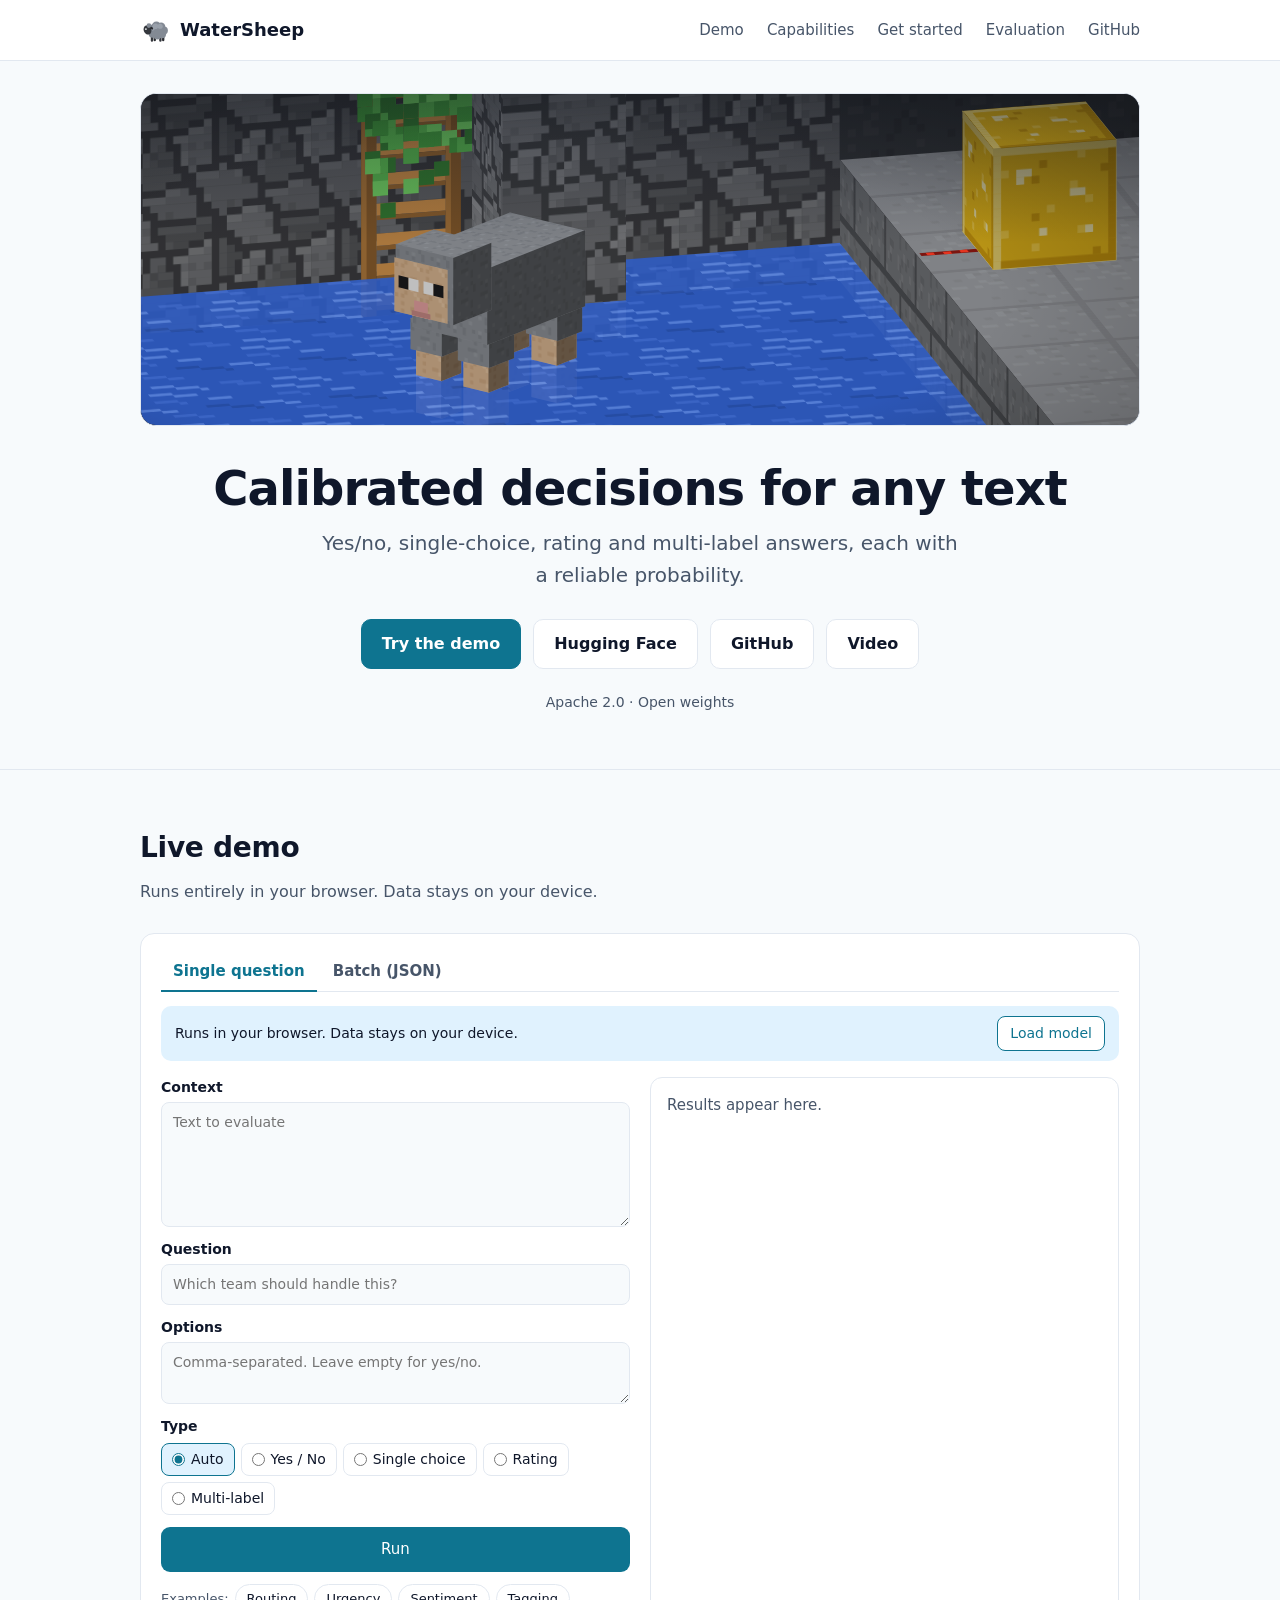
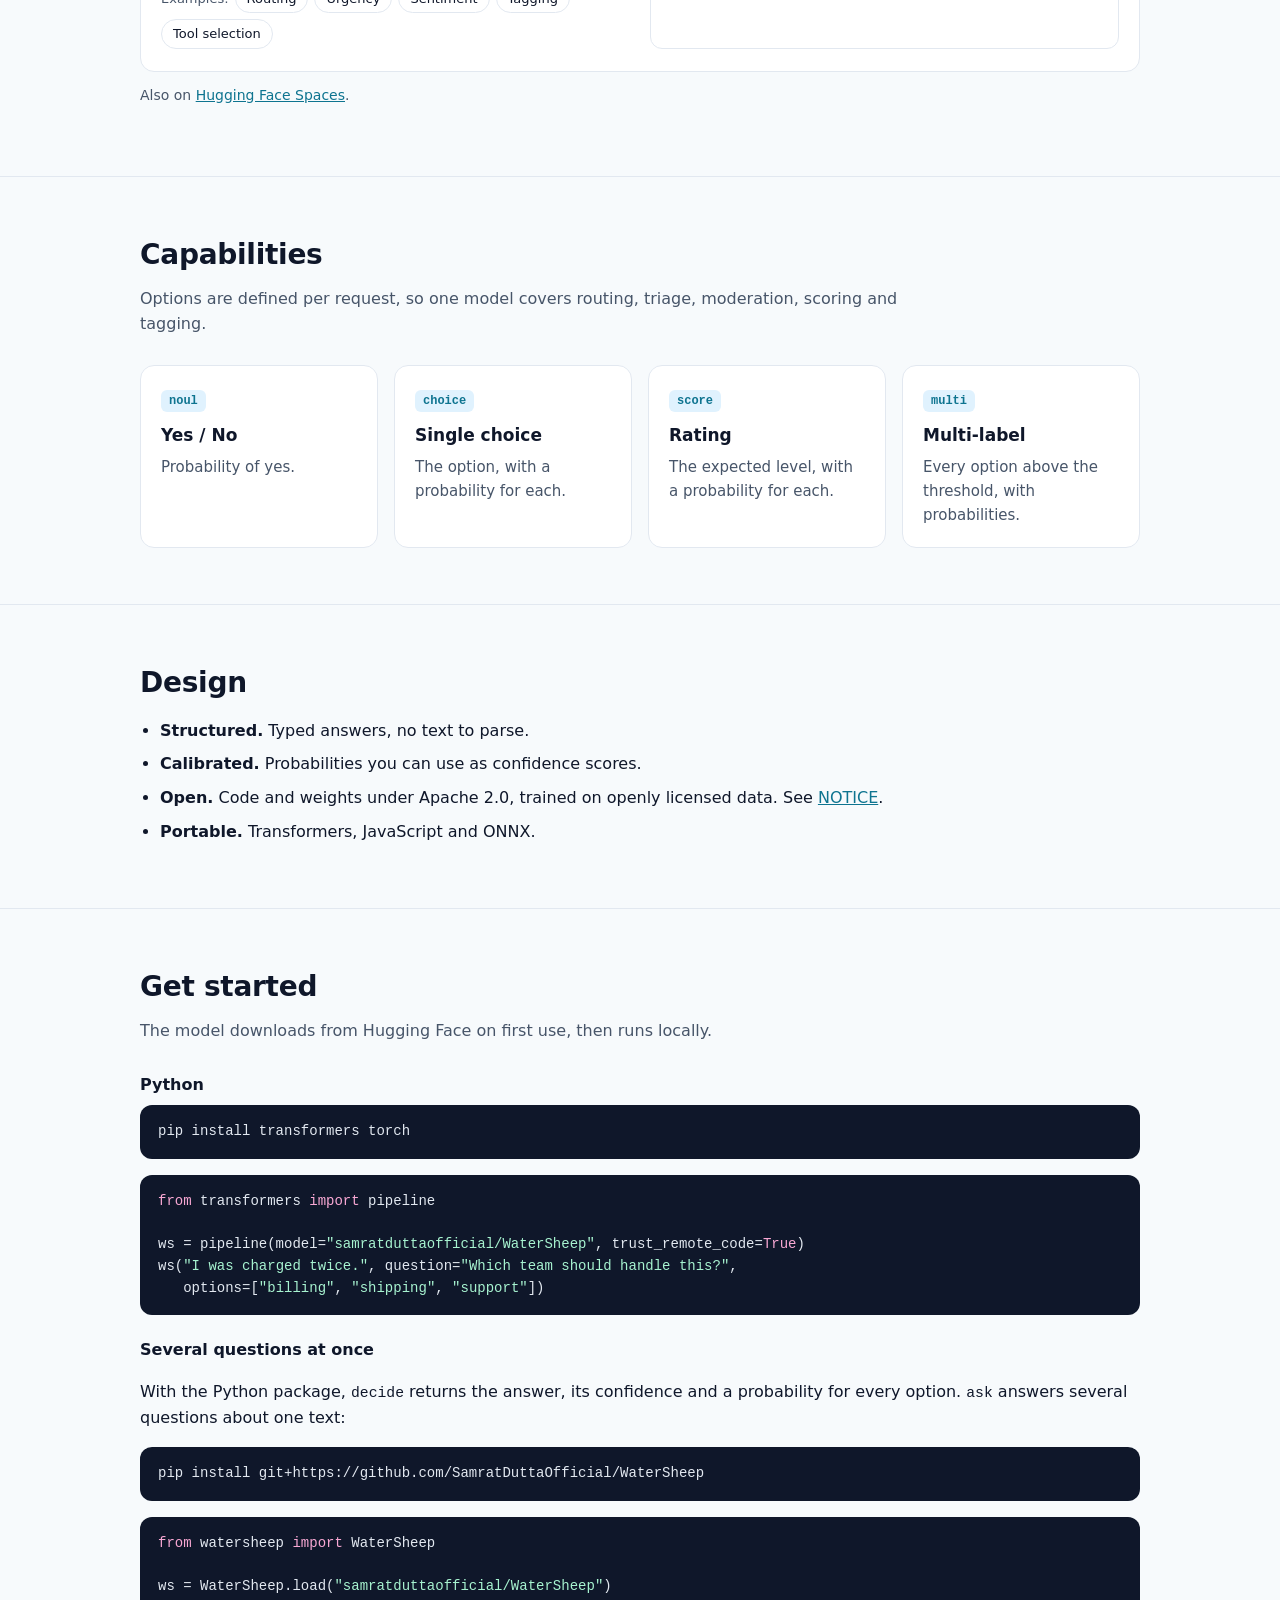
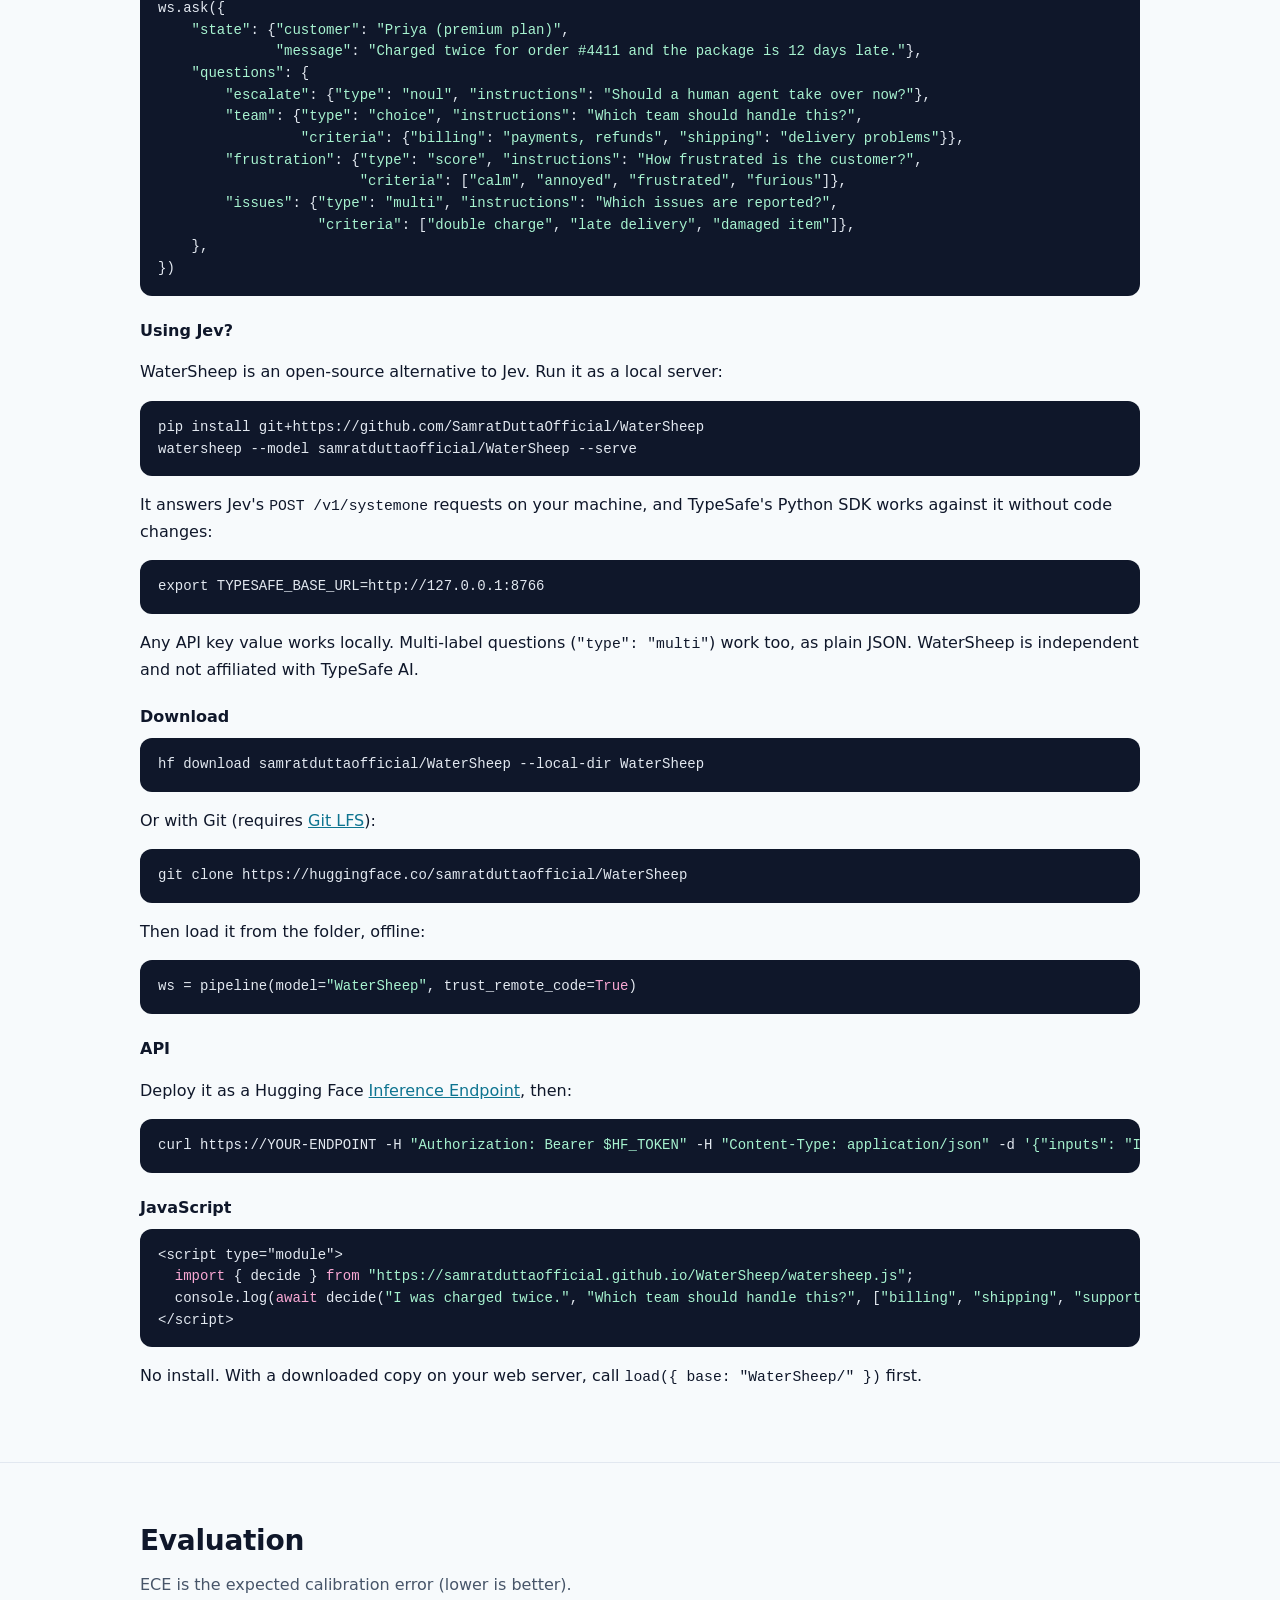
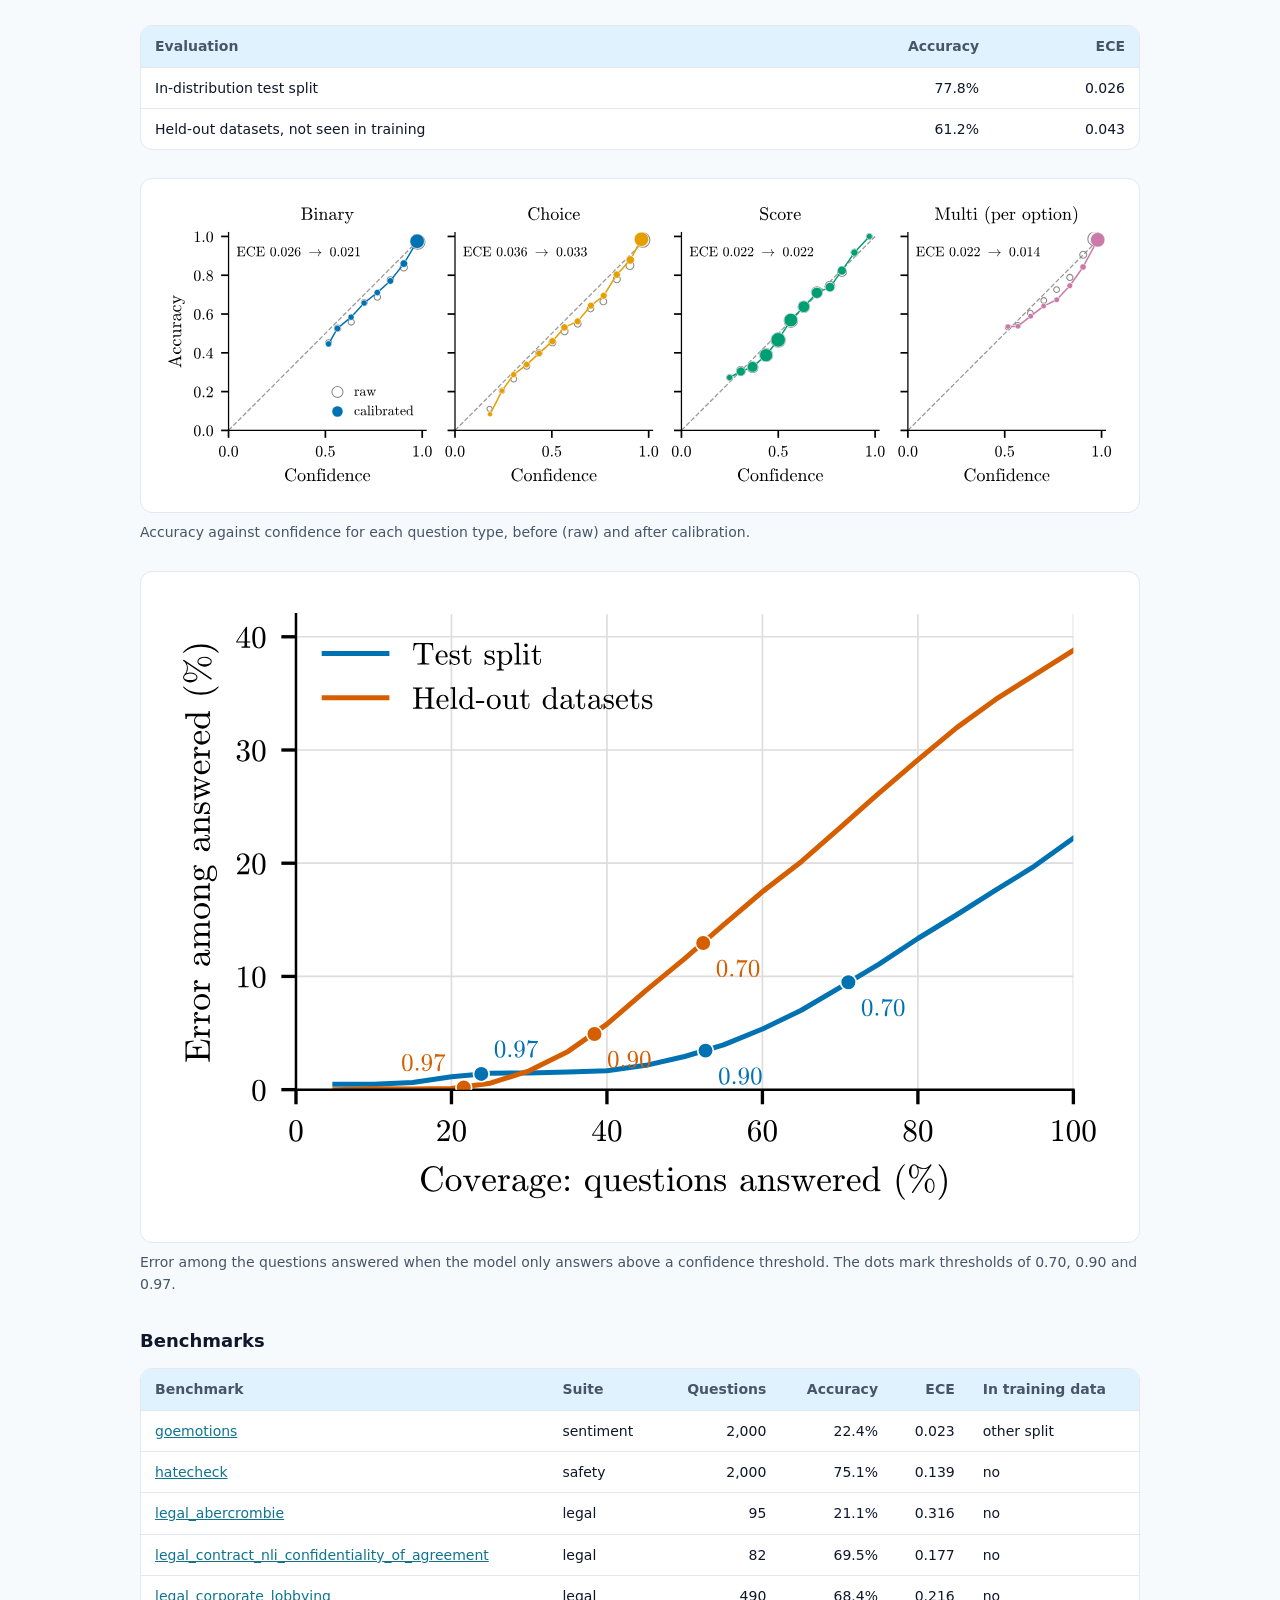
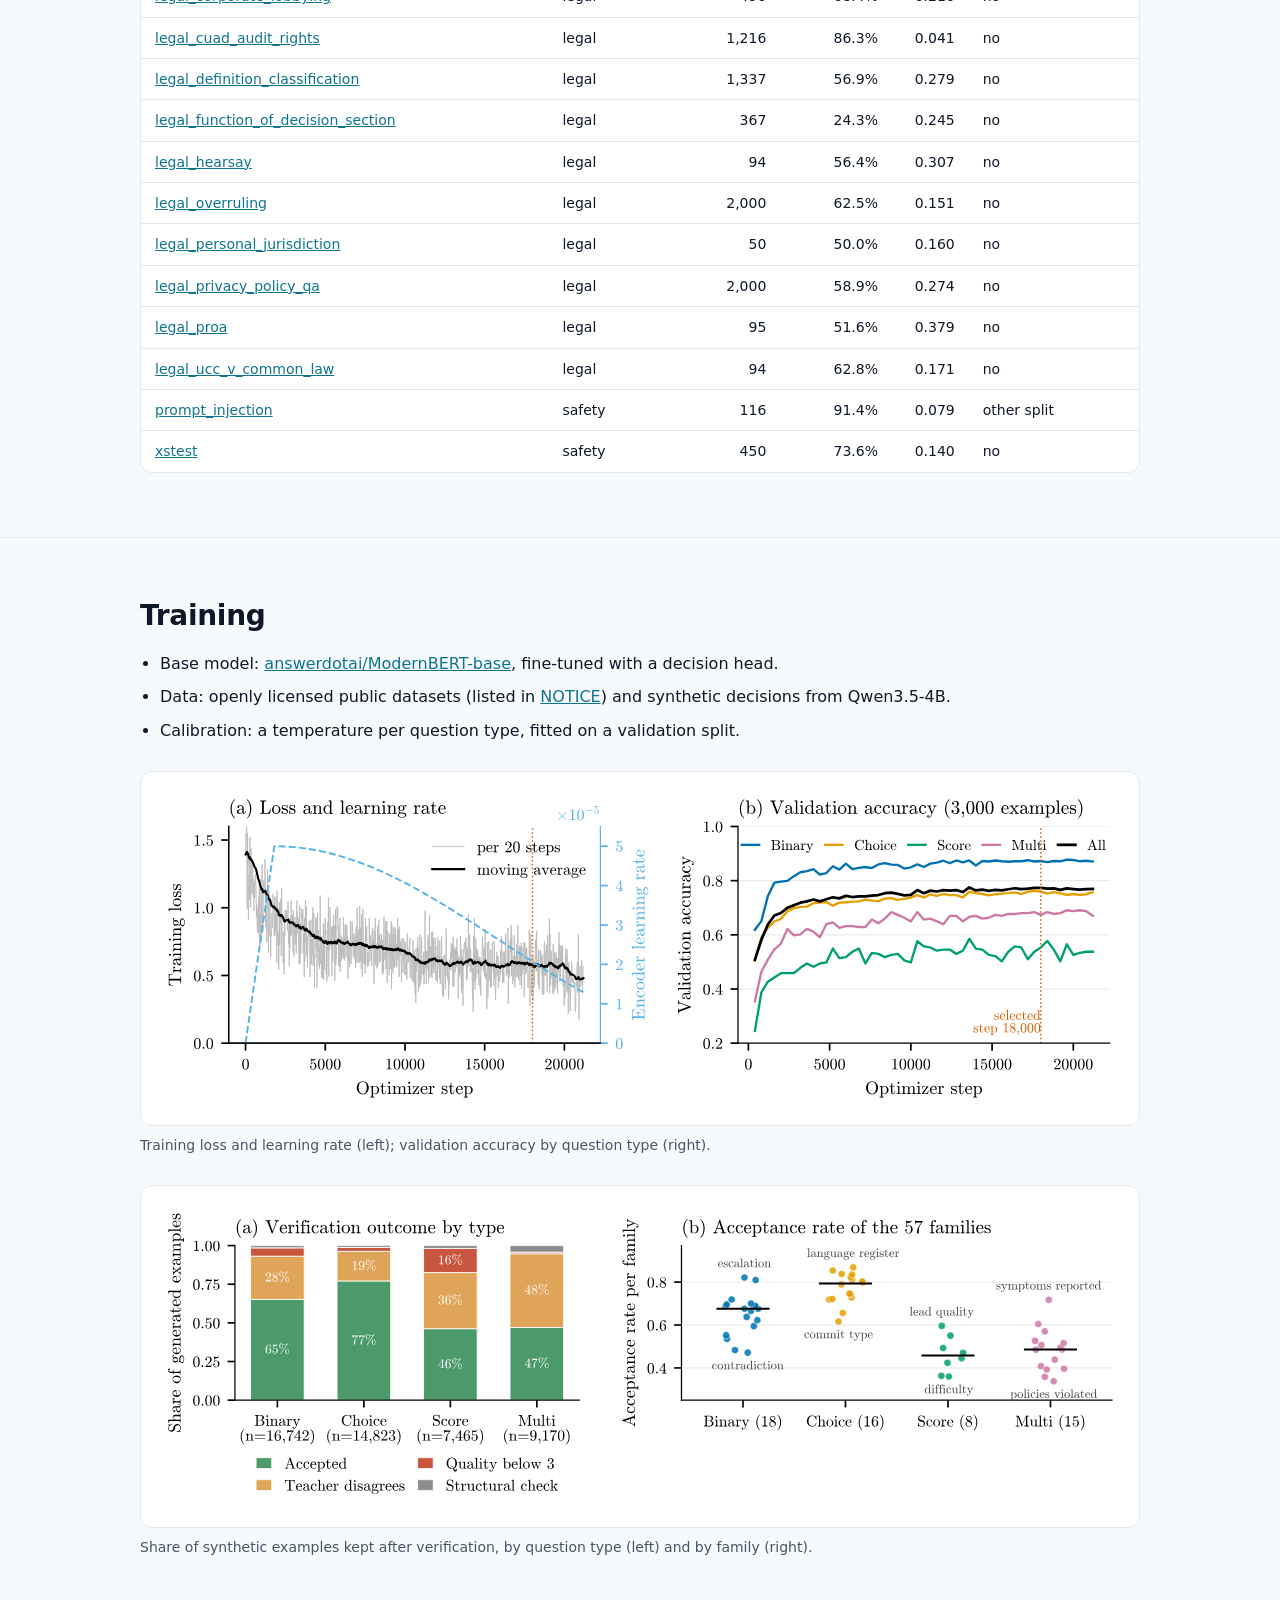
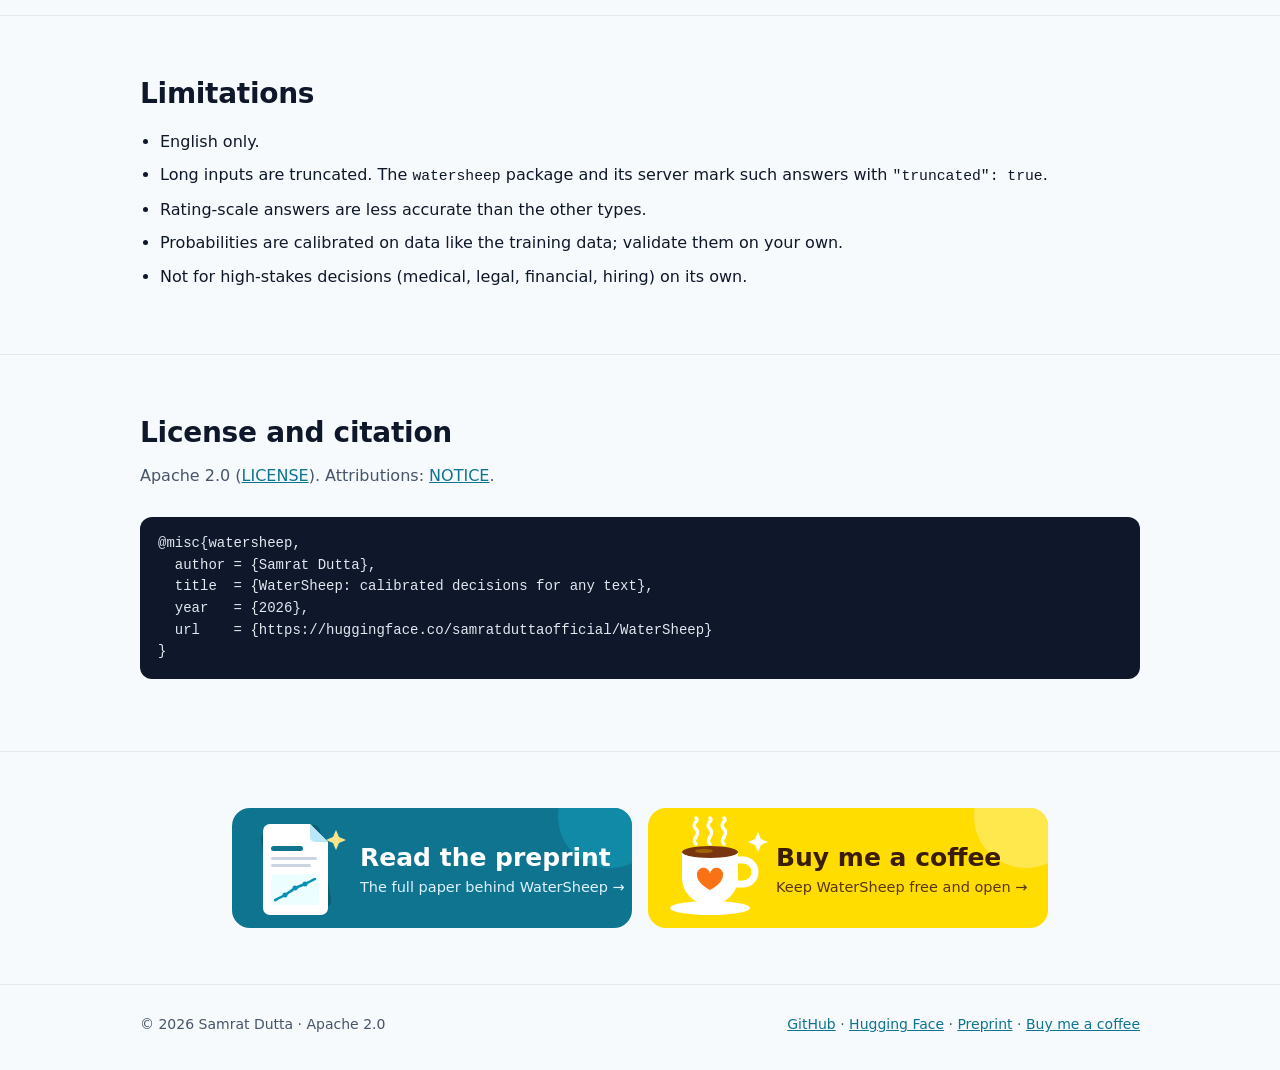
==== commit e70bf94b: "Add error against coverage figure" ====
--- a/index.html
+++ b/index.html
@@ -230,6 +230,10 @@
         <a href="figures/reliability.svg"><img src="figures/reliability.svg" alt="Reliability diagrams: accuracy against confidence for each question type" width="613" height="194" loading="lazy"></a>
         <figcaption>Accuracy against confidence for each question type, before (raw) and after calibration.</figcaption>
       </figure>
+      <figure class="fig">
+        <a href="figures/coverage.svg"><img src="figures/coverage.svg" alt="Error against coverage on the test split and the held-out datasets" width="330" height="220" loading="lazy"></a>
+        <figcaption>Error among the questions answered when the model only answers above a confidence threshold. The dots mark thresholds of 0.70, 0.90 and 0.97.</figcaption>
+      </figure>
       <h3 class="minor">Benchmarks</h3>
       <div class="table"><table><thead><tr><th>Benchmark</th><th>Suite</th><th class="num">Questions</th><th class="num">Accuracy</th><th class="num">ECE</th><th>In training data</th></tr></thead><tbody><tr><td><a href="https://huggingface.co/datasets/google-research-datasets/go_emotions">goemotions</a></td><td>sentiment</td><td class="num">2,000</td><td class="num">22.4%</td><td class="num">0.023</td><td>other split</td></tr><tr><td><a href="https://huggingface.co/datasets/Paul/hatecheck">hatecheck</a></td><td>safety</td><td class="num">2,000</td><td class="num">75.1%</td><td class="num">0.139</td><td>no</td></tr><tr><td><a href="https://huggingface.co/datasets/nguha/legalbench">legal_abercrombie</a></td><td>legal</td><td class="num">95</td><td class="num">21.1%</td><td class="num">0.316</td><td>no</td></tr><tr><td><a href="https://huggingface.co/datasets/nguha/legalbench">legal_contract_nli_confidentiality_of_agreement</a></td><td>legal</td><td class="num">82</td><td class="num">69.5%</td><td class="num">0.177</td><td>no</td></tr><tr><td><a href="https://huggingface.co/datasets/nguha/legalbench">legal_corporate_lobbying</a></td><td>legal</td><td class="num">490</td><td class="num">68.4%</td><td class="num">0.216</td><td>no</td></tr><tr><td><a href="https://huggingface.co/datasets/nguha/legalbench">legal_cuad_audit_rights</a></td><td>legal</td><td class="num">1,216</td><td class="num">86.3%</td><td class="num">0.041</td><td>no</td></tr><tr><td><a href="https://huggingface.co/datasets/nguha/legalbench">legal_definition_classification</a></td><td>legal</td><td class="num">1,337</td><td class="num">56.9%</td><td class="num">0.279</td><td>no</td></tr><tr><td><a href="https://huggingface.co/datasets/nguha/legalbench">legal_function_of_decision_section</a></td><td>legal</td><td class="num">367</td><td class="num">24.3%</td><td class="num">0.245</td><td>no</td></tr><tr><td><a href="https://huggingface.co/datasets/nguha/legalbench">legal_hearsay</a></td><td>legal</td><td class="num">94</td><td class="num">56.4%</td><td class="num">0.307</td><td>no</td></tr><tr><td><a href="https://huggingface.co/datasets/nguha/legalbench">legal_overruling</a></td><td>legal</td><td class="num">2,000</td><td class="num">62.5%</td><td class="num">0.151</td><td>no</td></tr><tr><td><a href="https://huggingface.co/datasets/nguha/legalbench">legal_personal_jurisdiction</a></td><td>legal</td><td class="num">50</td><td class="num">50.0%</td><td class="num">0.160</td><td>no</td></tr><tr><td><a href="https://huggingface.co/datasets/nguha/legalbench">legal_privacy_policy_qa</a></td><td>legal</td><td class="num">2,000</td><td class="num">58.9%</td><td class="num">0.274</td><td>no</td></tr><tr><td><a href="https://huggingface.co/datasets/nguha/legalbench">legal_proa</a></td><td>legal</td><td class="num">95</td><td class="num">51.6%</td><td class="num">0.379</td><td>no</td></tr><tr><td><a href="https://huggingface.co/datasets/nguha/legalbench">legal_ucc_v_common_law</a></td><td>legal</td><td class="num">94</td><td class="num">62.8%</td><td class="num">0.171</td><td>no</td></tr><tr><td><a href="https://huggingface.co/datasets/deepset/prompt-injections">prompt_injection</a></td><td>safety</td><td class="num">116</td><td class="num">91.4%</td><td class="num">0.079</td><td>other split</td></tr><tr><td><a href="https://huggingface.co/datasets/Paul/XSTest">xstest</a></td><td>safety</td><td class="num">450</td><td class="num">73.6%</td><td class="num">0.140</td><td>no</td></tr></tbody></table></div>
     </div>
@@ -253,7 +257,7 @@
   <section id="limitations">
     <div class="wrap">
       <h2>Limitations</h2>
-      <ul class="points"><li>English only.</li><li>Long inputs are truncated.</li><li>Rating-scale answers are less accurate than the other types.</li><li>Probabilities are calibrated on data like the training data; validate them on your own.</li><li>Not for high-stakes decisions (medical, legal, financial, hiring) on its own.</li></ul>
+      <ul class="points"><li>English only.</li><li>Long inputs are truncated. The <code>watersheep</code> package and its server mark such answers with <code>"truncated": true</code>.</li><li>Rating-scale answers are less accurate than the other types.</li><li>Probabilities are calibrated on data like the training data; validate them on your own.</li><li>Not for high-stakes decisions (medical, legal, financial, hiring) on its own.</li></ul>
     </div>
   </section>
 
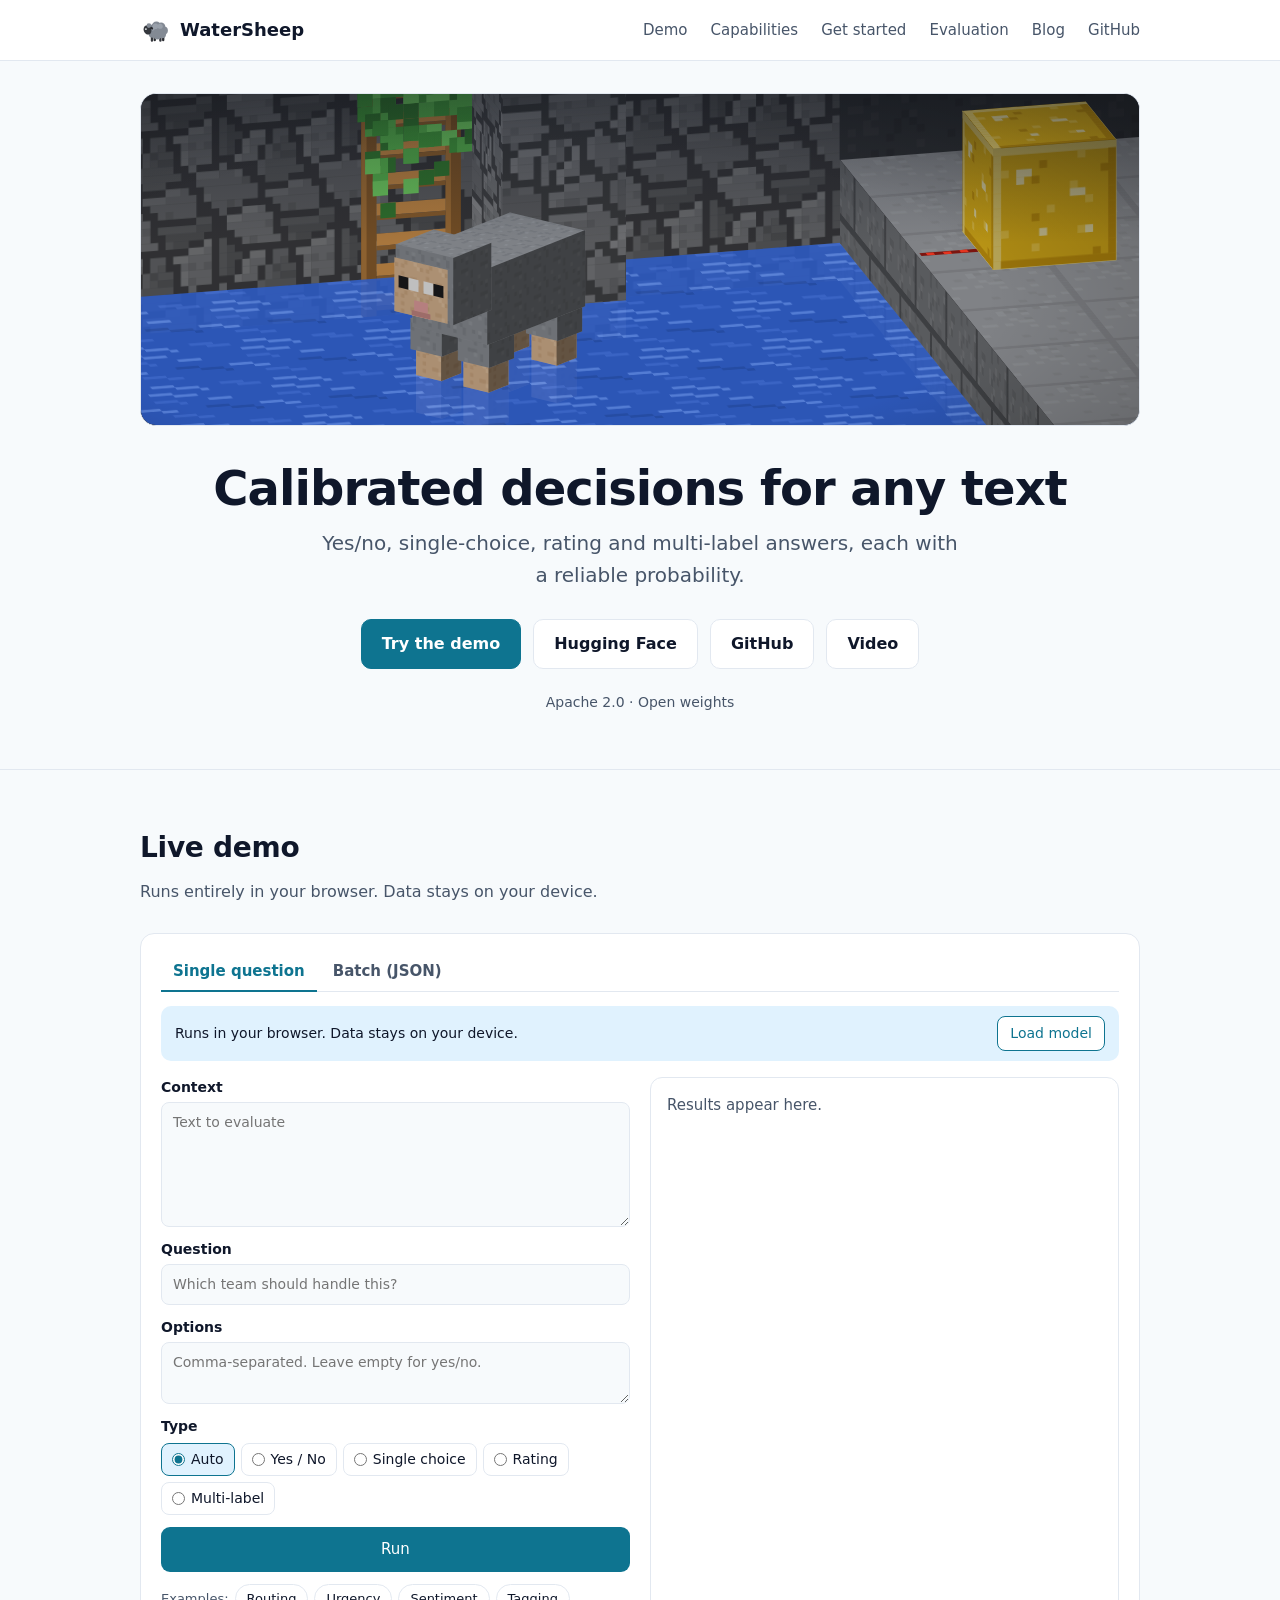
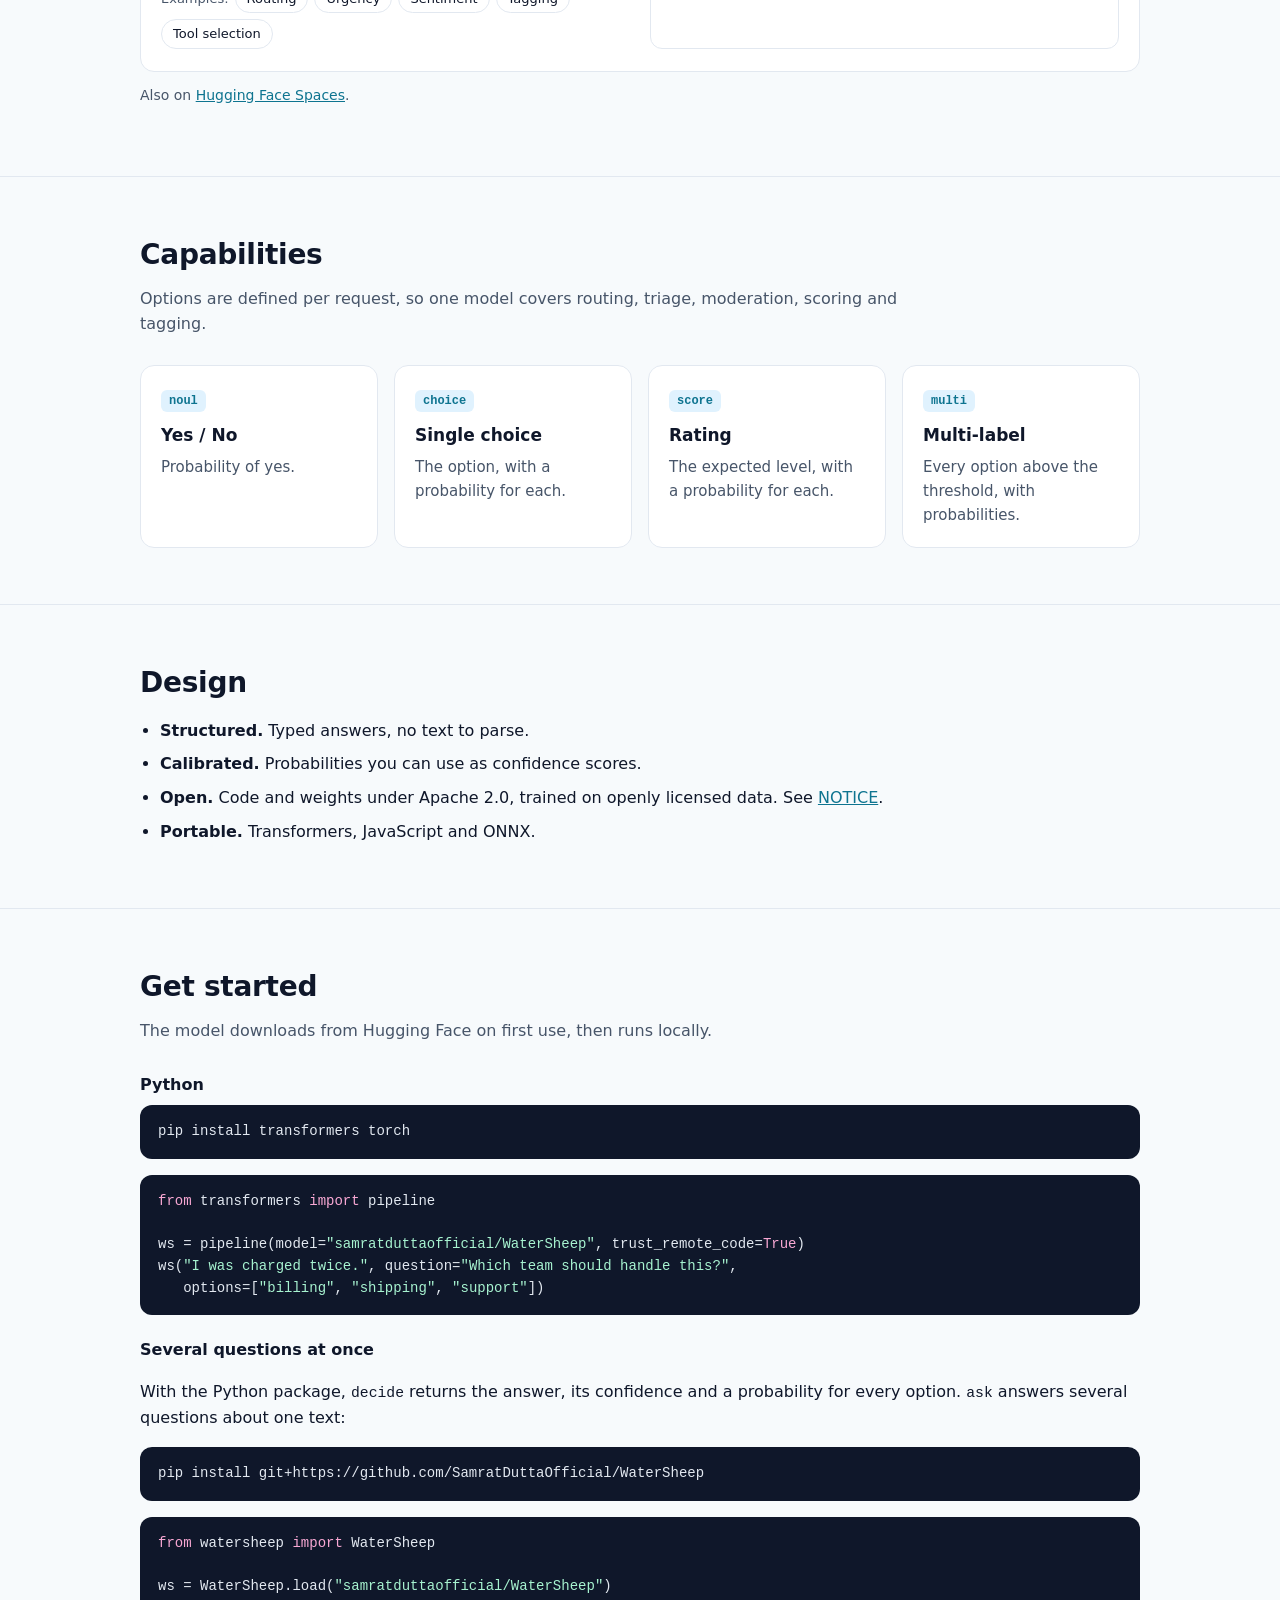
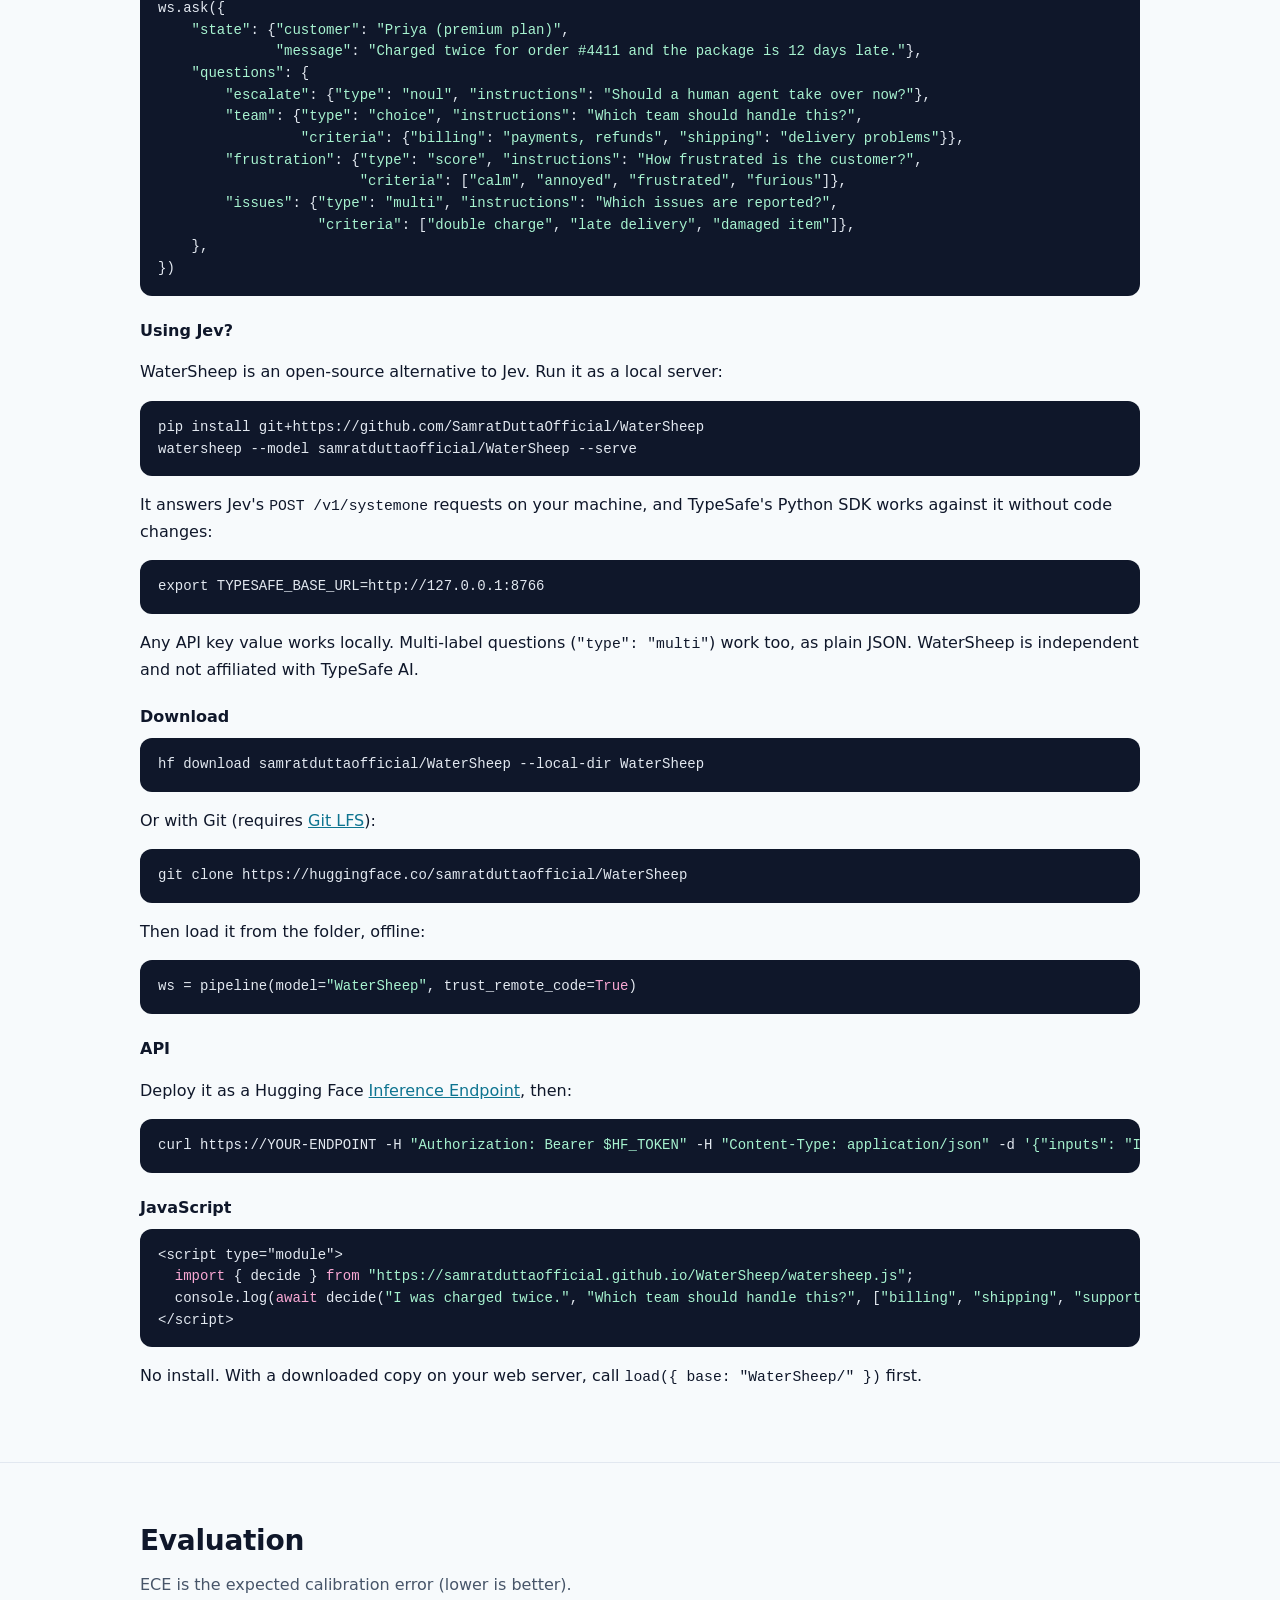
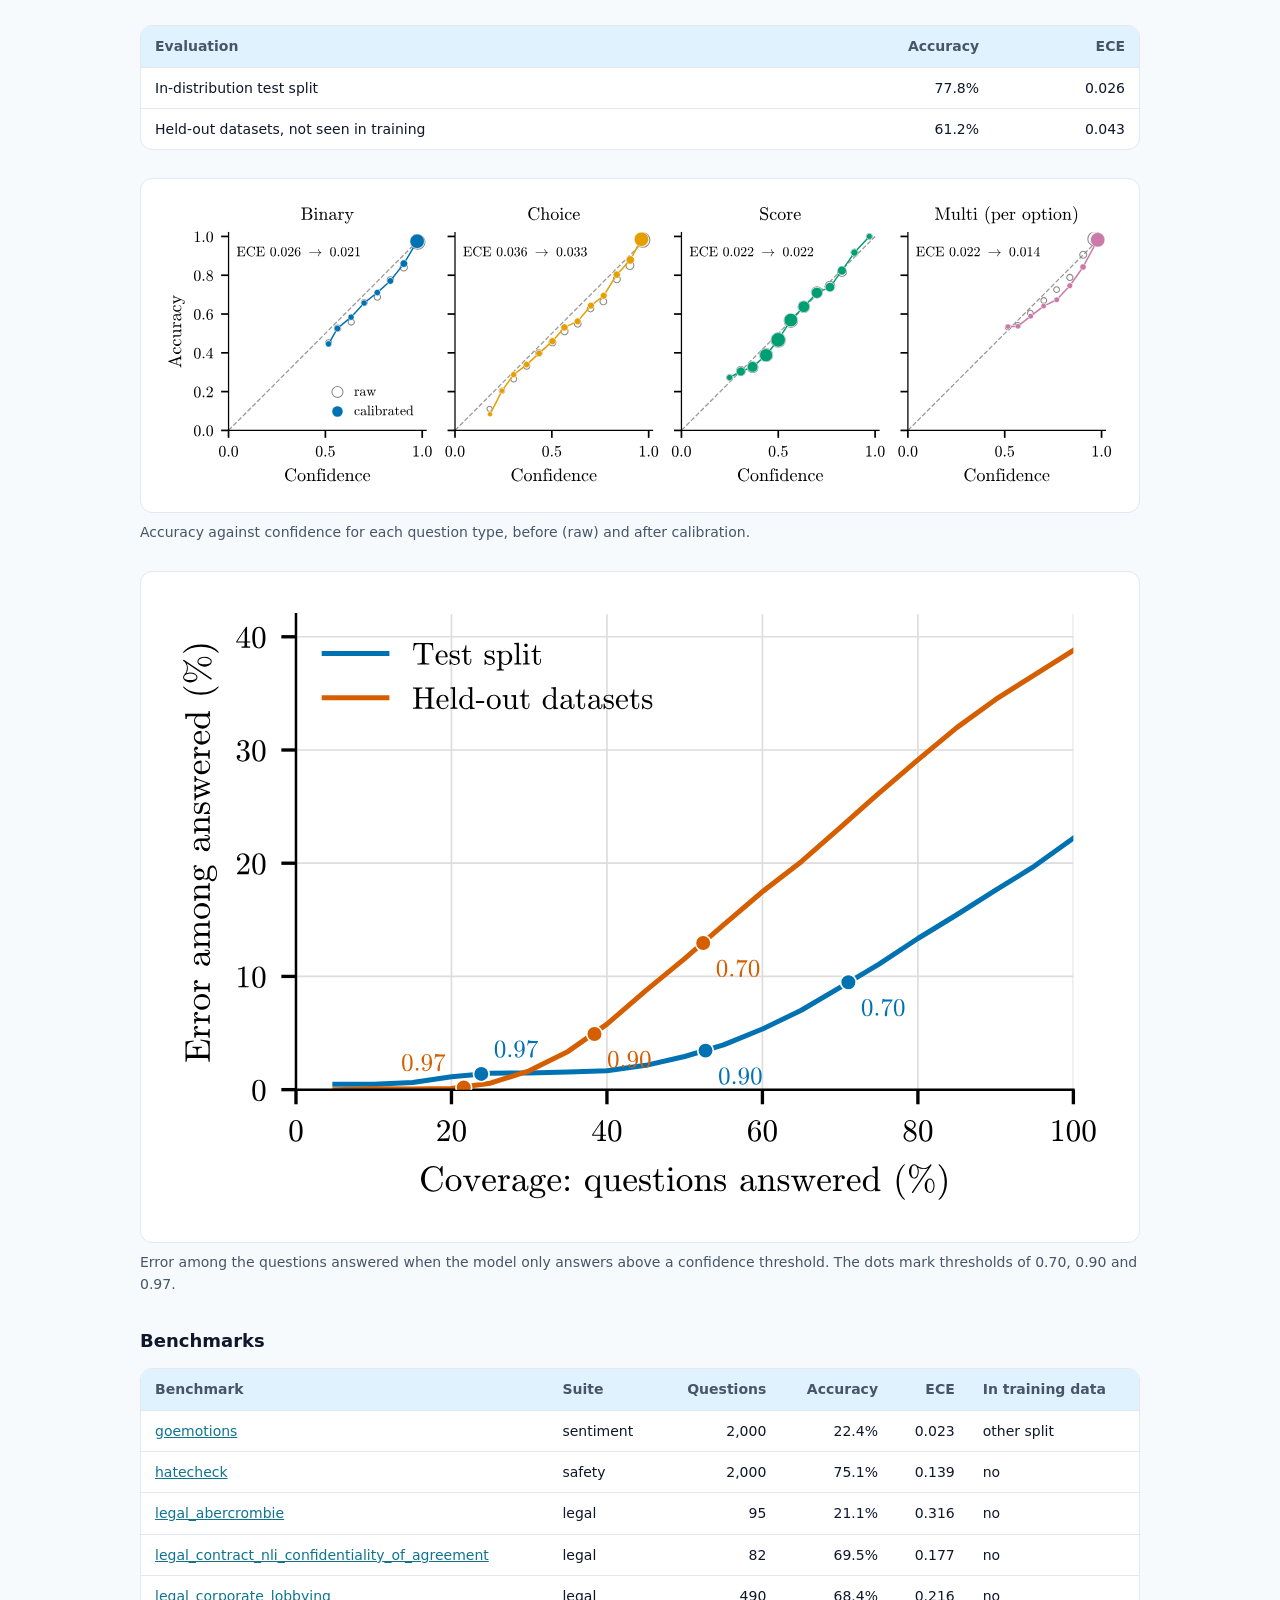
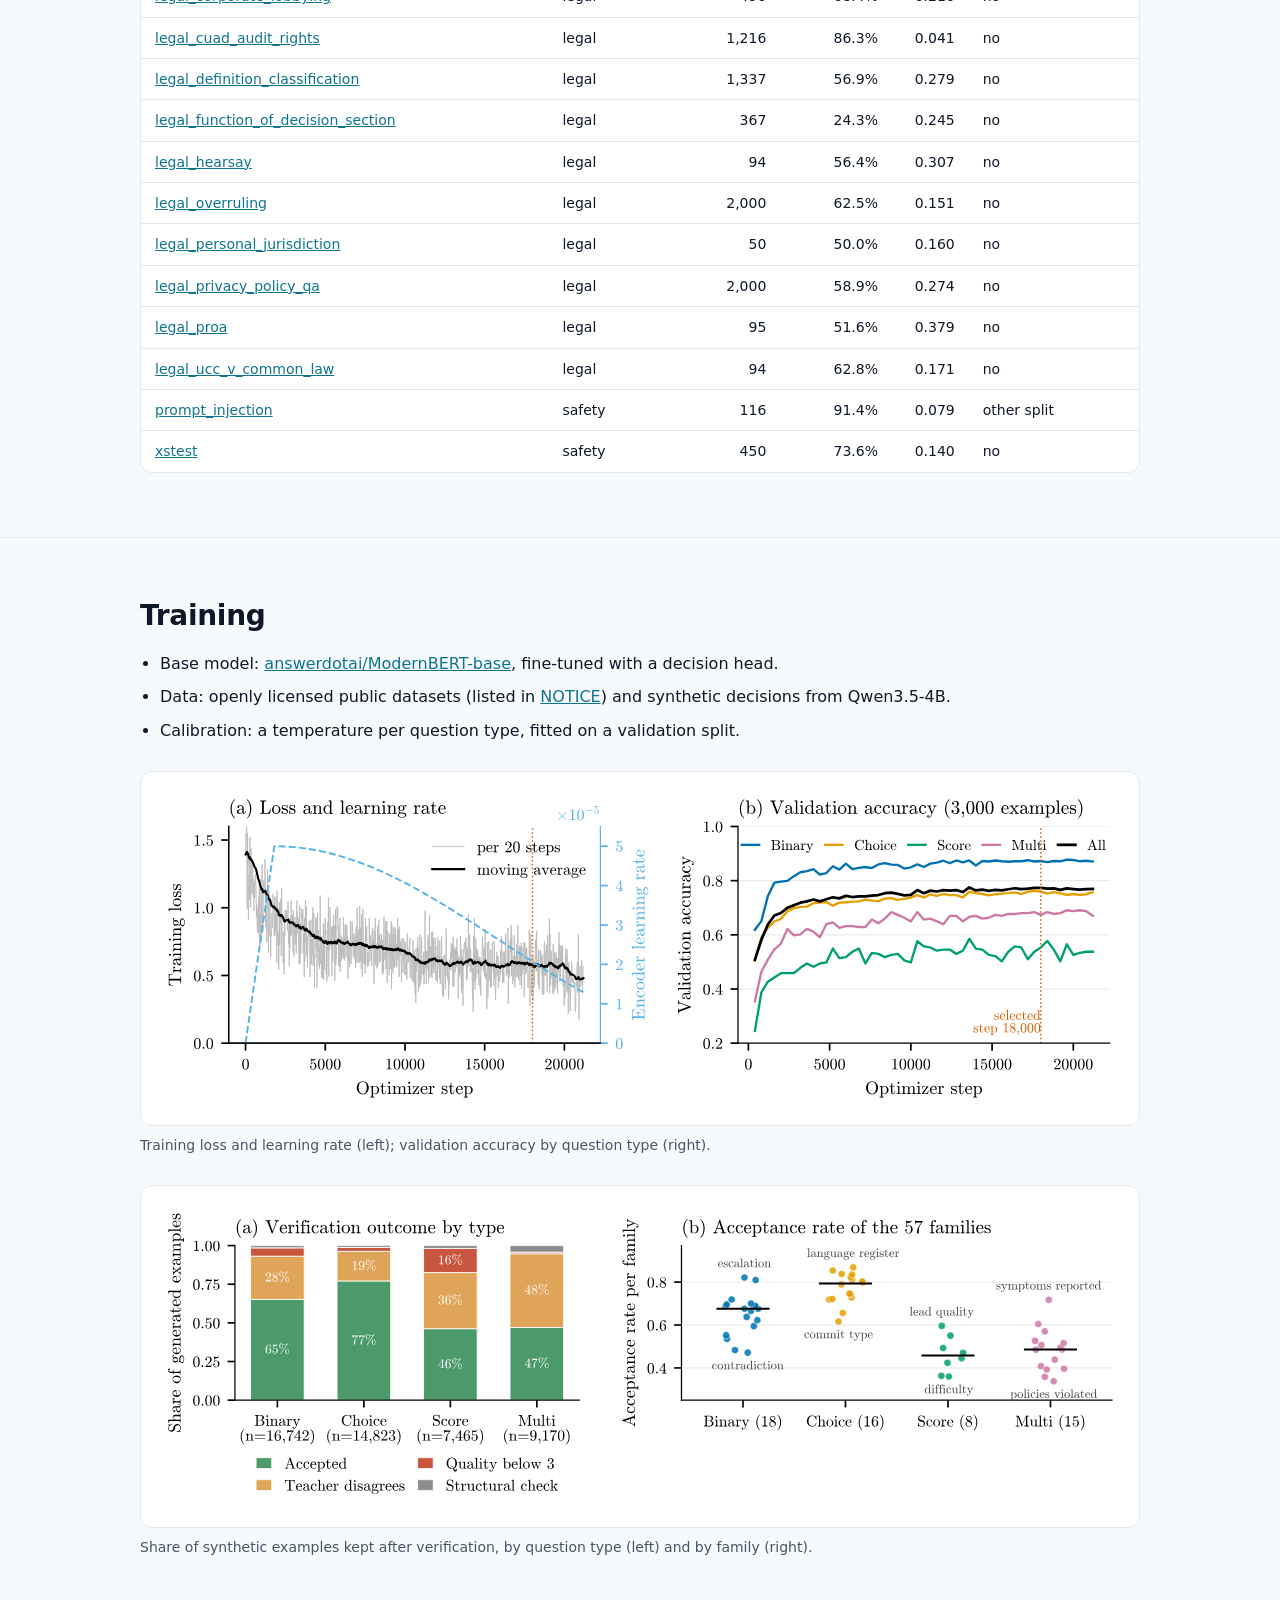
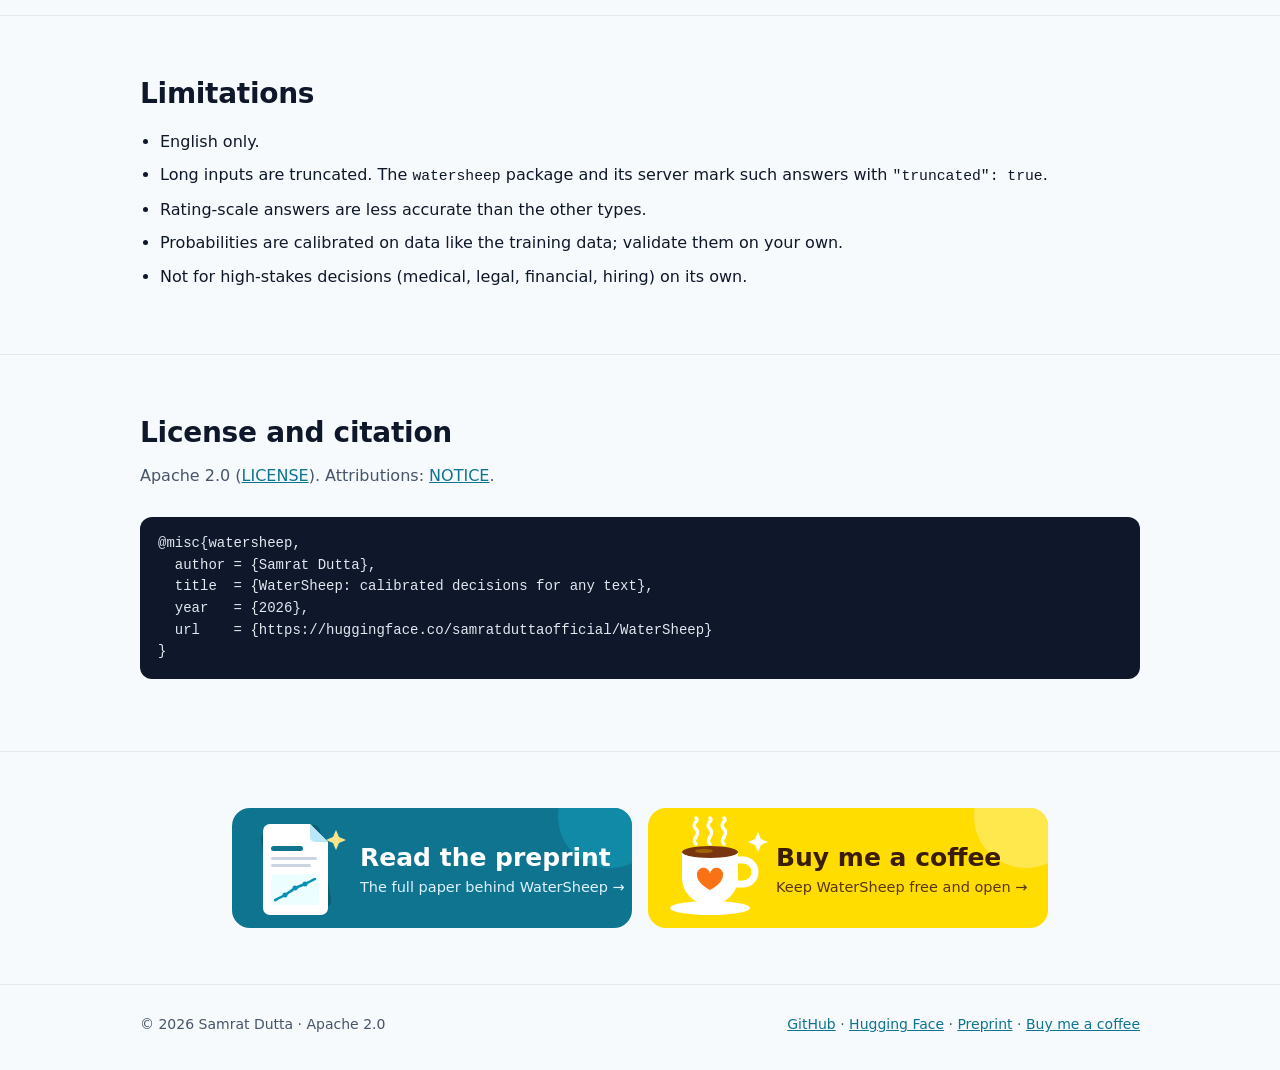
==== commit a27e81e8: "Blog: a yes that knows how sure it is" ====
--- a/index.html
+++ b/index.html
@@ -112,6 +112,7 @@
       <a href="#capabilities">Capabilities</a>
       <a href="#start">Get started</a>
       <a href="#evaluation">Evaluation</a>
+      <a href="blog/calibrated-yes-no.html">Blog</a>
       <a class="gh" href="https://github.com/SamratDuttaOfficial/WaterSheep">GitHub</a>
     </nav>
   </div>
